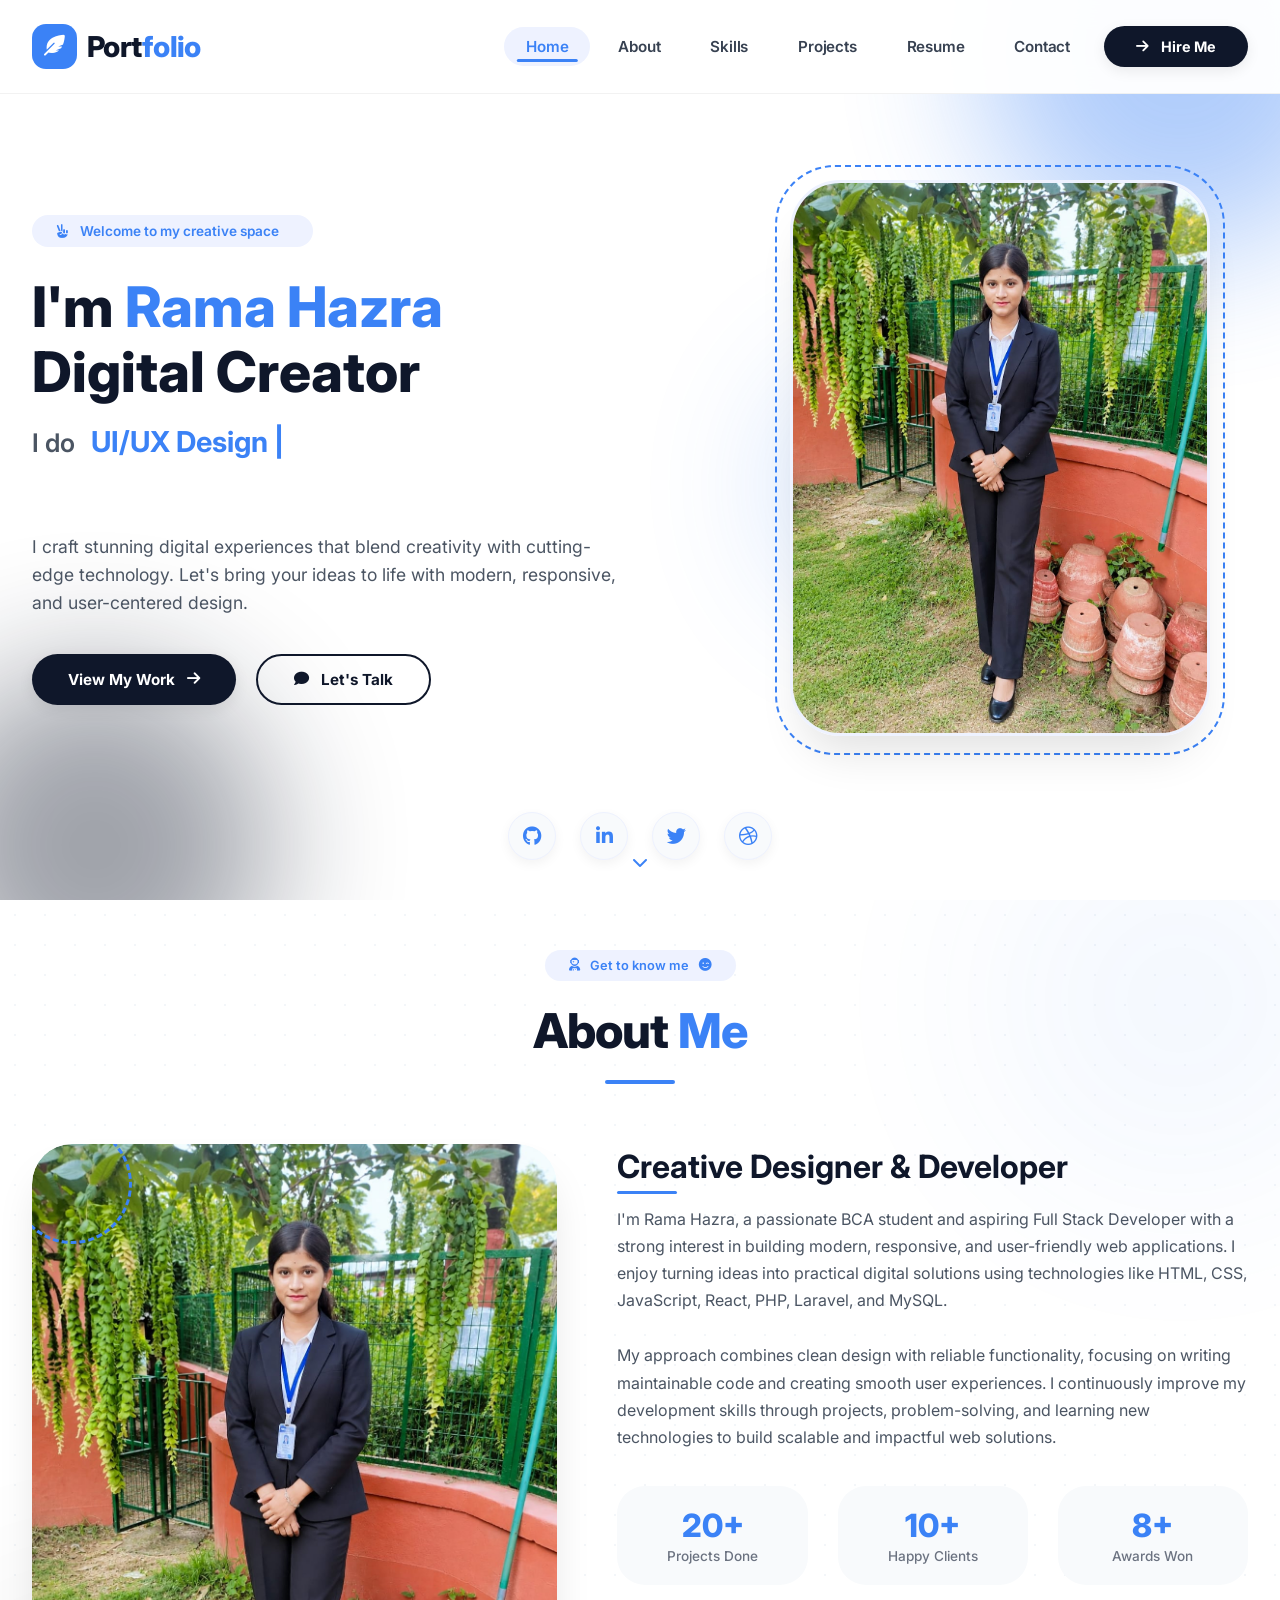
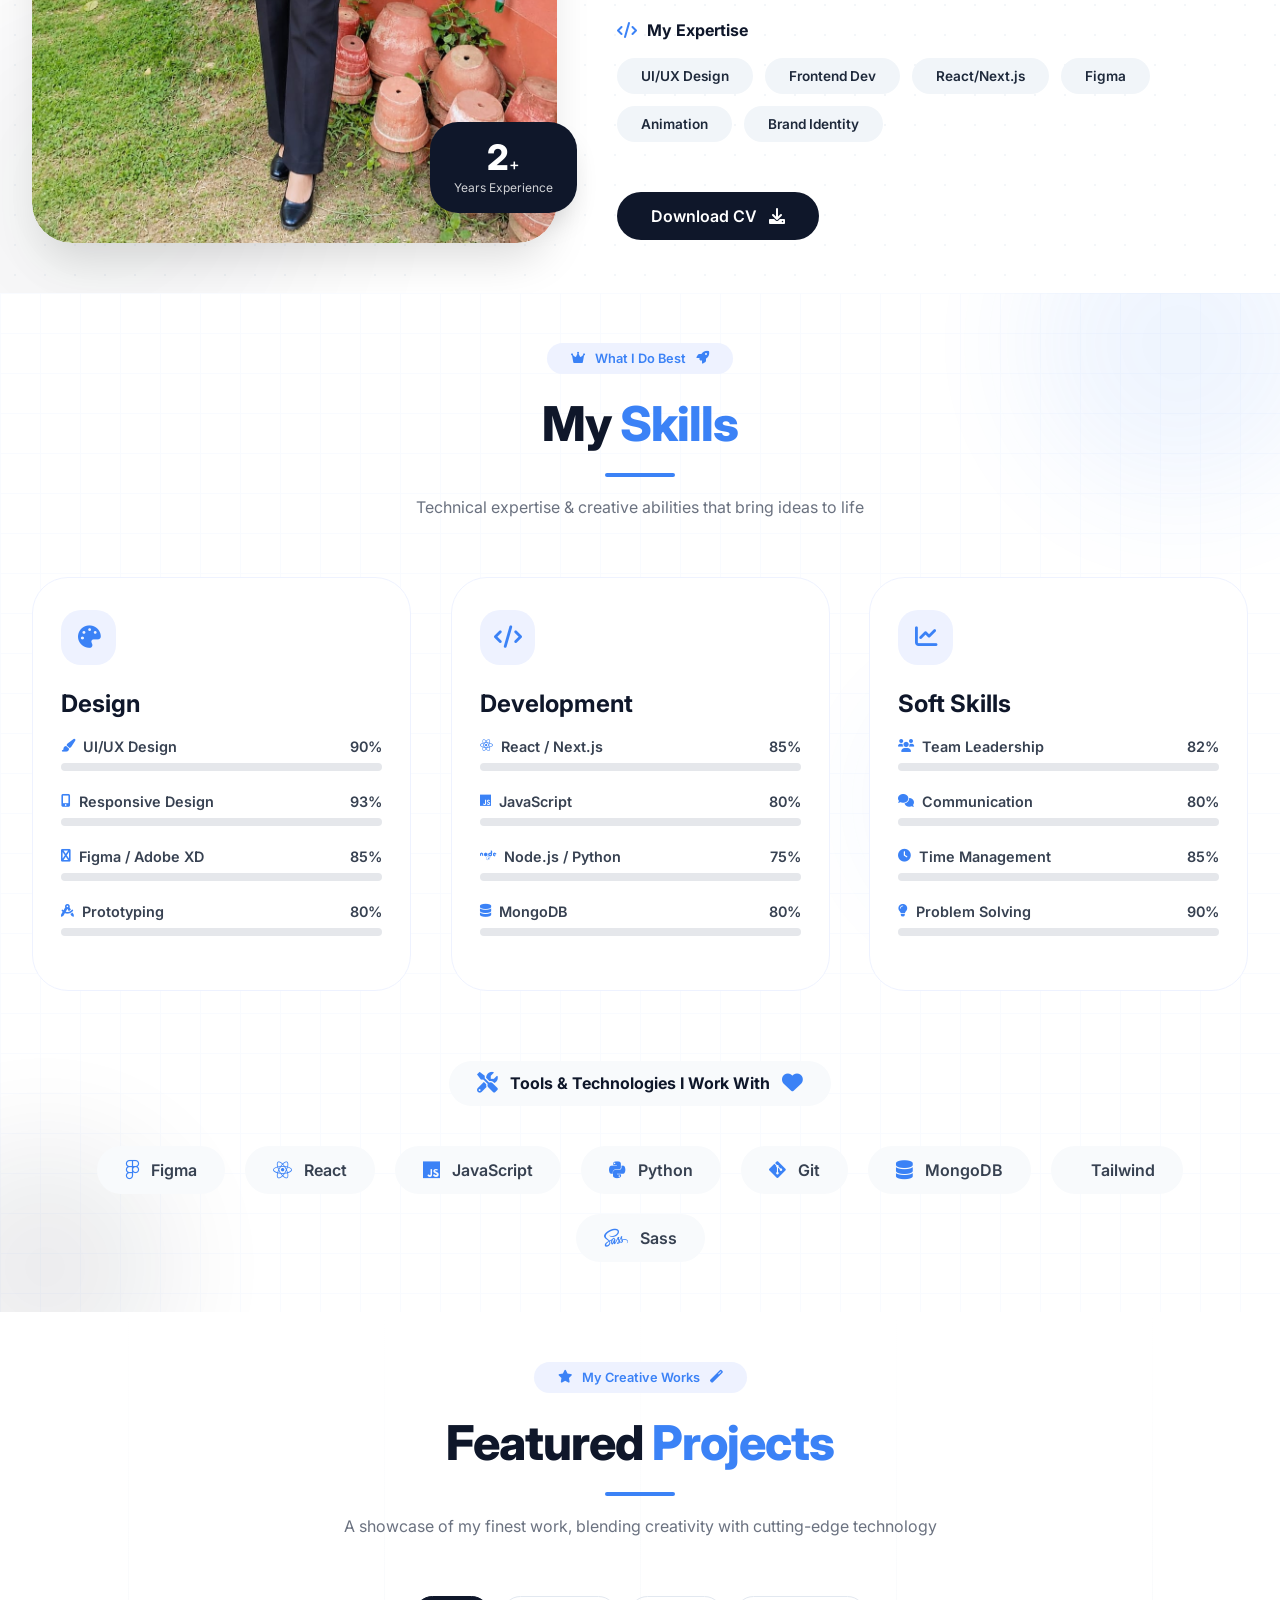
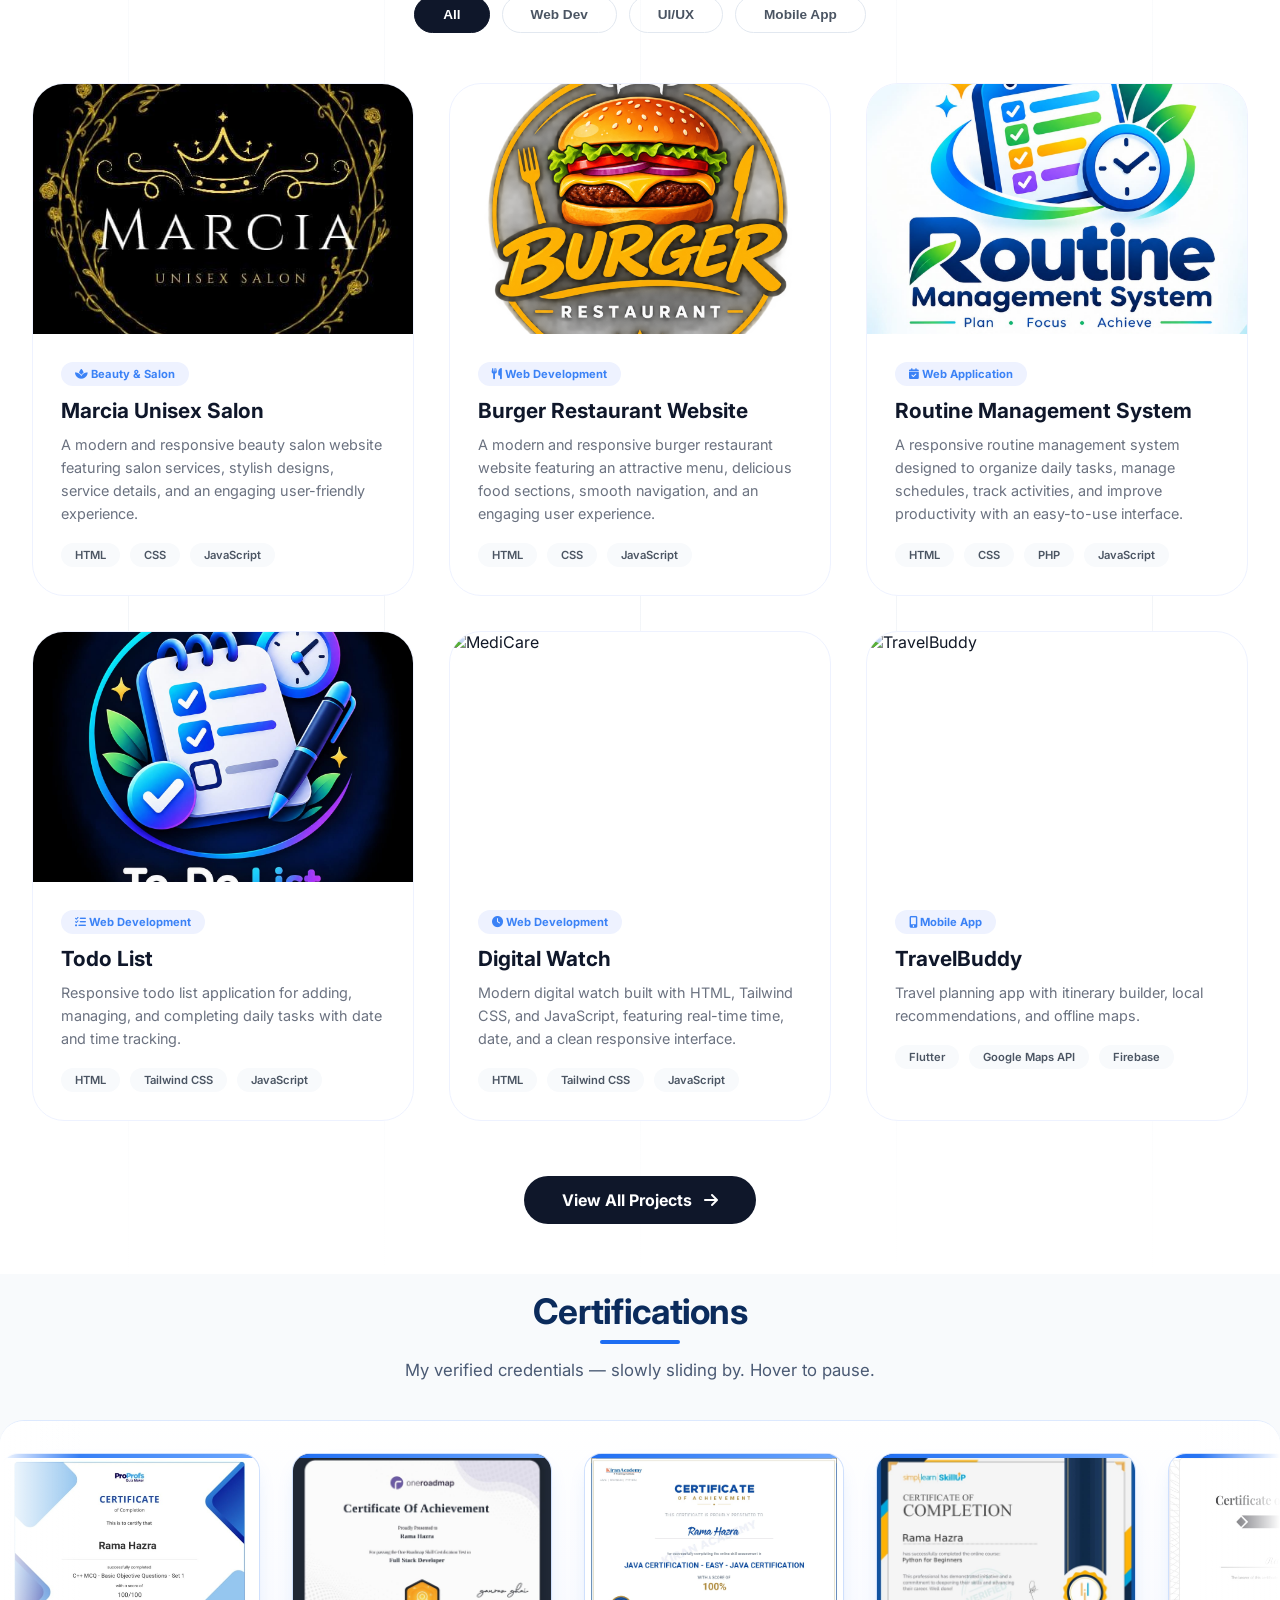
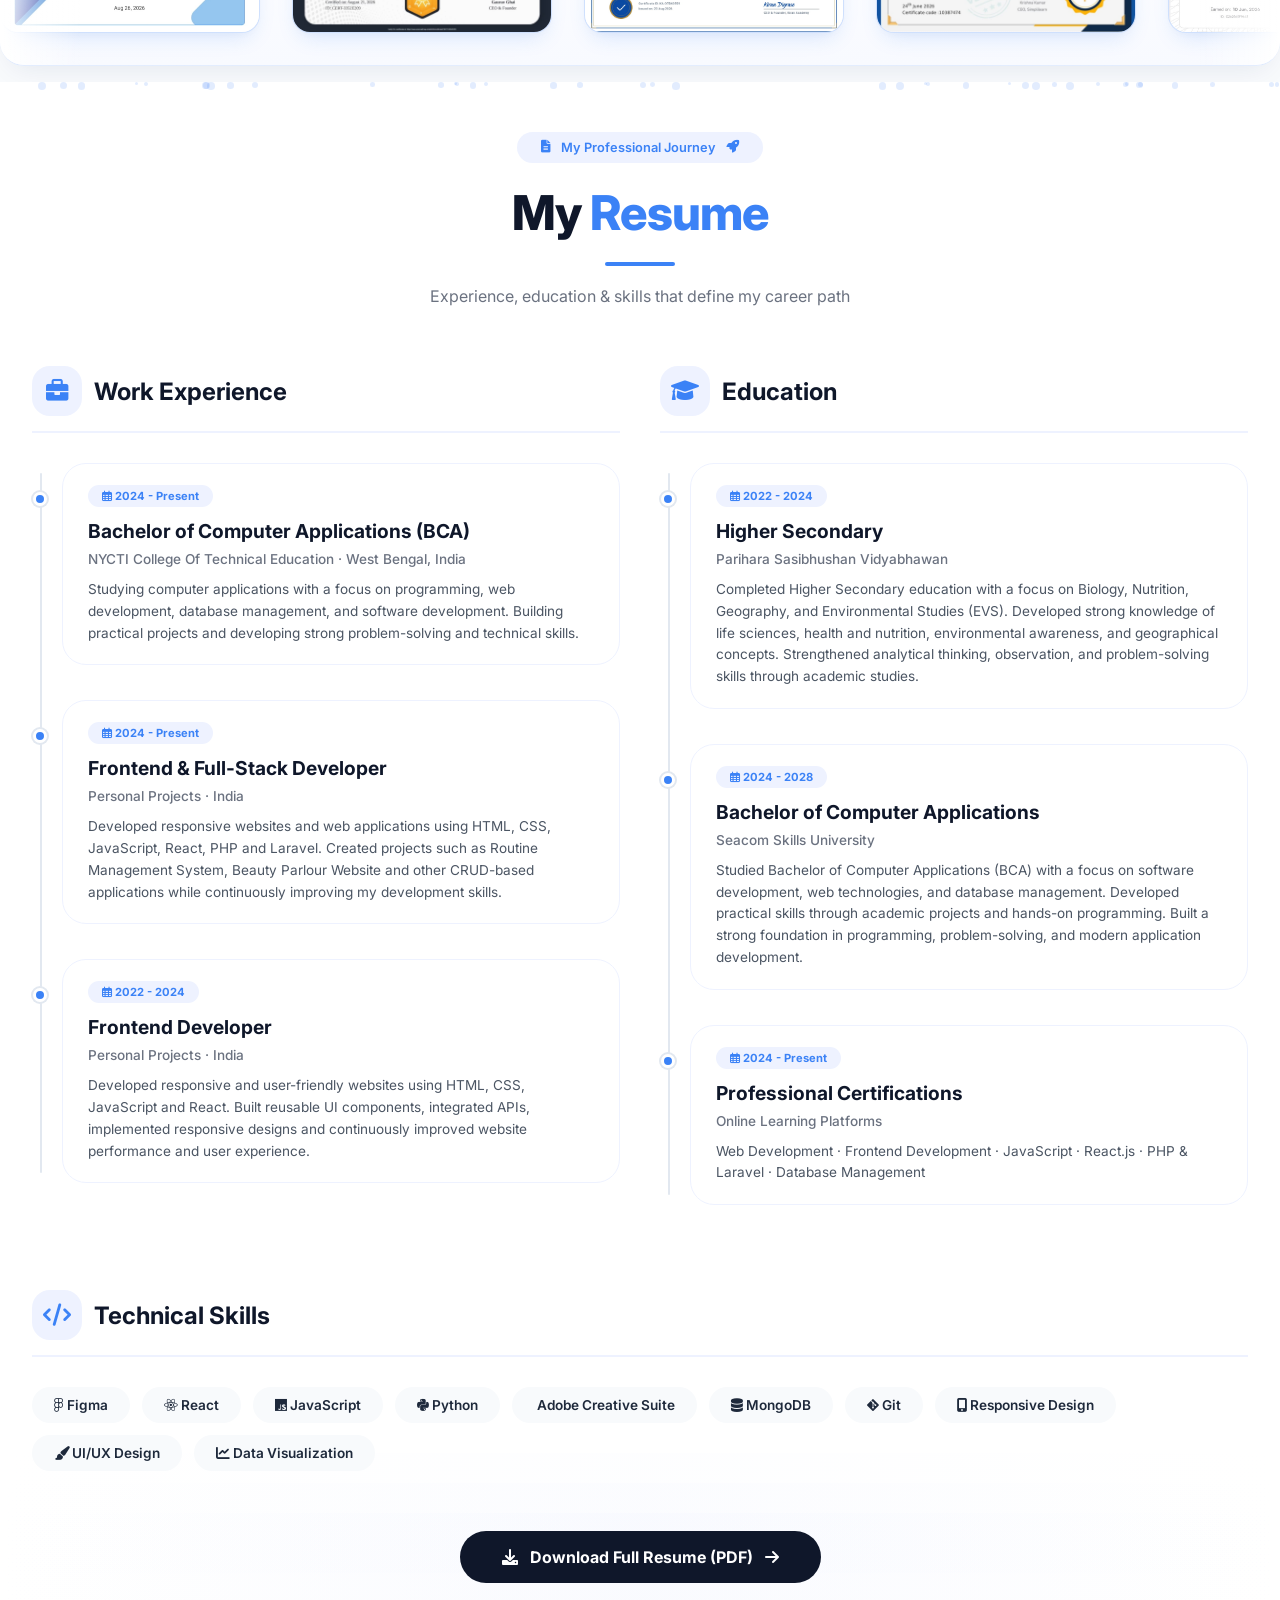
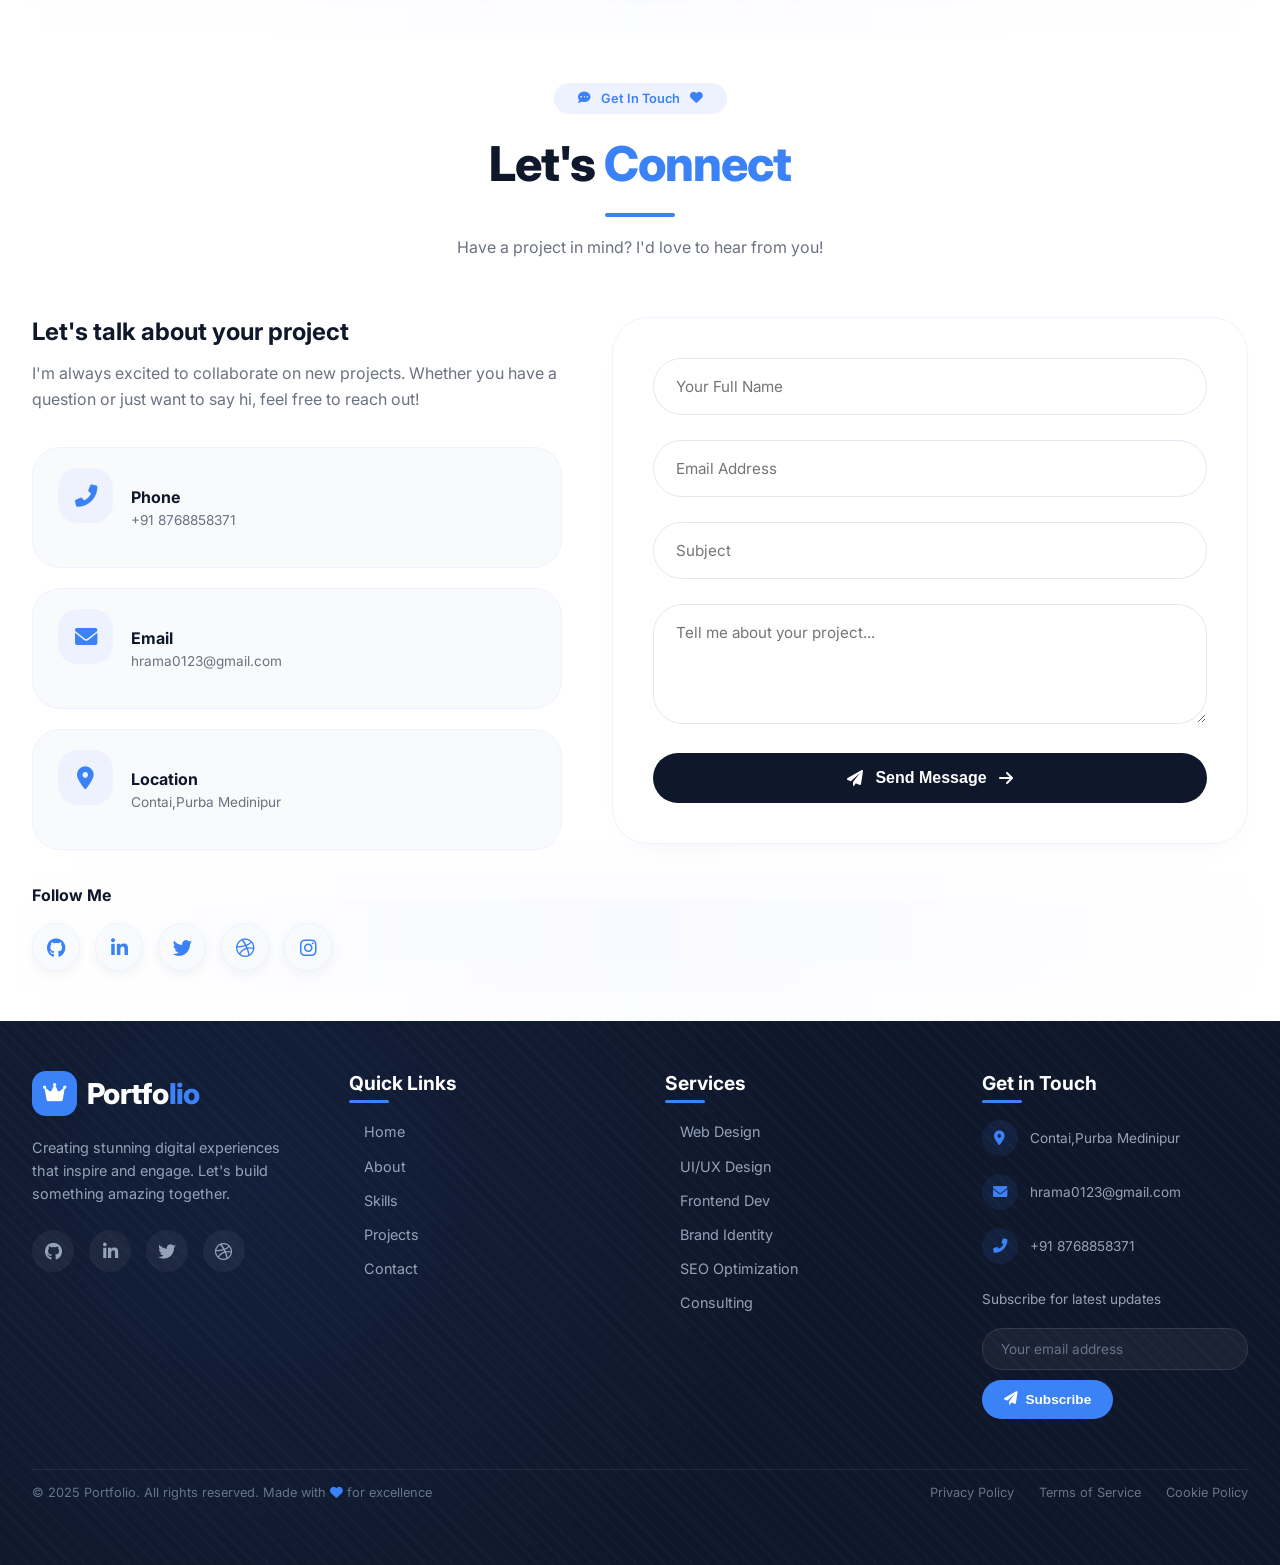
==== index.html @ 869ae228 "Initial project upload" ====
<!doctype html>
<html lang="en">
  <head>
    <meta charset="UTF-8" />
    <meta
      name="viewport"
      content="width=device-width, initial-scale=1.0, viewport-fit=cover"
    />
    <title>Rama Hazra | Full-Stack Developer Portfolio</title>

    <link
      href="https://fonts.googleapis.com/css2?family=Inter:opsz,wght@14..32,300;14..32,400;14..32,500;14..32,600;14..32,700;14..32,800&display=swap"
      rel="stylesheet"
    />
    <link
      rel="stylesheet"
      href="https://cdnjs.cloudflare.com/ajax/libs/font-awesome/6.0.0-beta3/css/all.min.css"
    />
    <link rel="stylesheet" href="style.css" />
  </head>
  <body>
    <!-- ========= PREMIUM ANIMATED HEADER ========= -->
    <header class="site-header" id="siteHeader">
      <div class="container header-inner">
        <!-- Logo with animation -->
        <a href="#" class="logo">
          <div class="logo-icon">
            <i class="fas fa-feather-alt"></i>
          </div>
          <div class="logo-text">Port<span>folio</span></div>
        </a>

        <!-- Navigation Menu -->
        <div class="nav-menu" id="navMenu">
          <ul class="nav-links">
            <li><a href="#home" class="nav-link active">Home</a></li>
            <li><a href="#about" class="nav-link">About</a></li>
            <li><a href="#skills" class="nav-link">Skills</a></li>
            <li><a href="#projects" class="nav-link">Projects</a></li>
            <li><a href="#resume" class="nav-link">Resume</a></li>

            <li><a href="#contact" class="nav-link">Contact</a></li>
          </ul>
          <!-- CTA Button with animation -->
          <a href="#contact" class="cta-button">
            <i class="fas fa-arrow-right"></i> Hire Me
          </a>
        </div>

        <!-- Mobile Toggle Button -->
        <button class="mobile-toggle" id="mobileToggle" aria-label="Menu">
          <i class="fas fa-bars"></i>
        </button>
      </div>
    </header>

    <!-- Mobile Menu Overlay -->
    <div class="menu-overlay" id="menuOverlay"></div>

    <!-- ========= ANIMATED BANNER SECTION WITH TYPING ========= -->
    <section class="banner" id="home">
      <!-- Animated Background Shapes -->
      <div class="bg-shape shape-1"></div>
      <div class="bg-shape shape-2"></div>
      <div class="bg-shape shape-3"></div>

      <div class="container">
        <div class="banner-content">
          <!-- Left Side - Text Content -->
          <div class="banner-text">
            <div class="greeting-badge">
              <i class="fas fa-hand-peace"></i>
              <span>Welcome to my creative space</span>
              <i class="fas fa-sparkle"></i>
            </div>

            <h1>
              I'm <span class="name-highlight">Rama Hazra</span><br />
              Digital Creator
            </h1>

            <!-- Typing Animation Container -->
            <div class="typing-container">
              <span class="typing-label">I do</span>
              <span class="typing-text" id="typedText"></span>
              <span class="typed-cursor">|</span>
            </div>

            <p>
              I craft stunning digital experiences that blend creativity with
              cutting-edge technology. Let's bring your ideas to life with
              modern, responsive, and user-centered design.
            </p>

            <div class="button-group">
              <a href="#" class="btn btn-primary">
                View My Work <i class="fas fa-arrow-right"></i>
              </a>
              <a href="#contact" class="btn btn-outline">
                <i class="fas fa-comment"></i> Let's Talk
              </a>
            </div>
          </div>

          <!-- Right Side - Animated Image -->
          <div class="banner-image">
            <div class="image-wrapper">
              <div class="ring-decoration"></div>
              <img
                class="profile-img"
                src="img/g.jpg"
                alt="Alex Morgan - Portfolio"
              />
            </div>
          </div>
        </div>
      </div>

      <!-- Floating Social Icons -->
      <div class="social-floating">
        <a href="https://github.com/ramahazra134" class="social-icon"
          ><i class="fab fa-github"></i
        ></a>
        <a
          href="https://www.linkedin.com/in/rama-hazra-8209723a1"
          class="social-icon"
          ><i class="fab fa-linkedin-in"></i
        ></a>
        <a href="#" class="social-icon"><i class="fab fa-twitter"></i></a>
        <a href="#" class="social-icon"><i class="fab fa-dribbble"></i></a>
      </div>

      <!-- Scroll Down Indicator -->
      <div
        class="scroll-down"
        onclick="
          document
            .getElementById('about')
            ?.scrollIntoView({ behavior: 'smooth' })
        "
      >
        <i class="fas fa-chevron-down"></i>
      </div>
    </section>

    <!-- ========= ANIMATED ABOUT SECTION ========= -->
    <section class="about-section" id="about">
      <!-- Background Animations -->
      <div class="about-bg-dots"></div>
      <div class="about-blur blur-1"></div>
      <div class="about-blur blur-2"></div>

      <div class="container">
        <!-- Section Header -->
        <div class="section-header">
          <div class="section-badge">
            <i class="fas fa-user-astronaut"></i>
            <span>Get to know me</span>
            <i class="fas fa-smile-wink"></i>
          </div>
          <h2>About <span>Me</span></h2>
          <div class="section-divider"></div>
        </div>

        <!-- About Content -->
        <div class="about-grid">
          <!-- Left Side - Image with Animations -->
          <div class="about-image-side">
            <div class="image-card">
              <div class="decor-ring"></div>
              <img src="img/g.jpg" alt="Profile Portrait" />
            </div>
            <div class="exp-badge">
              <div class="years">2<span>+</span></div>
              <p>Years Experience</p>
            </div>
          </div>

          <!-- Right Side - Content -->
          <div class="about-content-side">
            <h3 class="about-title">Creative Designer & Developer</h3>
            <p class="about-description">
              I'm Rama Hazra, a passionate BCA student and aspiring Full Stack
              Developer with a strong interest in building modern, responsive,
              and user-friendly web applications. I enjoy turning ideas into
              practical digital solutions using technologies like HTML, CSS,
              JavaScript, React, PHP, Laravel, and MySQL.
            </p>

            <p class="about-description">
              My approach combines clean design with reliable functionality,
              focusing on writing maintainable code and creating smooth user
              experiences. I continuously improve my development skills through
              projects, problem-solving, and learning new technologies to build
              scalable and impactful web solutions.
            </p>

            <!-- Animated Stats -->
            <div class="stats-row">
              <div class="stat-item">
                <span class="stat-number">20+</span>
                <span class="stat-label">Projects Done</span>
              </div>
              <div class="stat-item">
                <span class="stat-number">10+</span>
                <span class="stat-label">Happy Clients</span>
              </div>
              <div class="stat-item">
                <span class="stat-number">8+</span>
                <span class="stat-label">Awards Won</span>
              </div>
            </div>

            <!-- Skills Section -->
            <div class="skill-section" id="skills">
              <h4>
                <i class="fas fa-code" style="color: #3b82f6"></i>
                My Expertise
              </h4>
              <div class="skill-tags">
                <span class="skill-tag">UI/UX Design</span>
                <span class="skill-tag">Frontend Dev</span>
                <span class="skill-tag">React/Next.js</span>
                <span class="skill-tag">Figma</span>
                <span class="skill-tag">Animation</span>
                <span class="skill-tag">Brand Identity</span>
              </div>
            </div>

            <!-- CTA Button -->
            <a href="assets/Rama-Hazra(september-2026).pdf" class="about-btn">
              Download CV <i class="fas fa-download"></i>
            </a>
          </div>
        </div>
      </div>
    </section>
    <!-- ========= ANIMATED SKILLS SECTION ========= -->
    <section class="skills-section" id="skills">
      <!-- Background Animations -->
      <div class="skills-bg-pattern"></div>
      <div class="floating-orb orb-1"></div>
      <div class="floating-orb orb-2"></div>
      <div class="floating-orb orb-3"></div>

      <div class="container">
        <!-- Section Header -->
        <div class="section-header">
          <div class="section-badge">
            <i class="fas fa-crown"></i>
            <span>What I Do Best</span>
            <i class="fas fa-rocket"></i>
          </div>
          <h2>My <span>Skills</span></h2>
          <div class="section-divider"></div>
          <p class="section-subtitle">
            Technical expertise & creative abilities that bring ideas to life
          </p>
        </div>

        <!-- Skills Grid -->
        <div class="skills-grid">
          <!-- Design Skills Card -->
          <div class="skill-card">
            <div class="card-icon">
              <i class="fas fa-palette"></i>
            </div>
            <h3>Design</h3>
            <div class="skill-item">
              <div class="skill-info">
                <span class="skill-name"
                  ><i class="fas fa-paint-brush"></i> UI/UX Design</span
                >
                <span>90%</span>
              </div>
              <div class="progress-container">
                <div class="progress-fill" data-width="90"></div>
              </div>
            </div>
            <div class="skill-item">
              <div class="skill-info">
                <span class="skill-name"
                  ><i class="fas fa-mobile-alt"></i> Responsive Design</span
                >
                <span>93%</span>
              </div>
              <div class="progress-container">
                <div class="progress-fill" data-width="93"></div>
              </div>
            </div>
            <div class="skill-item">
              <div class="skill-info">
                <span class="skill-name"
                  ><i class="fas fa-figma"></i> Figma / Adobe XD</span
                >
                <span>85%</span>
              </div>
              <div class="progress-container">
                <div class="progress-fill" data-width="85"></div>
              </div>
            </div>
            <div class="skill-item">
              <div class="skill-info">
                <span class="skill-name"
                  ><i class="fas fa-drafting-compass"></i> Prototyping</span
                >
                <span>80%</span>
              </div>
              <div class="progress-container">
                <div class="progress-fill" data-width="80"></div>
              </div>
            </div>
          </div>

          <!-- Development Skills Card -->
          <div class="skill-card">
            <div class="card-icon">
              <i class="fas fa-code"></i>
            </div>
            <h3>Development</h3>
            <div class="skill-item">
              <div class="skill-info">
                <span class="skill-name"
                  ><i class="fab fa-react"></i> React / Next.js</span
                >
                <span>85%</span>
              </div>
              <div class="progress-container">
                <div class="progress-fill" data-width="85"></div>
              </div>
            </div>
            <div class="skill-item">
              <div class="skill-info">
                <span class="skill-name"
                  ><i class="fab fa-js"></i> JavaScript
                </span>
                <span>80%</span>
              </div>
              <div class="progress-container">
                <div class="progress-fill" data-width="80"></div>
              </div>
            </div>
            <div class="skill-item">
              <div class="skill-info">
                <span class="skill-name"
                  ><i class="fab fa-node"></i> Node.js / Python</span
                >
                <span>75%</span>
              </div>
              <div class="progress-container">
                <div class="progress-fill" data-width="75"></div>
              </div>
            </div>
            <div class="skill-item">
              <div class="skill-info">
                <span class="skill-name"
                  ><i class="fas fa-database"></i> MongoDB
                </span>
                <span>80%</span>
              </div>
              <div class="progress-container">
                <div class="progress-fill" data-width="80"></div>
              </div>
            </div>
          </div>

          <!-- Other Skills Card -->
          <div class="skill-card">
            <div class="card-icon">
              <i class="fas fa-chart-line"></i>
            </div>
            <h3>Soft Skills</h3>
            <div class="skill-item">
              <div class="skill-info">
                <span class="skill-name"
                  ><i class="fas fa-users"></i> Team Leadership</span
                >
                <span>82%</span>
              </div>
              <div class="progress-container">
                <div class="progress-fill" data-width="82"></div>
              </div>
            </div>
            <div class="skill-item">
              <div class="skill-info">
                <span class="skill-name"
                  ><i class="fas fa-comments"></i> Communication</span
                >
                <span>80%</span>
              </div>
              <div class="progress-container">
                <div class="progress-fill" data-width="80"></div>
              </div>
            </div>
            <div class="skill-item">
              <div class="skill-info">
                <span class="skill-name"
                  ><i class="fas fa-clock"></i> Time Management</span
                >
                <span>85%</span>
              </div>
              <div class="progress-container">
                <div class="progress-fill" data-width="85"></div>
              </div>
            </div>
            <div class="skill-item">
              <div class="skill-info">
                <span class="skill-name"
                  ><i class="fas fa-lightbulb"></i> Problem Solving</span
                >
                <span>90%</span>
              </div>
              <div class="progress-container">
                <div class="progress-fill" data-width="90"></div>
              </div>
            </div>
          </div>
        </div>

        <!-- Tools & Technologies -->
        <div class="tools-section">
          <div class="tools-title">
            <i class="fas fa-tools"></i>
            <span>Tools & Technologies I Work With</span>
            <i class="fas fa-heart"></i>
          </div>
          <div class="tools-grid">
            <div class="tool-item">
              <i class="fab fa-figma"></i><span>Figma</span>
            </div>
            <div class="tool-item">
              <i class="fab fa-react"></i><span>React</span>
            </div>
            <div class="tool-item">
              <i class="fab fa-js"></i><span>JavaScript</span>
            </div>
            <div class="tool-item">
              <i class="fab fa-python"></i><span>Python</span>
            </div>
            <div class="tool-item">
              <i class="fab fa-git-alt"></i><span>Git</span>
            </div>
            <div class="tool-item">
              <i class="fas fa-database"></i><span>MongoDB</span>
            </div>
            <div class="tool-item">
              <i class="fab fa-tailwind"></i><span>Tailwind</span>
            </div>
            <div class="tool-item">
              <i class="fab fa-sass"></i><span>Sass</span>
            </div>
          </div>
        </div>
      </div>
    </section>
    <section class="projects-section" id="projects">
      <!-- Animated Background Lines -->
      <div class="bg-lines">
        <div class="line"></div>
        <div class="line"></div>
        <div class="line"></div>
        <div class="line"></div>
        <div class="line"></div>
      </div>

      <!-- Floating Particles -->
      <div id="particles"></div>

      <div class="container">
        <!-- Section Header -->
        <div class="section-header">
          <div class="section-badge">
            <i class="fas fa-star"></i>
            <span>My Creative Works</span>
            <i class="fas fa-magic"></i>
          </div>
          <h2>Featured <span>Projects</span></h2>
          <div class="section-divider"></div>
          <p class="section-subtitle">
            A showcase of my finest work, blending creativity with cutting-edge
            technology
          </p>
        </div>

        <!-- Filter Buttons -->
        <div class="filter-buttons">
          <button class="filter-btn active" data-filter="all">All</button>
          <button class="filter-btn" data-filter="web">Web Dev</button>
          <button class="filter-btn" data-filter="design">UI/UX</button>
          <button class="filter-btn" data-filter="app">Mobile App</button>
        </div>

        <!-- Projects Grid -->
        <div class="projects-grid" id="projectsGrid">
          <!-- Project 1 - Web Dev -->
          <div class="project-card" data-category="web">
            <div class="project-img-container">
              <img
                class="project-img"
                src="img/logo.jpg"
                alt="Nexus Analytics"
              />

              <div class="project-overlay">
                <a
                  href="https://ramahazra134.github.io/beauty/"
                  class="overlay-link"
                  target="_blank"
                  rel="noopener noreferrer"
                >
                  <i class="fas fa-link"></i>
                </a>

                <a href="#" class="overlay-link">
                  <i class="fas fa-paint-brush"></i>
                </a>
              </div>
            </div>
            <div class="project-info">
              <span class="project-category">
                <i class="fas fa-spa"></i> Beauty & Salon
              </span>
              <h3>Marcia Unisex Salon</h3>
              <p>
                A modern and responsive beauty salon website featuring salon
                services, stylish designs, service details, and an engaging
                user-friendly experience.
              </p>
              <div class="tech-tags">
                <span class="tech-tag">HTML</span>
                <span class="tech-tag">CSS</span>
                <span class="tech-tag">JavaScript</span>
              </div>
            </div>
          </div>
          <div class="project-card" data-category="design">
            <div class="project-img-container">
              <img
                class="project-img"
                src="img/b_logo.jpg"
                alt="Flow Banking"
              />
              <div class="project-overlay">
                <a
                  href="https://ramahazra134.github.io/resturant/"
                  class="overlay-link"
                  target="_blank"
                  rel="noopener noreferrer"
                >
                  <i class="fas fa-link"></i>
                </a>
                <a href="#" class="overlay-link">
                  <i class="fas fa-paint-brush"></i>
                </a>
              </div>
            </div>
            <div class="project-info">
              <span class="project-category">
                <i class="fas fa-utensils"></i> Web Development
              </span>
              <h3>Burger Restaurant Website</h3>
              <p>
                A modern and responsive burger restaurant website featuring an
                attractive menu, delicious food sections, smooth navigation, and
                an engaging user experience.
              </p>
              <div class="tech-tags">
                <span class="tech-tag">HTML</span>
                <span class="tech-tag">CSS</span>
                <span class="tech-tag">JavaScript</span>
              </div>
            </div>
          </div>
          <!-- Project 3 - Mobile App -->
          <div class="project-card" data-category="app">
            <div class="project-img-container">
              <img class="project-img" src="img/routine.jpg" alt="FitTrack" />
              <div class="project-overlay">
                <a
                  href="https://routine.ramahazra.online"
                  class="overlay-link"
                  target="_blank"
                  rel="noopener noreferrer"
                >
                  <i class="fas fa-link"></i>
                </a>
                <a href="#" class="overlay-link"
                  ><i class="fas fa-mobile-alt"></i
                ></a>
              </div>
            </div>
            <div class="project-info">
              <span class="project-category">
                <i class="fas fa-calendar-check"></i> Web Application
              </span>
              <h3>Routine Management System</h3>
              <p>
                A responsive routine management system designed to organize
                daily tasks, manage schedules, track activities, and improve
                productivity with an easy-to-use interface.
              </p>
              <div class="tech-tags">
                <span class="tech-tag">HTML</span>
                <span class="tech-tag">CSS</span>
                <span class="tech-tag">PHP</span>
                <span class="tech-tag">JavaScript</span>
              </div>
            </div>
          </div>
          <div class="project-card" data-category="web">
            <div class="project-img-container">
              <img
                class="project-img"
                src="img/todo_logo.jpg"
                alt="Todo List"
              />
              <div class="project-overlay">
                <a
                  href="https://ramahazra134.github.io/todo_list/"
                  class="overlay-link"
                  target="_blank"
                  rel="noopener noreferrer"
                >
                  <i class="fas fa-link"></i>
                </a>
                <a href="#" class="overlay-link"
                  ><i class="fas fa-mobile-alt"></i
                ></a>
              </div>
            </div>
            <div class="project-info">
              <span class="project-category">
                <i class="fas fa-list-check"></i> Web Development
              </span>
              <h3>Todo List</h3>
              <p>
                Responsive todo list application for adding, managing, and
                completing daily tasks with date and time tracking.
              </p>
              <div class="tech-tags">
                <span class="tech-tag">HTML</span>
                <span class="tech-tag">Tailwind CSS</span>
                <span class="tech-tag">JavaScript</span>
              </div>
            </div>
          </div>
          <!-- Project 5 - UI/UX -->
          <div class="project-card" data-category="design">
            <div class="project-img-container">
              <img
                class="project-img"
                src="https://placehold.co/600x400/f1f5f9/3b82f6?text=MediCare"
                alt="MediCare"
              />
              <div class="project-overlay">
                <a
                  href="https://ramahazra134.github.io/digital_watch/"
                  class="overlay-link"
                  target="_blank"
                  rel="noopener noreferrer">
                  <i class="fas fa-link"></i>
                </a>
                <a href="#" class="overlay-link"
                  ><i class="fas fa-mobile-alt"></i
                ></a>
              </div>
            </div>
            <div class="project-info">
              <span class="project-category">
                <i class="fas fa-clock"></i> Web Development
              </span>
               <h3>Digital Watch</h3>
              <p>
                Modern digital watch built with HTML, Tailwind CSS, and
                JavaScript, featuring real-time time, date, and a clean
                responsive interface.
              </p>
              <div class="tech-tags">
                <span class="tech-tag">HTML</span>
                <span class="tech-tag">Tailwind CSS</span>
                <span class="tech-tag">JavaScript</span>
              </div>
            </div>
          </div>

          <!-- Project 6 - Mobile App -->
          <div class="project-card" data-category="app">
            <div class="project-img-container">
              <img
                class="project-img"
                src="https://placehold.co/600x400/eef2ff/3b82f6?text=TravelBuddy"
                alt="TravelBuddy"
              />
              <div class="project-overlay">
                <a href="#" class="overlay-link"><i class="fas fa-link"></i></a>
                <a href="#" class="overlay-link"
                  ><i class="fas fa-mobile-alt"></i
                ></a>
              </div>
            </div>
            <div class="project-info">
              <span class="project-category"
                ><i class="fas fa-mobile-alt"></i> Mobile App</span>
              <h3>TravelBuddy</h3>
              <p>
                Travel planning app with itinerary builder, local
                recommendations, and offline maps.
              </p>
              <div class="tech-tags">
                <span class="tech-tag">Flutter</span>
                <span class="tech-tag">Google Maps API</span>
                <span class="tech-tag">Firebase</span>
              </div>
            </div>
          </div>
        </div>
        <!-- View All Button -->
        <div class="view-all">
          <a href="#" class="view-all-btn">
            View All Projects <i class="fas fa-arrow-right"></i>
          </a>
        </div>
      </div>
    </section>
    <section class="portfolio-cert-section">
      <div class="portfolio-cert-header">
        <h2>Certifications</h2>
        <p>My verified credentials — slowly sliding by. Hover to pause.</p>
      </div>
      <div class="portfolio-cert-marquee">
        <div class="portfolio-cert-track">
          <!-- FIRST SET -->
          <div class="portfolio-cert-card">
            <img
              src="img/cert1.jpg"
              alt="AWS Certified Solutions Architect certificate"
            />
          </div>

          <div class="portfolio-cert-card">
            <img
              src="img/cert2.jpg"
              alt="Meta Front-End Developer certificate"
            />
          </div>

          <div class="portfolio-cert-card">
            <img src="img/cert3.jpg" alt="Google Data Analytics certificate" />
          </div>

          <div class="portfolio-cert-card">
            <img
              src="img/cert4.jpg"
              alt="Certified Ethical Hacker certificate"
            />
          </div>
          <div class="portfolio-cert-card">
            <img
              src="img/cert5.jpg"
              alt="Microsoft Azure Fundamentals certificate"
            />
          </div>
          <div class="portfolio-cert-card">
            <img src="img/cert6.jpg" alt="TensorFlow Developer certificate" />
          </div>
          <!-- SECOND SET -->
          <div class="portfolio-cert-card">
            <img
              src="img/cert7.jpg"
              alt="AWS Certified Solutions Architect certificate"
            />
          </div>
          <div class="portfolio-cert-card">
            <img
              src="img/cert8.jpg"
              alt="Meta Front-End Developer certificate"
            />
          </div>
        </div>
      </div>
    </section>
    <!-- ========= ANIMATED RESUME SECTION ========= -->
    <section class="resume-section" id="resume">
      <!-- Background Waves -->
      <div class="bg-waves">
        <div class="wave"></div>
        <div class="wave"></div>
        <div class="wave"></div>
      </div>
      <!-- Floating Dots -->
      <div class="floating-dots" id="floatingDots"></div>
      <div class="container">
        <!-- Section Header -->
        <div class="section-header">
          <div class="section-badge">
            <i class="fas fa-file-alt"></i>
            <span>My Professional Journey</span>
            <i class="fas fa-rocket"></i>
          </div>
          <h2>My <span>Resume</span></h2>
          <div class="section-divider"></div>
          <p class="section-subtitle">
            Experience, education & skills that define my career path
          </p>
        </div>
        <!-- Resume Grid -->
        <div class="resume-grid">
          <!-- Left Column - Experience -->
          <div class="resume-column">
            <div class="column-title">
              <div class="title-icon">
                <i class="fas fa-briefcase"></i>
              </div>
              <h3>Work Experience</h3>
            </div>
            <div class="timeline">
              <div class="timeline-item">
                <div class="timeline-dot"></div>
                <span class="item-date"
                  ><i class="far fa-calendar-alt"></i> 2024 - Present</span>
                <h4>Bachelor of Computer Applications (BCA)</h4>
                <div class="subtitle">
                  NYCTI College Of Technical Education · West Bengal, India
                </div>
                <p>
                  Studying computer applications with a focus on programming,
                  web development, database management, and software
                  development. Building practical projects and developing strong
                  problem-solving and technical skills.
                </p>
              </div>
              <div class="timeline-item">
                <div class="timeline-dot"></div>

                <span class="item-date">
                  <i class="far fa-calendar-alt"></i> 2024 - Present
                </span>
                <h4>Frontend & Full-Stack Developer</h4>

                <div class="subtitle">Personal Projects · India</div>
                <p>
                  Developed responsive websites and web applications using HTML,
                  CSS, JavaScript, React, PHP and Laravel. Created projects such
                  as Routine Management System, Beauty Parlour Website and other
                  CRUD-based applications while continuously improving my
                  development skills.
                </p>
              </div>

              <div class="timeline-item">
                <div class="timeline-dot"></div>

                <span class="item-date">
                  <i class="far fa-calendar-alt"></i> 2022 - 2024
                </span>

                <h4>Frontend Developer</h4>

                <div class="subtitle">Personal Projects · India</div>

                <p>
                  Developed responsive and user-friendly websites using HTML,
                  CSS, JavaScript and React. Built reusable UI components,
                  integrated APIs, implemented responsive designs and
                  continuously improved website performance and user experience.
                </p>
              </div>
            </div>
          </div>
       
          <div class="resume-column">
            <div class="column-title">
              <div class="title-icon">
                <i class="fas fa-graduation-cap"></i>
              </div>
              <h3>Education</h3>
            </div>
            <div class="timeline">
              <div class="timeline-item">
                <div class="timeline-dot"></div>
                <span class="item-date"><i class="far fa-calendar-alt"></i> 2022 - 2024</span>
                <h4>Higher Secondary</h4>
                <div class="subtitle">Parihara Sasibhushan Vidyabhawan</div>
                <p>
                  Completed Higher Secondary education with a focus on Biology,
                  Nutrition, Geography, and Environmental Studies (EVS).
                  Developed strong knowledge of life sciences, health and
                  nutrition, environmental awareness, and geographical concepts.
                  Strengthened analytical thinking, observation, and
                  problem-solving skills through academic studies.
                </p>
              </div>
              <div class="timeline-item">
                <div class="timeline-dot"></div>
                <span class="item-date"><i class="far fa-calendar-alt"></i> 2024 - 2028</span>
                <h4>Bachelor of Computer Applications</h4>
                <div class="subtitle">Seacom Skills University</div>
                <p>
                  Studied Bachelor of Computer Applications (BCA) with a focus
                  on software development, web technologies, and database
                  management. Developed practical skills through academic
                  projects and hands-on programming. Built a strong foundation
                  in programming, problem-solving, and modern application
                  development.
                </p>
              </div>
              <div class="timeline-item">
                <div class="timeline-dot"></div>

                <span class="item-date">
                  <i class="far fa-calendar-alt"></i> 2024 - Present
                </span>

                <h4>Professional Certifications</h4>

                <div class="subtitle">Online Learning Platforms</div>

                <p>
                  Web Development · Frontend Development · JavaScript · React.js
                  · PHP & Laravel · Database Management
                </p>
              </div>
            </div>
          </div>
        </div>
        <!-- Skills Section -->
        <div class="column-title" style="margin-top: 50px; margin-bottom: 30px">
          <div class="title-icon">
            <i class="fas fa-code"></i>
          </div>
          <h3>Technical Skills</h3>
        </div>
        <div class="skills-container">
          <span class="skill-badge"><i class="fab fa-figma"></i> Figma</span>
          <span class="skill-badge"><i class="fab fa-react"></i> React</span>
          <span class="skill-badge"><i class="fab fa-js"></i> JavaScript</span>
          <span class="skill-badge"><i class="fab fa-python"></i> Python</span>
          <span class="skill-badge"><i class="fab fa-adobe"></i> Adobe Creative Suite</span>
          <span class="skill-badge"><i class="fas fa-database"></i> MongoDB</span>
          <span class="skill-badge"><i class="fab fa-git-alt"></i> Git</span>
          <span class="skill-badge"><i class="fas fa-mobile-alt"></i> Responsive Design</span>
          <span class="skill-badge"><i class="fas fa-paint-brush"></i> UI/UX Design</span>
          <span class="skill-badge"><i class="fas fa-chart-line"></i> Data Visualization</span>
        </div>
        <!-- Download CV Button -->
        <div class="download-cv">
          <a href="assets/Rama-Hazra(september-2026).pdf" class="download-btn">
            <i class="fas fa-download"></i> Download Full Resume (PDF)
            <i class="fas fa-arrow-right"></i>
          </a>
        </div>
      </div>
    </section>
    <!-- ===== ANIMATED CONTACT SECTION ===== -->
    <section class="contact-section" id="contact">
      <!-- Background Waves -->
      <div class="bg-waves">
        <div class="wave"></div>
        <div class="wave"></div>
        <div class="wave"></div>
      </div>

      <!-- Floating Particles -->
      <div class="floating-particles" id="floatingParticles"></div>

      <div class="container">
        <!-- Section Header -->
        <div class="section-header">
          <div class="section-badge">
            <i class="fas fa-comment-dots"></i>
            <span>Get In Touch</span>
            <i class="fas fa-heart"></i>
          </div>
          <h2>Let's <span>Connect</span></h2>
          <div class="section-divider"></div>
          <p class="section-subtitle">
            Have a project in mind? I'd love to hear from you!
          </p>
        </div>

        <!-- Contact Grid -->
        <div class="contact-grid">
          <!-- Left Side - Contact Info -->
          <div class="contact-info-side">
            <h3 class="info-title">Let's talk about your project</h3>
            <p class="info-description">
              I'm always excited to collaborate on new projects. Whether you
              have a question or just want to say hi, feel free to reach out!
            </p>

            <!-- Contact Cards -->
            <div class="contact-card">
              <div class="card-icon"><i class="fas fa-phone-alt"></i></div>
              <div class="card-content">
                <h4>Phone</h4>
                <p>+91 8768858371</p>
              </div>
            </div>

            <div class="contact-card">
              <div class="card-icon"><i class="fas fa-envelope"></i></div>
              <div class="card-content">
                <h4>Email</h4>
                <p>hrama0123@gmail.com</p>
              </div>
            </div>

            <div class="contact-card">
              <div class="card-icon"><i class="fas fa-map-marker-alt"></i></div>
              <div class="card-content">
                <h4>Location</h4>
                <p>Contai,Purba Medinipur</p>
              </div>
            </div>

            <!-- Social Links -->
            <div class="social-links-section">
              <h4>Follow Me</h4>
              <div class="social-icons">
                <a href="#" class="social-icon"
                  ><i class="fab fa-github"></i
                ></a>
                <a href="#" class="social-icon"
                  ><i class="fab fa-linkedin-in"></i
                ></a>
                <a href="#" class="social-icon"
                  ><i class="fab fa-twitter"></i
                ></a>
                <a href="#" class="social-icon"
                  ><i class="fab fa-dribbble"></i
                ></a>
                <a href="#" class="social-icon"
                  ><i class="fab fa-instagram"></i
                ></a>
              </div>
            </div>
          </div>

          <!-- Right Side - Contact Form -->
          <div class="contact-form-side">
            <div class="form-card">
              <form id="contactForm" action="#" method="post">
                <div class="form-group">
                  <input
                    type="text"
                    id="name"
                    name="name"
                    placeholder="Your Full Name"
                    required/>
                </div>
                <div class="form-group">
                  <input
                    type="email"
                    id="email"
                    name="email"
                    placeholder="Email Address"
                    required/>
                </div>
                <div class="form-group">
                  <input
                    type="text"
                    id="subject"
                    name="subject"
                    placeholder="Subject"
                  />
                </div>
                <div class="form-group">
                  <textarea
                    id="message"
                    name="message"
                    placeholder="Tell me about your project..."
                    required
                  ></textarea>
                </div>
                <button type="submit" class="submit-btn">
                  <i class="fas fa-paper-plane"></i> Send Message
                  <i class="fas fa-arrow-right"></i>
                </button>
                <div
                  id="formMessage"
                  class="form-message"
                  style="display: none"
                ></div>
              </form>
            </div>
          </div>
        </div>
      </div>
    </section>

    <!-- ========= BOTTOM FOOTER SECTION ========= -->
    <footer class="bottom-footer">
      <!-- Background Pattern -->
      <div class="footer-bg"></div>

      <!-- Floating Particles -->
      <div class="footer-particles" id="footerParticles"></div>

      <div class="container">
        <div class="footer-main">
          <!-- Footer Grid -->
          <div class="footer-grid">
            <!-- Brand Column -->
            <div class="footer-brand">
              <a href="#" class="footer-logo">
                <div class="logo-icon">
                  <i class="fas fa-crown"></i>
                </div>
                <div class="footer-l-text">Portfo<span>lio</span></div>
              </a>
              <p class="brand-description">
                Creating stunning digital experiences that inspire and engage.
                Let's build something amazing together.
              </p>
              <div class="social-links">
                <a href="https://github.com/ramahazra134" class="social-link"
                  ><i class="fab fa-github"></i
                ></a>
                <a
                  href="https://www.linkedin.com/in/rama-hazra-8209723a1"
                  class="social-link"
                  ><i class="fab fa-linkedin-in"></i
                ></a>
                <a href="#" class="social-link"
                  ><i class="fab fa-twitter"></i
                ></a>
                <a href="#" class="social-link"
                  ><i class="fab fa-dribbble"></i
                ></a>
              </div>
            </div>
            <div class="footer-column">
              <h3 class="footer-title">Quick Links</h3>
              <ul class="footer-links">
                <li>
                  <a href="#home"><i class="fas fa-chevron-right"></i> Home</a>
                </li>
                <li>
                  <a href="#about"><i class="fas fa-chevron-right"></i> About</a>
                </li>
                <li>
                  <a href="#skills"
                    ><i class="fas fa-chevron-right"></i> Skills</a>
                </li>
                <li>
                  <a href="#projects"
                    ><i class="fas fa-chevron-right"></i> Projects</a>
                </li>
                <li>
                  <a href="#contact"><i class="fas fa-chevron-right"></i> Contact</a>
                </li>
              </ul>
            </div>
            <div class="footer-column">
              <h3 class="footer-title">Services</h3>
              <ul class="footer-links">
                <li>
                  <a href="#"
                    ><i class="fas fa-chevron-right"></i> Web Design</a
                  >
                </li>
                <li>
                  <a href="#"
                    ><i class="fas fa-chevron-right"></i> UI/UX Design</a
                  >
                </li>
                <li>
                  <a href="#"
                    ><i class="fas fa-chevron-right"></i> Frontend Dev</a
                  >
                </li>
                <li>
                  <a href="#"
                    ><i class="fas fa-chevron-right"></i> Brand Identity</a
                  >
                </li>
                <li>
                  <a href="#"
                    ><i class="fas fa-chevron-right"></i> SEO Optimization</a
                  >
                </li>
                <li>
                  <a href="#"
                    ><i class="fas fa-chevron-right"></i> Consulting</a
                  >
                </li>
              </ul>
            </div>
            <div class="footer-column">
              <h3 class="footer-title">Get in Touch</h3>
              <div class="contact-item">
                <div class="contact-icon">
                  <i class="fas fa-map-marker-alt"></i>
                </div>
                <span class="contact-text">Contai,Purba Medinipur</span>
              </div>
              <div class="contact-item">
                <div class="contact-icon"><i class="fas fa-envelope"></i></div>
                <span class="contact-text">hrama0123@gmail.com</span>
              </div>
              <div class="contact-item">
                <div class="contact-icon"><i class="fas fa-phone-alt"></i></div>
                <span class="contact-text">+91 8768858371</span>
              </div>
              <div style="margin-top: 25px">
                <p class="newsletter-text">Subscribe for latest updates</p>
                <form class="newsletter-form" id="newsletterForm">
                  <input
                    type="email"
                    class="newsletter-input"
                    placeholder="Your email address"
                    required/>
                  <button type="submit" class="newsletter-btn">
                    <i class="fas fa-paper-plane"></i> Subscribe
                  </button>
                </form>
              </div>
            </div>
          </div>
           <div class="footer-bottom">
            <div class="copyright">
              &copy; 2025 <a href="#">Portfolio</a>. All rights reserved. Made
              with <i class="fas fa-heart" style="color: #3b82f6"></i> for
              excellence
            </div>
            <div class="footer-bottom-links">
              <a href="#">Privacy Policy</a>
              <a href="#">Terms of Service</a>
              <a href="#">Cookie Policy</a>
            </div>
          </div>
        </div>
      </div>
    </footer>
    <script src="https://cdn.jsdelivr.net/npm/swiper@11/swiper-bundle.min.js"></script>
    <script src="script.js"></script>
  </body>
</html>
---- style.css ----
* {
            margin: 0;
            padding: 0;
            box-sizing: border-box;
        }

        body {
            font-family: 'Inter', sans-serif;
            background: #ffffff;
            color: #111827;
            overflow-x: hidden;
        }

        /* ========= PREMIUM ANIMATED HEADER ========= */
        .site-header {
            position: fixed;
            top: 0;
            left: 0;
            width: 100%;
            z-index: 1000;
            padding: 24px 0;
            transition: all 0.4s cubic-bezier(0.2, 0.9, 0.4, 1.1);
            background: rgba(255, 255, 255, 0.96);
            backdrop-filter: blur(12px);
            border-bottom: 1px solid rgba(0, 0, 0, 0.05);
        }

        /* Shrink effect on scroll */
        .site-header.scrolled {
            padding: 14px 0;
            background: rgba(255, 255, 255, 0.98);
            box-shadow: 0 8px 28px rgba(0, 0, 0, 0.06);
            border-bottom-color: rgba(0, 0, 0, 0.08);
        }

        .container {
            max-width: 1280px;
            margin: 0 auto;
            padding: 0 32px;
        }

        .header-inner {
            display: flex;
            align-items: center;
            justify-content: space-between;
            flex-wrap: wrap;
        }

        /* ===== LOGO WITH ANIMATION ===== */
        .logo {
            display: flex;
            align-items: center;
            gap: 10px;
            text-decoration: none;
            position: relative;
            overflow: hidden;
        }

        .logo-icon {
            width: 44px;
            height: 44px;
            background: #0f172a;
            border-radius: 14px;
            display: flex;
            align-items: center;
            justify-content: center;
            color: white;
            font-size: 1.3rem;
            transition: all 0.4s cubic-bezier(0.34, 1.2, 0.64, 1);
            animation: floatIcon 3s infinite ease-in-out;
        }

        @keyframes floatIcon {
            0%, 100% { transform: translateY(0px); }
            50% { transform: translateY(-4px); }
        }

        .logo:hover .logo-icon {
            background: #3b82f6;
            transform: rotate(8deg) scale(1.05);
            box-shadow: 0 10px 20px -5px rgba(59, 130, 246, 0.4);
        }

        .logo-text {
            font-size: 1.8rem;
            font-weight: 800;
            color: #0f172a;
            letter-spacing: -0.02em;
            transition: transform 0.3s;
        }

        .logo-text span {
            color: #3b82f6;
            position: relative;
            display: inline-block;
            animation: textGlow 2s infinite;
        }

        @keyframes textGlow {
            0%, 100% { text-shadow: 0 0 0px #3b82f6; }
            50% { text-shadow: 0 0 6px #3b82f6; }
        }

        .logo:hover .logo-text {
            transform: translateX(3px);
        }

        /* ===== NAVIGATION MENU ===== */
        .nav-menu {
            display: flex;
            align-items: center;
            gap: 12px;
        }

        .nav-links {
            display: flex;
            gap: 6px;
            list-style: none;
        }

        .nav-links li a {
            text-decoration: none;
            padding: 10px 22px;
            font-weight: 600;
            font-size: 0.95rem;
            color: #374151;
            transition: all 0.3s ease;
            border-radius: 50px;
            position: relative;
            display: inline-block;
            letter-spacing: -0.2px;
        }

        /* Animated underline effect */
        .nav-links li a::before {
            content: '';
            position: absolute;
            bottom: 4px;
            left: 50%;
            width: 0%;
            height: 3px;
            background: #3b82f6;
            border-radius: 4px;
            transition: all 0.3s cubic-bezier(0.2, 0.9, 0.4, 1.1);
            transform: translateX(-50%);
        }

        .nav-links li a:hover::before {
            width: 70%;
        }

        .nav-links li a:hover {
            color: #3b82f6;
            background: #eef2ff;
            transform: translateY(-2px);
        }

        /* Active link styling */
        .nav-links li a.active {
            color: #3b82f6;
            background: #eef2ff;
        }

        .nav-links li a.active::before {
            width: 70%;
            background: #3b82f6;
        }

        /* ===== CTA BUTTON WITH PULSE ANIMATION ===== */
        .cta-button {
            background: #0f172a;
            color: white;
            border: none;
            padding: 12px 32px;
            border-radius: 60px;
            font-weight: 700;
            font-size: 0.9rem;
            cursor: pointer;
            transition: all 0.35s cubic-bezier(0.2, 0.9, 0.4, 1.1);
            display: inline-flex;
            align-items: center;
            gap: 12px;
            text-decoration: none;
            position: relative;
            overflow: hidden;
            box-shadow: 0 4px 14px rgba(0, 0, 0, 0.08);
        }

        /* Ripple effect on button */
        .cta-button::after {
            content: '';
            position: absolute;
            top: 50%;
            left: 50%;
            width: 0;
            height: 0;
            border-radius: 50%;
            background: rgba(255, 255, 255, 0.25);
            transform: translate(-50%, -50%);
            transition: width 0.6s, height 0.6s;
        }

        .cta-button:hover::after {
            width: 300px;
            height: 300px;
        }

        .cta-button i {
            transition: transform 0.3s;
        }

        .cta-button:hover {
            background: #1e293b;
            transform: translateY(-4px);
            box-shadow: 0 16px 28px -10px rgba(15, 23, 42, 0.3);
        }

        .cta-button:hover i {
            transform: translateX(6px);
        }

        /* Pulse animation for button */
        @keyframes pulseRing {
            0% { box-shadow: 0 0 0 0 rgba(15, 23, 42, 0.3); }
            70% { box-shadow: 0 0 0 10px rgba(15, 23, 42, 0); }
            100% { box-shadow: 0 0 0 0 rgba(15, 23, 42, 0); }
        }

        .cta-button {
            animation: pulseRing 2s infinite;
        }

        .cta-button:hover {
            animation: none;
        }

        /* ===== MOBILE TOGGLE BUTTON ===== */
        .mobile-toggle {
            display: none;
            background: #f1f5f9;
            border: none;
            width: 48px;
            height: 48px;
            border-radius: 50%;
            cursor: pointer;
            transition: all 0.3s;
            color: #0f172a;
            font-size: 1.4rem;
            align-items: center;
            justify-content: center;
        }

        .mobile-toggle:hover {
            background: #e2e8f0;
            transform: scale(1.05);
        }

        /* ===== MOBILE MENU ANIMATION ===== */
        @media (max-width: 980px) {
            .mobile-toggle {
                display: flex;
            }

            .nav-menu {
                position: fixed;
                top: 80px;
                left: -100%;
                width: 85%;
                max-width: 360px;
                height: calc(100vh - 80px);
                background: white;
                flex-direction: column;
                align-items: flex-start;
                padding: 32px 28px;
                gap: 28px;
                transition: left 0.4s cubic-bezier(0.2, 0.9, 0.4, 1.1);
                box-shadow: 8px 0 32px rgba(0, 0, 0, 0.08);
                border-right: 1px solid #eef2ff;
                z-index: 1000;
                overflow-y: auto;
            }

            .nav-menu.active {
                left: 0;
            }

            .nav-links {
                flex-direction: column;
                width: 100%;
                gap: 12px;
            }

            .nav-links li a {
                display: block;
                padding: 14px 20px;
                width: 100%;
                font-size: 1.05rem;
            }

            .cta-button {
                width: 100%;
                justify-content: center;
                padding: 14px 24px;
                margin-top: 8px;
            }

            /* overlay animation */
            .menu-overlay {
                position: fixed;
                top: 0;
                left: 0;
                width: 100%;
                height: 100%;
                background: rgba(0, 0, 0, 0.3);
                backdrop-filter: blur(4px);
                z-index: 999;
                opacity: 0;
                visibility: hidden;
                transition: all 0.3s ease;
            }

            .menu-overlay.active {
                opacity: 1;
                visibility: visible;
            }
        }

        /* ===== HERO SECTION FOR DEMO ===== */
        .hero-banner {
            min-height: 100vh;
            display: flex;
            flex-direction: column;
            align-items: center;
            justify-content: center;
            text-align: center;
            background: linear-gradient(135deg, #ffffff 0%, #f8fafc 100%);
            padding: 120px 24px 80px;
        }

        .hero-banner h1 {
            font-size: 4rem;
            font-weight: 800;
            color: #0f172a;
            margin-bottom: 20px;
            animation: fadeUp 0.8s ease;
        }

        .hero-banner p {
            font-size: 1.2rem;
            color: #4b5563;
            max-width: 600px;
            margin: 0 auto;
            animation: fadeUp 0.9s ease;
        }

        @keyframes fadeUp {
            from {
                opacity: 0;
                transform: translateY(40px);
            }
            to {
                opacity: 1;
                transform: translateY(0);
            }
        }

        .scroll-indicator {
            position: absolute;
            bottom: 32px;
            left: 50%;
            transform: translateX(-50%);
            display: flex;
            flex-direction: column;
            align-items: center;
            gap: 8px;
            cursor: pointer;
            animation: bounce 2s infinite;
            color: #6b7280;
        }

        @keyframes bounce {
            0%, 100% { transform: translateX(-50%) translateY(0); }
            50% { transform: translateX(-50%) translateY(10px); }
        }

        
        * {
            margin: 0;
            padding: 0;
            box-sizing: border-box;
        }

        body {
            font-family: 'Inter', sans-serif;
            background: #ffffff;
            color: #111827;
            overflow-x: hidden;
        }

        /* ========= BANNER / HERO SECTION ========= */
        .banner {
            min-height: 100vh;
            display: flex;
            align-items: center;
            position: relative;
            background: #ffffff;
            overflow: hidden;
            padding: 100px 0 80px;
        }

        /* Animated Background Shapes */
        .bg-shape {
            position: absolute;
            border-radius: 50%;
            filter: blur(70px);
            z-index: 0;
            opacity: 0.4;
            animation: floatShape 15s infinite ease-in-out;
        }

        .shape-1 {
            width: 400px;
            height: 400px;
            background: #3b82f6;
            top: -150px;
            right: -100px;
            animation-delay: 0s;
        }

        .shape-2 {
            width: 350px;
            height: 350px;
            background: #0f172a;
            bottom: -120px;
            left: -80px;
            animation-delay: 3s;
        }

        .shape-3 {
            width: 250px;
            height: 250px;
            background: #3b82f6;
            top: 40%;
            right: 20%;
            animation-delay: 6s;
            opacity: 0.2;
        }

        @keyframes floatShape {
            0%, 100% {
                transform: translate(0, 0) scale(1);
            }
            33% {
                transform: translate(30px, -30px) scale(1.05);
            }
            66% {
                transform: translate(-20px, 20px) scale(0.98);
            }
        }

        .container {
            max-width: 1280px;
            margin: 0 auto;
            padding: 0 32px;
            position: relative;
            z-index: 2;
        }

        .banner-content {
            display: flex;
            align-items: center;
            justify-content: space-between;
            gap: 60px;
            flex-wrap: wrap;
        }

        /* Left Side Content */
        .banner-text {
            flex: 1.2;
            animation: fadeInLeft 0.8s ease;
        }

        /* Greeting Badge with Animation */
        .greeting-badge {
            display: inline-flex;
            align-items: center;
            gap: 10px;
            background: #eef2ff;
            padding: 8px 24px;
            border-radius: 60px;
            font-size: 0.85rem;
            font-weight: 600;
            color: #3b82f6;
            margin-bottom: 28px;
            animation: slideDown 0.6s ease;
            transition: all 0.3s;
        }

        .greeting-badge:hover {
            transform: translateX(8px);
            background: #e0e7ff;
        }

        .greeting-badge i {
            animation: wave 1.5s infinite;
        }

        @keyframes wave {
            0%, 100% { transform: rotate(0deg); }
            25% { transform: rotate(15deg); }
            75% { transform: rotate(-10deg); }
        }

        @keyframes slideDown {
            from {
                opacity: 0;
                transform: translateY(-30px);
            }
            to {
                opacity: 1;
                transform: translateY(0);
            }
        }

        /* Main Heading with Staggered Animation */
        .banner-text h1 {
            font-size: 3.5rem;
            font-weight: 800;
            line-height: 1.15;
            color: #0f172a;
            margin-bottom: 20px;
        }

        .banner-text h1 .name-highlight {
            color: #3b82f6;
            position: relative;
            display: inline-block;
            animation: glowPulse 2s infinite;
        }

        @keyframes glowPulse {
            0%, 100% { text-shadow: 0 0 0px #3b82f6; }
            50% { text-shadow: 0 0 8px rgba(59, 130, 246, 0.5); }
        }

        /* Typing Animation Container */
        .typing-container {
            margin-bottom: 24px;
            min-height: 85px;
        }

        .typing-label {
            font-size: 1.6rem;
            font-weight: 600;
            color: #4b5563;
            display: inline-block;
            margin-right: 12px;
        }

        .typing-text {
            font-size: 1.8rem;
            font-weight: 700;
            color: #3b82f6;
            display: inline-block;
            position: relative;
        }

        .typed-cursor {
            font-size: 1.8rem;
            font-weight: 700;
            color: #3b82f6;
            animation: blink 0.8s infinite;
            margin-left: 2px;
        }

        @keyframes blink {
            0%, 100% { opacity: 1; }
            50% { opacity: 0; }
        }

        /* Description with Animation */
        .banner-text p {
            font-size: 1.1rem;
            color: #4b5563;
            max-width: 90%;
            margin-bottom: 36px;
            line-height: 1.6;
            animation: fadeInUp 0.9s ease;
        }

        /* CTA Buttons */
        .button-group {
            display: flex;
            gap: 20px;
            flex-wrap: wrap;
            animation: fadeInUp 1s ease;
        }

        .btn {
            display: inline-flex;
            align-items: center;
            gap: 12px;
            padding: 14px 36px;
            border-radius: 50px;
            font-weight: 700;
            font-size: 0.95rem;
            text-decoration: none;
            transition: all 0.35s cubic-bezier(0.2, 0.9, 0.4, 1.1);
            cursor: pointer;
            border: none;
            position: relative;
            overflow: hidden;
        }

        .btn-primary {
            background: #0f172a;
            color: white;
            box-shadow: 0 4px 15px rgba(0, 0, 0, 0.08);
        }

        .btn-primary::before {
            content: '';
            position: absolute;
            top: 50%;
            left: 50%;
            width: 0;
            height: 0;
            border-radius: 50%;
            background: rgba(255, 255, 255, 0.2);
            transform: translate(-50%, -50%);
            transition: width 0.5s, height 0.5s;
        }

        .btn-primary:hover::before {
            width: 300px;
            height: 300px;
        }

        .btn-primary:hover {
            background: #1e293b;
            transform: translateY(-5px);
            box-shadow: 0 20px 30px -12px rgba(15, 23, 42, 0.3);
        }

        .btn-primary i {
            transition: transform 0.3s;
        }

        .btn-primary:hover i {
            transform: translateX(6px);
        }

        .btn-outline {
            background: transparent;
            border: 2px solid #0f172a;
            color: #0f172a;
        }

        .btn-outline:hover {
            background: #0f172a;
            color: white;
            transform: translateY(-5px);
        }

        /* Right Side - Animated Image */
        .banner-image {
            flex: 0.9;
            text-align: center;
            animation: fadeInRight 0.8s ease;
        }

        .image-wrapper {
            position: relative;
            display: inline-block;
        }

        .profile-img {
            width: 100%;
            max-width: 420px;
            border-radius: 50px;
            box-shadow: 0 30px 45px -15px rgba(0, 0, 0, 0.12);
            border: 3px solid #eef2ff;
            transition: all 0.4s;
            animation: floatImage 5s infinite ease-in-out;
        }

        @keyframes floatImage {
            0%, 100% {
                transform: translateY(0px);
            }
            50% {
                transform: translateY(-15px);
            }
        }

        .profile-img:hover {
            transform: scale(1.02) translateY(-5px);
            box-shadow: 0 35px 50px -18px rgba(0, 0, 0, 0.2);
            border-color: #3b82f6;
        }

        /* Decorative Ring Animation */
        .ring-decoration {
            position: absolute;
            top: -15px;
            left: -15px;
            right: -15px;
            bottom: -15px;
            border-radius: 60px;
            border: 2px dashed #3b82f6;
            animation: spin 20s linear infinite;
            pointer-events: none;
        }

        @keyframes spin {
            from { transform: rotate(0deg); }
            to { transform: rotate(360deg); }
        }

        /* Floating Social Icons */
        .social-floating {
            position: absolute;
            bottom: 40px;
            left: 0;
            right: 0;
            display: flex;
            justify-content: center;
            gap: 24px;
            animation: fadeInUp 1.2s ease;
        }

        .social-icon {
            width: 45px;
            height: 45px;
            background: #f8fafc;
            border-radius: 50%;
            display: flex;
            align-items: center;
            justify-content: center;
            color: #0f172a;
            font-size: 1.2rem;
            transition: all 0.3s;
            text-decoration: none;
            box-shadow: 0 4px 12px rgba(0, 0, 0, 0.05);
            border: 1px solid #eef2ff;
        }

        .social-icon:hover {
            background: #0f172a;
            color: white;
            transform: translateY(-8px);
        }

        /* Scroll Down Indicator */
        .scroll-down {
            position: absolute;
            bottom: 30px;
            left: 50%;
            transform: translateX(-50%);
            display: flex;
            flex-direction: column;
            align-items: center;
            gap: 8px;
            cursor: pointer;
            animation: bounce 2s infinite;
            z-index: 10;
        }

        .scroll-down span {
            font-size: 0.7rem;
            color: #9ca3af;
            letter-spacing: 1px;
        }

        .scroll-down i {
            font-size: 1rem;
            color: #3b82f6;
        }

        @keyframes bounce {
            0%, 100% { transform: translateX(-50%) translateY(0); }
            50% { transform: translateX(-50%) translateY(10px); }
        }

        /* Animation Keyframes */
        @keyframes fadeInLeft {
            from {
                opacity: 0;
                transform: translateX(-50px);
            }
            to {
                opacity: 1;
                transform: translateX(0);
            }
        }

        @keyframes fadeInRight {
            from {
                opacity: 0;
                transform: translateX(50px);
            }
            to {
                opacity: 1;
                transform: translateX(0);
            }
        }

        @keyframes fadeInUp {
            from {
                opacity: 0;
                transform: translateY(30px);
            }
            to {
                opacity: 1;
                transform: translateY(0);
            }
        }

        /* Responsive Design */
        @media (max-width: 980px) {
            .banner-content {
                flex-direction: column-reverse;
                text-align: center;
            }

            .banner-text h1 {
                font-size: 3rem;
            }

            .typing-label {
                font-size: 1.2rem;
            }

            .typing-text {
                font-size: 1.4rem;
            }

            .typed-cursor {
                font-size: 1.4rem;
            }

            .banner-text p {
                max-width: 100%;
            }

            .button-group {
                justify-content: center;
            }

            .greeting-badge {
                margin-left: auto;
                margin-right: auto;
            }
        }

        @media (max-width: 680px) {
            .container {
                padding: 0 24px;
            }

            .banner-text h1 {
                font-size: 2.3rem;
            }

            .typing-container {
                min-height: 70px;
            }

            .typing-label {
                font-size: 1rem;
                display: block;
                margin-bottom: 8px;
            }

            .typing-text {
                font-size: 1.2rem;
            }

            .typed-cursor {
                font-size: 1.2rem;
            }

            .profile-img {
                max-width: 280px;
            }

            .btn {
                padding: 10px 24px;
                font-size: 0.85rem;
            }

            .social-floating {
                bottom: 20px;
                gap: 16px;
            }

            .social-icon {
                width: 38px;
                height: 38px;
                font-size: 1rem;
            }
        }

        @media (max-width: 480px) {
            .banner-text h1 {
                font-size: 1.9rem;
            }
            
            .typing-text {
                font-size: 1rem;
            }
            
            .button-group {
                gap: 12px;
            }
            
            .btn {
                padding: 8px 20px;
                font-size: 0.8rem;
            }
        }
            * {
            margin: 0;
            padding: 0;
            box-sizing: border-box;
        }

        body {
            font-family: 'Inter', sans-serif;
            background: #ffffff;
            color: #111827;
            overflow-x: hidden;
        }

        /* ========= ABOUT SECTION ========= */
        .about-section {
            padding: 50px 0;
            background: #ffffff;
            position: relative;
            overflow: hidden;
        }

        /* Animated Background Elements */
        .about-bg-dots {
            position: absolute;
            top: 0;
            left: 0;
            width: 100%;
            height: 100%;
            background-image: radial-gradient(#e2e8f0 1.5px, transparent 1.5px);
            background-size: 30px 30px;
            opacity: 0.4;
            pointer-events: none;
            animation: moveDots 20s linear infinite;
        }

        @keyframes moveDots {
            0% { background-position: 0 0; }
            100% { background-position: 60px 60px; }
        }

        .about-blur {
            position: absolute;
            width: 400px;
            height: 400px;
            background: #3b82f6;
            filter: blur(100px);
            opacity: 0.05;
            border-radius: 50%;
            animation: floatBlur 12s infinite ease-in-out;
        }

        .blur-1 {
            top: -100px;
            right: -100px;
        }

        .blur-2 {
            bottom: -100px;
            left: -100px;
            background: #0f172a;
            animation-delay: 4s;
        }

        @keyframes floatBlur {
            0%, 100% { transform: translate(0, 0) scale(1); }
            50% { transform: translate(40px, -30px) scale(1.2); }
        }

        .container {
            max-width: 1280px;
            margin: 0 auto;
            padding: 0 32px;
            position: relative;
            z-index: 2;
        }

        /* Section Header Animation */
        .section-header {
            text-align: center;
            margin-bottom: 60px;
        }

        .section-badge {
            display: inline-flex;
            align-items: center;
            gap: 10px;
            background: #eef2ff;
            padding: 8px 24px;
            border-radius: 60px;
            font-size: 0.8rem;
            font-weight: 600;
            color: #3b82f6;
            margin-bottom: 20px;
            animation: slideDown 0.6s ease;
        }

        .section-badge i {
            animation: rotate 2s infinite;
        }

        @keyframes rotate {
            0%, 100% { transform: rotate(0deg); }
            50% { transform: rotate(10deg); }
        }

        .section-header h2 {
            font-size: 3rem;
            font-weight: 800;
            color: #0f172a;
            letter-spacing: -0.02em;
            animation: fadeInUp 0.7s ease;
        }

        .section-header h2 span {
            color: #3b82f6;
            position: relative;
            display: inline-block;
            animation: textGlow 2s infinite;
        }

        @keyframes textGlow {
            0%, 100% { text-shadow: 0 0 0px #3b82f6; }
            50% { text-shadow: 0 0 8px rgba(59, 130, 246, 0.3); }
        }

        .section-divider {
            width: 70px;
            height: 4px;
            background: #3b82f6;
            margin: 20px auto 0;
            border-radius: 4px;
            animation: expandWidth 0.8s ease;
        }

        @keyframes expandWidth {
            from { width: 0; opacity: 0; }
            to { width: 70px; opacity: 1; }
        }

        /* About Content Grid */
        .about-grid {
            display: flex;
            flex-wrap: wrap;
            gap: 60px;
            align-items: center;
        }

        /* Left Side - Animated Image Card */
        .about-image-side {
            flex: 1;
            position: relative;
            animation: fadeInLeft 0.9s ease;
        }

        .image-card {
            position: relative;
            border-radius: 40px;
            overflow: hidden;
            box-shadow: 0 25px 45px -12px rgba(0, 0, 0, 0.15);
            transition: all 0.4s;
        }

        .image-card img {
            width: 100%;
            /* max-width: 450px; */
            display: block;
            border-radius: 40px;
            transition: transform 0.5s;
        }

        .image-card:hover img {
            transform: scale(1.03);
        }

        /* Floating Experience Badge */
        .exp-badge {
            position: absolute;
            bottom: 30px;
            right: -20px;
            background: #0f172a;
            color: white;
            padding: 18px 24px;
            border-radius: 28px;
            text-align: center;
            box-shadow: 0 15px 30px -10px rgba(0, 0, 0, 0.2);
            animation: floatBadge 3s infinite ease-in-out;
            z-index: 10;
        }

        @keyframes floatBadge {
            0%, 100% { transform: translateY(0px); }
            50% { transform: translateY(-12px); }
        }

        .exp-badge .years {
            font-size: 2.2rem;
            font-weight: 800;
            line-height: 1;
        }

        .exp-badge .years span {
            font-size: 1rem;
            font-weight: 500;
        }

        .exp-badge p {
            font-size: 0.75rem;
            opacity: 0.8;
            margin-top: 5px;
        }

        /* Decorative Ring */
        .decor-ring {
            position: absolute;
            top: -20px;
            left: -20px;
            width: 120px;
            height: 120px;
            border: 3px dashed #3b82f6;
            border-radius: 50%;
            animation: spin 15s linear infinite;
            pointer-events: none;
        }

        @keyframes spin {
            from { transform: rotate(0deg); }
            to { transform: rotate(360deg); }
        }

        /* Right Side - Content */
        .about-content-side {
            flex: 1.2;
            animation: fadeInRight 0.9s ease;
        }

        .about-title {
            font-size: 2rem;
            font-weight: 700;
            color: #0f172a;
            margin-bottom: 20px;
            position: relative;
            display: inline-block;
        }

        .about-title::after {
            content: '';
            position: absolute;
            bottom: -8px;
            left: 0;
            width: 60px;
            height: 3px;
            background: #3b82f6;
            border-radius: 3px;
            animation: slideIn 0.6s ease;
        }

        @keyframes slideIn {
            from { width: 0; }
            to { width: 60px; }
        }

        .about-description {
            color: #4b5563;
            line-height: 1.7;
            margin-bottom: 28px;
            font-size: 1rem;
        }

        /* Animated Stats Row */
        .stats-row {
            display: flex;
            flex-wrap: wrap;
            gap: 30px;
            margin: 35px 0;
        }

        .stat-item {
            flex: 1;
            min-width: 100px;
            text-align: center;
            padding: 20px 15px;
            background: #f8fafc;
            border-radius: 28px;
            transition: all 0.3s;
            animation: fadeInUp 0.6s ease;
            animation-fill-mode: both;
        }

        .stat-item:nth-child(1) { animation-delay: 0.1s; }
        .stat-item:nth-child(2) { animation-delay: 0.2s; }
        .stat-item:nth-child(3) { animation-delay: 0.3s; }

        .stat-item:hover {
            transform: translateY(-8px);
            background: #eef2ff;
        }

        .stat-number {
            font-size: 2rem;
            font-weight: 800;
            color: #3b82f6;
            display: block;
        }

        .stat-label {
            font-size: 0.85rem;
            color: #6b7280;
            margin-top: 8px;
            font-weight: 500;
        }

        /* Skill Tags with Animation */
        .skill-section {
            margin: 30px 0;
        }

        .skill-section h4 {
            font-size: 1rem;
            font-weight: 700;
            color: #0f172a;
            margin-bottom: 18px;
            display: flex;
            align-items: center;
            gap: 10px;
        }

        .skill-tags {
            display: flex;
            flex-wrap: wrap;
            gap: 12px;
        }

        .skill-tag {
            background: #f1f5f9;
            padding: 10px 24px;
            border-radius: 50px;
            font-size: 0.85rem;
            font-weight: 600;
            color: #1e293b;
            transition: all 0.3s;
            cursor: default;
            animation: fadeInScale 0.5s ease;
            animation-fill-mode: both;
        }

        .skill-tag:nth-child(1) { animation-delay: 0.05s; }
        .skill-tag:nth-child(2) { animation-delay: 0.1s; }
        .skill-tag:nth-child(3) { animation-delay: 0.15s; }
        .skill-tag:nth-child(4) { animation-delay: 0.2s; }
        .skill-tag:nth-child(5) { animation-delay: 0.25s; }
        .skill-tag:nth-child(6) { animation-delay: 0.3s; }

        @keyframes fadeInScale {
            from {
                opacity: 0;
                transform: scale(0.8);
            }
            to {
                opacity: 1;
                transform: scale(1);
            }
        }

        .skill-tag:hover {
            background: #0f172a;
            color: white;
            transform: translateY(-3px);
        }

        /* CTA Button */
        .about-btn {
            display: inline-flex;
            align-items: center;
            gap: 12px;
            background: #0f172a;
            color: white;
            padding: 14px 34px;
            border-radius: 50px;
            text-decoration: none;
            font-weight: 600;
            margin-top: 20px;
            transition: all 0.35s;
            position: relative;
            overflow: hidden;
        }

        .about-btn::before {
            content: '';
            position: absolute;
            top: 50%;
            left: 50%;
            width: 0;
            height: 0;
            border-radius: 50%;
            background: rgba(255, 255, 255, 0.2);
            transform: translate(-50%, -50%);
            transition: width 0.5s, height 0.5s;
        }

        .about-btn:hover::before {
            width: 300px;
            height: 300px;
        }

        .about-btn:hover {
            background: #1e293b;
            transform: translateY(-5px);
            gap: 16px;
        }

        /* Animation Keyframes */
        @keyframes fadeInLeft {
            from {
                opacity: 0;
                transform: translateX(-50px);
            }
            to {
                opacity: 1;
                transform: translateX(0);
            }
        }

        @keyframes fadeInRight {
            from {
                opacity: 0;
                transform: translateX(50px);
            }
            to {
                opacity: 1;
                transform: translateX(0);
            }
        }

        @keyframes fadeInUp {
            from {
                opacity: 0;
                transform: translateY(30px);
            }
            to {
                opacity: 1;
                transform: translateY(0);
            }
        }

        @keyframes slideDown {
            from {
                opacity: 0;
                transform: translateY(-30px);
            }
            to {
                opacity: 1;
                transform: translateY(0);
            }
        }

        /* Responsive Design */
        @media (max-width: 980px) {
            .about-section {
                padding: 80px 0;
            }
            
            .about-grid {
                flex-direction: column;
                text-align: center;
            }

            .about-image-side {
                max-width: 400px;
                margin: 0 auto;
            }

            .exp-badge {
                right: 0;
                left: auto;
                bottom: 20px;
            }

            .about-title::after {
                left: 50%;
                transform: translateX(-50%);
            }

            .stats-row {
                justify-content: center;
            }

            .skill-tags {
                justify-content: center;
            }

            .section-header h2 {
                font-size: 2.4rem;
            }
        }

        @media (max-width: 680px) {
            .container {
                padding: 0 24px;
            }

            .section-header h2 {
                font-size: 1.9rem;
            }

            .about-title {
                font-size: 1.6rem;
            }

            .exp-badge {
                padding: 12px 18px;
            }

            .exp-badge .years {
                font-size: 1.6rem;
            }

            .stat-item {
                min-width: 80px;
                padding: 15px 10px;
            }

            .stat-number {
                font-size: 1.5rem;
            }

            .skill-tag {
                padding: 6px 18px;
                font-size: 0.75rem;
            }

            .decor-ring {
                width: 80px;
                height: 80px;
                top: -10px;
                left: -10px;
            }
        }
          * {
            margin: 0;
            padding: 0;
            box-sizing: border-box;
        }

        body {
            font-family: 'Inter', sans-serif;
            background: #ffffff;
            color: #111827;
            overflow-x: hidden;
        }

        /* ========= SKILLS SECTION ========= */
        .skills-section {
            padding: 50px 0;
            background: #ffffff;
            position: relative;
            overflow: hidden;
        }

        /* Animated Background Pattern */
        .skills-bg-pattern {
            position: absolute;
            top: 0;
            left: 0;
            width: 100%;
            height: 100%;
            background-image: 
                linear-gradient(#eef2ff 1px, transparent 1px),
                linear-gradient(90deg, #eef2ff 1px, transparent 1px);
            background-size: 40px 40px;
            opacity: 0.3;
            pointer-events: none;
            animation: slidePattern 20s linear infinite;
        }

        @keyframes slidePattern {
            0% { transform: translate(0, 0); }
            100% { transform: translate(40px, 40px); }
        }

        /* Floating Orbs */
        .floating-orb {
            position: absolute;
            border-radius: 50%;
            filter: blur(60px);
            opacity: 0.08;
            animation: floatOrb 12s infinite ease-in-out;
            pointer-events: none;
        }

        .orb-1 {
            width: 300px;
            height: 300px;
            background: #3b82f6;
            top: -100px;
            right: -50px;
            animation-delay: 0s;
        }

        .orb-2 {
            width: 250px;
            height: 250px;
            background: #0f172a;
            bottom: -80px;
            left: -80px;
            animation-delay: 4s;
        }

        .orb-3 {
            width: 200px;
            height: 200px;
            background: #3b82f6;
            top: 40%;
            right: 15%;
            animation-delay: 7s;
        }

        @keyframes floatOrb {
            0%, 100% { transform: translate(0, 0) scale(1); }
            50% { transform: translate(30px, -30px) scale(1.1); }
        }

        .container {
            max-width: 1280px;
            margin: 0 auto;
            padding: 0 32px;
            position: relative;
            z-index: 2;
        }

        /* Section Header Animation */
        .section-header {
            text-align: center;
            margin-bottom: 60px;
        }

        .section-badge {
            display: inline-flex;
            align-items: center;
            gap: 10px;
            background: #eef2ff;
            padding: 8px 24px;
            border-radius: 60px;
            font-size: 0.8rem;
            font-weight: 600;
            color: #3b82f6;
            margin-bottom: 20px;
            animation: slideDown 0.6s ease;
        }

        .section-badge i {
            animation: pulseIcon 2s infinite;
        }

        @keyframes pulseIcon {
            0%, 100% { transform: scale(1); }
            50% { transform: scale(1.1); }
        }

        @keyframes slideDown {
            from {
                opacity: 0;
                transform: translateY(-30px);
            }
            to {
                opacity: 1;
                transform: translateY(0);
            }
        }

        .section-header h2 {
            font-size: 3rem;
            font-weight: 800;
            color: #0f172a;
            letter-spacing: -0.02em;
            animation: fadeInUp 0.7s ease;
        }

        .section-header h2 span {
            color: #3b82f6;
            position: relative;
            display: inline-block;
            animation: textGlow 2s infinite;
        }

        @keyframes textGlow {
            0%, 100% { text-shadow: 0 0 0px #3b82f6; }
            50% { text-shadow: 0 0 8px rgba(59, 130, 246, 0.3); }
        }

        @keyframes fadeInUp {
            from {
                opacity: 0;
                transform: translateY(30px);
            }
            to {
                opacity: 1;
                transform: translateY(0);
            }
        }

        .section-divider {
            width: 70px;
            height: 4px;
            background: #3b82f6;
            margin: 20px auto 0;
            border-radius: 4px;
            animation: expandWidth 0.8s ease;
        }

        @keyframes expandWidth {
            from { width: 0; opacity: 0; }
            to { width: 70px; opacity: 1; }
        }

        .section-subtitle {
            text-align: center;
            color: #6b7280;
            margin-top: 20px;
            font-size: 1rem;
            animation: fadeInUp 0.8s ease;
        }

        /* Skills Grid */
        .skills-grid {
            display: grid;
            grid-template-columns: repeat(auto-fit, minmax(340px, 1fr));
            gap: 40px;
            margin-top: 20px;
        }

        /* Skill Card Animation */
        .skill-card {
            background: white;
            border: 1px solid #eef2ff;
            border-radius: 36px;
            padding: 32px 28px;
            transition: all 0.4s cubic-bezier(0.2, 0.9, 0.4, 1.1);
            position: relative;
            overflow: hidden;
            animation: fadeInScale 0.6s ease;
            animation-fill-mode: both;
        }

        .skill-card:nth-child(1) { animation-delay: 0.1s; }
        .skill-card:nth-child(2) { animation-delay: 0.2s; }
        .skill-card:nth-child(3) { animation-delay: 0.3s; }

        @keyframes fadeInScale {
            from {
                opacity: 0;
                transform: scale(0.95);
            }
            to {
                opacity: 1;
                transform: scale(1);
            }
        }

        .skill-card:hover {
            transform: translateY(-12px);
            border-color: #cbd5e1;
            box-shadow: 0 30px 40px -20px rgba(0, 0, 0, 0.15);
        }

        /* Card Icon with Animation */
        .card-icon {
            width: 70px;
            height: 70px;
            background: #eef2ff;
            border-radius: 24px;
            display: flex;
            align-items: center;
            justify-content: center;
            margin-bottom: 24px;
            transition: all 0.3s;
        }

        .skill-card:hover .card-icon {
            background: #0f172a;
            transform: rotate(8deg) scale(1.05);
        }

        .card-icon i {
            font-size: 2rem;
            color: #3b82f6;
            transition: all 0.3s;
        }

        .skill-card:hover .card-icon i {
            color: white;
        }

        .skill-card h3 {
            font-size: 1.5rem;
            font-weight: 700;
            color: #0f172a;
            margin-bottom: 20px;
        }

        /* Skill Items with Progress Bars */
        .skill-item {
            margin-bottom: 22px;
        }

        .skill-info {
            display: flex;
            justify-content: space-between;
            margin-bottom: 8px;
            font-weight: 600;
            font-size: 0.9rem;
            color: #374151;
        }

        .skill-name {
            display: flex;
            align-items: center;
            gap: 8px;
        }

        .skill-name i {
            color: #3b82f6;
            font-size: 0.8rem;
        }

        .progress-container {
            background: #e5e7eb;
            height: 8px;
            border-radius: 10px;
            overflow: hidden;
            position: relative;
        }

        .progress-fill {
            background: #0f172a;
            width: 0%;
            height: 100%;
            border-radius: 10px;
            transition: width 1.2s cubic-bezier(0.2, 0.9, 0.4, 1.1);
            position: relative;
        }

        .progress-fill::after {
            content: '';
            position: absolute;
            top: 0;
            right: 0;
            width: 4px;
            height: 100%;
            background: #3b82f6;
            border-radius: 2px;
            animation: pulseDot 1.5s infinite;
        }

        @keyframes pulseDot {
            0%, 100% { opacity: 0.5; }
            50% { opacity: 1; }
        }

        /* Tools Section */
        .tools-section {
            margin-top: 70px;
            text-align: center;
        }

        .tools-title {
            display: inline-flex;
            align-items: center;
            gap: 12px;
            background: #f8fafc;
            padding: 12px 28px;
            border-radius: 60px;
            margin-bottom: 40px;
            animation: fadeInUp 0.6s ease;
        }

        .tools-title i {
            font-size: 1.3rem;
            color: #3b82f6;
            animation: rotate 3s infinite;
        }

        @keyframes rotate {
            0%, 100% { transform: rotate(0deg); }
            50% { transform: rotate(15deg); }
        }

        .tools-title span {
            font-weight: 700;
            color: #0f172a;
        }

        /* Tools Grid */
        .tools-grid {
            display: flex;
            flex-wrap: wrap;
            justify-content: center;
            gap: 20px;
        }

        .tool-item {
            background: #f8fafc;
            padding: 14px 28px;
            border-radius: 60px;
            display: flex;
            align-items: center;
            gap: 12px;
            transition: all 0.3s;
            cursor: default;
            animation: fadeInScale 0.5s ease;
            animation-fill-mode: both;
        }

        .tool-item:nth-child(1) { animation-delay: 0.05s; }
        .tool-item:nth-child(2) { animation-delay: 0.1s; }
        .tool-item:nth-child(3) { animation-delay: 0.15s; }
        .tool-item:nth-child(4) { animation-delay: 0.2s; }
        .tool-item:nth-child(5) { animation-delay: 0.25s; }
        .tool-item:nth-child(6) { animation-delay: 0.3s; }
        .tool-item:nth-child(7) { animation-delay: 0.35s; }
        .tool-item:nth-child(8) { animation-delay: 0.4s; }

        .tool-item:hover {
            background: #0f172a;
            transform: translateY(-5px);
        }

        .tool-item:hover i,
        .tool-item:hover span {
            color: white;
        }

        .tool-item i {
            font-size: 1.2rem;
            color: #3b82f6;
            transition: all 0.3s;
        }

        .tool-item span {
            font-weight: 600;
            color: #374151;
            transition: all 0.3s;
        }

        /* Responsive Design */
        @media (max-width: 980px) {
            .skills-section {
                padding: 80px 0;
            }

            .section-header h2 {
                font-size: 2.4rem;
            }

            .skills-grid {
                grid-template-columns: 1fr;
                max-width: 500px;
                margin: 0 auto;
            }
        }

        @media (max-width: 680px) {
            .container {
                padding: 0 24px;
            }

            .section-header h2 {
                font-size: 1.9rem;
            }

            .skill-card {
                padding: 24px 20px;
            }

            .skill-card h3 {
                font-size: 1.3rem;
            }

            .tools-grid {
                gap: 12px;
            }

            .tool-item {
                padding: 10px 20px;
            }

            .tool-item i {
                font-size: 1rem;
            }

            .tool-item span {
                font-size: 0.85rem;
            }
        }

        @media (max-width: 480px) {
            .tools-grid {
                gap: 10px;
            }
            
            .tool-item {
                padding: 8px 16px;
            }
            
            .tool-item span {
                font-size: 0.75rem;
            }
        }
        *{
            margin: 0;
            padding: 0;
            box-sizing: border-box;
        }

        body {
            font-family: 'Inter', sans-serif;
            background: #ffffff;
            color: #111827;
            overflow-x: hidden;
        }

        /* ========= PROJECTS SECTION ========= */
        .projects-section {
            padding: 50px 0;
            background: #ffffff;
            position: relative;
            overflow: hidden;
        }

        /* Animated Background Lines */
        .bg-lines {
            position: absolute;
            top: 0;
            left: 0;
            width: 100%;
            height: 100%;
            pointer-events: none;
            overflow: hidden;
        }

        .bg-lines .line {
            position: absolute;
            width: 1px;
            height: 100%;
            background: linear-gradient(to bottom, transparent, #e2e8f0, transparent);
            opacity: 0.5;
            animation: moveLine 8s infinite linear;
        }

        .line:nth-child(1) { left: 10%; animation-delay: 0s; }
        .line:nth-child(2) { left: 30%; animation-delay: 2s; }
        .line:nth-child(3) { left: 50%; animation-delay: 4s; }
        .line:nth-child(4) { left: 70%; animation-delay: 6s; }
        .line:nth-child(5) { left: 90%; animation-delay: 3s; }

        @keyframes moveLine {
            0% { transform: translateY(-100%); }
            100% { transform: translateY(100%); }
        }

        /* Floating Particles */
        .particle {
            position: absolute;
            width: 4px;
            height: 4px;
            background: #3b82f6;
            border-radius: 50%;
            opacity: 0.2;
            animation: floatParticle 15s infinite linear;
        }

        @keyframes floatParticle {
            0% { transform: translateY(100vh) rotate(0deg); opacity: 0; }
            10% { opacity: 0.3; }
            90% { opacity: 0.3; }
            100% { transform: translateY(-100vh) rotate(360deg); opacity: 0; }
        }

        .container {
            max-width: 1280px;
            margin: 0 auto;
            padding: 0 32px;
            position: relative;
            z-index: 2;
        }

        /* Section Header Animation */
        .section-header {
            text-align: center;
            margin-bottom: 60px;
        }

        .section-badge {
            display: inline-flex;
            align-items: center;
            gap: 10px;
            background: #eef2ff;
            padding: 8px 24px;
            border-radius: 60px;
            font-size: 0.8rem;
            font-weight: 600;
            color: #3b82f6;
            margin-bottom: 20px;
            animation: slideDown 0.6s ease;
        }

        .section-badge i {
            animation: rotateIcon 2s infinite;
        }

        @keyframes rotateIcon {
            0%, 100% { transform: rotate(0deg); }
            50% { transform: rotate(10deg); }
        }

        @keyframes slideDown {
            from {
                opacity: 0;
                transform: translateY(-30px);
            }
            to {
                opacity: 1;
                transform: translateY(0);
            }
        }

        .section-header h2 {
            font-size: 3rem;
            font-weight: 800;
            color: #0f172a;
            letter-spacing: -0.02em;
            animation: fadeInUp 0.7s ease;
        }

        .section-header h2 span {
            color: #3b82f6;
            position: relative;
            display: inline-block;
            animation: textGlow 2s infinite;
        }

        @keyframes textGlow {
            0%, 100% { text-shadow: 0 0 0px #3b82f6; }
            50% { text-shadow: 0 0 8px rgba(59, 130, 246, 0.3); }
        }

        @keyframes fadeInUp {
            from {
                opacity: 0;
                transform: translateY(30px);
            }
            to {
                opacity: 1;
                transform: translateY(0);
            }
        }

        .section-divider {
            width: 70px;
            height: 4px;
            background: #3b82f6;
            margin: 20px auto 0;
            border-radius: 4px;
            animation: expandWidth 0.8s ease;
        }

        @keyframes expandWidth {
            from { width: 0; opacity: 0; }
            to { width: 70px; opacity: 1; }
        }

        .section-subtitle {
            text-align: center;
            color: #6b7280;
            margin-top: 20px;
            font-size: 1rem;
            animation: fadeInUp 0.8s ease;
        }

        /* Filter Buttons */
        .filter-buttons {
            display: flex;
            justify-content: center;
            flex-wrap: wrap;
            gap: 12px;
            margin-bottom: 50px;
            animation: fadeInUp 0.9s ease;
        }

        .filter-btn {
            background: transparent;
            border: 1px solid #e2e8f0;
            padding: 10px 28px;
            border-radius: 50px;
            font-weight: 600;
            font-size: 0.85rem;
            color: #4b5563;
            cursor: pointer;
            transition: all 0.3s;
        }

        .filter-btn:hover {
            border-color: #3b82f6;
            color: #3b82f6;
            transform: translateY(-2px);
        }

        .filter-btn.active {
            background: #0f172a;
            border-color: #0f172a;
            color: white;
        }

        /* Projects Grid */
        .projects-grid {
            display: grid;
            grid-template-columns: repeat(auto-fill, minmax(360px, 1fr));
            gap: 35px;
        }

        /* Project Card Animation */
        .project-card {
            background: white;
            border: 1px solid #eef2ff;
            border-radius: 32px;
            overflow: hidden;
            transition: all 0.4s cubic-bezier(0.2, 0.9, 0.4, 1.1);
            position: relative;
            animation: fadeInScale 0.6s ease;
            animation-fill-mode: both;
        }

        .project-card:nth-child(1) { animation-delay: 0.05s; }
        .project-card:nth-child(2) { animation-delay: 0.1s; }
        .project-card:nth-child(3) { animation-delay: 0.15s; }
        .project-card:nth-child(4) { animation-delay: 0.2s; }
        .project-card:nth-child(5) { animation-delay: 0.25s; }
        .project-card:nth-child(6) { animation-delay: 0.3s; }

        @keyframes fadeInScale {
            from {
                opacity: 0;
                transform: scale(0.95);
            }
            to {
                opacity: 1;
                transform: scale(1);
            }
        }

        .project-card:hover {
            transform: translateY(-12px);
            border-color: #cbd5e1;
            box-shadow: 0 30px 45px -20px rgba(0, 0, 0, 0.2);
        }

        /* Image Container with Overlay */
        .project-img-container {
            position: relative;
            overflow: hidden;
            height: 250px;
        }

        .project-img {
            width: 100%;
            height: 100%;
            object-fit: cover;
            transition: transform 0.6s cubic-bezier(0.2, 0.9, 0.4, 1.1);
        }

        .project-card:hover .project-img {
            transform: scale(1.08);
        }

        .project-overlay {
            position: absolute;
            top: 0;
            left: 0;
            width: 100%;
            height: 100%;
            background: rgba(15, 23, 42, 0.85);
            display: flex;
            align-items: center;
            justify-content: center;
            gap: 20px;
            opacity: 0;
            transition: opacity 0.3s ease;
        }

        .project-card:hover .project-overlay {
            opacity: 1;
        }

        .overlay-link {
            width: 50px;
            height: 50px;
            background: white;
            border-radius: 50%;
            display: flex;
            align-items: center;
            justify-content: center;
            color: #0f172a;
            font-size: 1.2rem;
            text-decoration: none;
            transition: all 0.3s;
            transform: translateY(20px);
            opacity: 0;
        }

        .project-card:hover .overlay-link {
            transform: translateY(0);
            opacity: 1;
        }

        .overlay-link:hover {
            background: #3b82f6;
            color: white;
            transform: scale(1.1);
        }

        .overlay-link:nth-child(1) { transition-delay: 0.05s; }
        .overlay-link:nth-child(2) { transition-delay: 0.1s; }

        /* Project Info */
        .project-info {
            padding: 28px;
        }

        .project-category {
            display: inline-block;
            background: #eef2ff;
            padding: 5px 14px;
            border-radius: 50px;
            font-size: 0.7rem;
            font-weight: 700;
            color: #3b82f6;
            margin-bottom: 12px;
            transition: all 0.3s;
        }

        .project-card:hover .project-category {
            background: #0f172a;
            color: white;
        }

        .project-info h3 {
            font-size: 1.3rem;
            font-weight: 700;
            color: #0f172a;
            margin-bottom: 10px;
        }

        .project-info p {
            color: #6b7280;
            font-size: 0.9rem;
            line-height: 1.6;
            margin-bottom: 18px;
        }

        /* Tech Tags */
        .tech-tags {
            display: flex;
            flex-wrap: wrap;
            gap: 10px;
        }

        .tech-tag {
            background: #f8fafc;
            padding: 5px 14px;
            border-radius: 50px;
            font-size: 0.7rem;
            font-weight: 600;
            color: #4b5563;
            transition: all 0.3s;
        }

        .project-card:hover .tech-tag {
            background: #eef2ff;
            transform: translateY(-2px);
        }

        /* View All Button */
        .view-all {
            text-align: center;
            margin-top: 55px;
            animation: fadeInUp 1s ease;
        }

        .view-all-btn {
            display: inline-flex;
            align-items: center;
            gap: 12px;
            background: #0f172a;
            color: white;
            padding: 14px 38px;
            border-radius: 60px;
            text-decoration: none;
            font-weight: 700;
            transition: all 0.35s;
            position: relative;
            overflow: hidden;
        }

        .view-all-btn::before {
            content: '';
            position: absolute;
            top: 50%;
            left: 50%;
            width: 0;
            height: 0;
            border-radius: 50%;
            background: rgba(255, 255, 255, 0.2);
            transform: translate(-50%, -50%);
            transition: width 0.5s, height 0.5s;
        }

        .view-all-btn:hover::before {
            width: 300px;
            height: 300px;
        }

        .view-all-btn:hover {
            background: #1e293b;
            transform: translateY(-5px);
            gap: 16px;
        }

        /* Responsive Design */
        @media (max-width: 980px) {
            .projects-section {
                padding: 80px 0;
            }

            .section-header h2 {
                font-size: 2.4rem;
            }

            .projects-grid {
                grid-template-columns: repeat(auto-fill, minmax(320px, 1fr));
            }
        }

        @media (max-width: 680px) {
            .container {
                padding: 0 24px;
            }

            .section-header h2 {
                font-size: 1.9rem;
            }

            .filter-btn {
                padding: 7px 18px;
                font-size: 0.75rem;
            }

            .projects-grid {
                gap: 25px;
            }

            .project-info {
                padding: 20px;
            }

            .project-info h3 {
                font-size: 1.1rem;
            }
        }
         * {
            margin: 0;
            padding: 0;
            box-sizing: border-box;
        }

        body {
            font-family: 'Inter', sans-serif;
            background: #ffffff;
            color: #111827;
            overflow-x: hidden;
        }

        /* ========= RESUME SECTION ========= */
        .resume-section {
            padding: 50px 0;
            background: #ffffff;
            position: relative;
            overflow: hidden;
        }

        /* Animated Background Gradient Waves */
        .bg-waves {
            position: absolute;
            bottom: 0;
            left: 0;
            width: 100%;
            height: 100%;
            pointer-events: none;
            overflow: hidden;
        }

        .wave {
            position: absolute;
            bottom: 0;
            left: 0;
            width: 100%;
            height: 100px;
            background: linear-gradient(90deg, transparent, #eef2ff, transparent);
            opacity: 0.3;
            animation: waveMove 8s infinite linear;
        }

        .wave:nth-child(1) { bottom: 0; animation-duration: 10s; opacity: 0.2; }
        .wave:nth-child(2) { bottom: 20px; animation-duration: 14s; opacity: 0.15; }
        .wave:nth-child(3) { bottom: 40px; animation-duration: 18s; opacity: 0.1; }

        @keyframes waveMove {
            0% { transform: translateX(-100%); }
            100% { transform: translateX(100%); }
        }

        /* Floating Dots */
        .floating-dots {
            position: absolute;
            top: 0;
            left: 0;
            width: 100%;
            height: 100%;
            pointer-events: none;
        }

        .dot {
            position: absolute;
            width: 6px;
            height: 6px;
            background: #3b82f6;
            border-radius: 50%;
            opacity: 0.15;
            animation: floatDot 12s infinite linear;
        }

        @keyframes floatDot {
            0% { transform: translateY(100vh) rotate(0deg); opacity: 0; }
            10% { opacity: 0.2; }
            90% { opacity: 0.2; }
            100% { transform: translateY(-100vh) rotate(360deg); opacity: 0; }
        }

        .container {
            max-width: 1280px;
            margin: 0 auto;
            padding: 0 32px;
            position: relative;
            z-index: 2;
        }

        /* Section Header Animation */
        .section-header {
            text-align: center;
            margin-bottom: 60px;
        }

        .section-badge {
            display: inline-flex;
            align-items: center;
            gap: 10px;
            background: #eef2ff;
            padding: 8px 24px;
            border-radius: 60px;
            font-size: 0.8rem;
            font-weight: 600;
            color: #3b82f6;
            margin-bottom: 20px;
            animation: slideDown 0.6s ease;
        }

        .section-badge i {
            animation: pulseIcon 2s infinite;
        }

        @keyframes pulseIcon {
            0%, 100% { transform: scale(1); }
            50% { transform: scale(1.1); }
        }

        @keyframes slideDown {
            from {
                opacity: 0;
                transform: translateY(-30px);
            }
            to {
                opacity: 1;
                transform: translateY(0);
            }
        }

        .section-header h2 {
            font-size: 3rem;
            font-weight: 800;
            color: #0f172a;
            letter-spacing: -0.02em;
            animation: fadeInUp 0.7s ease;
        }

        .section-header h2 span {
            color: #3b82f6;
            position: relative;
            display: inline-block;
            animation: textGlow 2s infinite;
        }

        @keyframes textGlow {
            0%, 100% { text-shadow: 0 0 0px #3b82f6; }
            50% { text-shadow: 0 0 8px rgba(59, 130, 246, 0.3); }
        }

        @keyframes fadeInUp {
            from {
                opacity: 0;
                transform: translateY(30px);
            }
            to {
                opacity: 1;
                transform: translateY(0);
            }
        }

        .section-divider {
            width: 70px;
            height: 4px;
            background: #3b82f6;
            margin: 20px auto 0;
            border-radius: 4px;
            animation: expandWidth 0.8s ease;
        }

        @keyframes expandWidth {
            from { width: 0; opacity: 0; }
            to { width: 70px; opacity: 1; }
        }

        .section-subtitle {
            text-align: center;
            color: #6b7280;
            margin-top: 20px;
            font-size: 1rem;
            animation: fadeInUp 0.8s ease;
        }

        /* Resume Grid */
        .resume-grid {
            display: grid;
            grid-template-columns: repeat(2, 1fr);
            gap: 40px;
        }

        /* Resume Column */
        .resume-column {
            animation: fadeInScale 0.6s ease;
            animation-fill-mode: both;
        }

        .resume-column:nth-child(1) { animation-delay: 0.1s; }
        .resume-column:nth-child(2) { animation-delay: 0.2s; }

        @keyframes fadeInScale {
            from {
                opacity: 0;
                transform: scale(0.95);
            }
            to {
                opacity: 1;
                transform: scale(1);
            }
        }

        .column-title {
            display: flex;
            align-items: center;
            gap: 12px;
            margin-bottom: 30px;
            padding-bottom: 15px;
            border-bottom: 2px solid #eef2ff;
        }

        .title-icon {
            width: 50px;
            height: 50px;
            background: #eef2ff;
            border-radius: 18px;
            display: flex;
            align-items: center;
            justify-content: center;
            transition: all 0.3s;
        }

        .column-title:hover .title-icon {
            background: #0f172a;
            transform: rotate(8deg);
        }

        .title-icon i {
            font-size: 1.4rem;
            color: #3b82f6;
            transition: all 0.3s;
        }

        .column-title:hover .title-icon i {
            color: white;
        }

        .column-title h3 {
            font-size: 1.5rem;
            font-weight: 700;
            color: #0f172a;
        }

        /* Timeline Items */
        .timeline {
            position: relative;
            padding-left: 30px;
        }

        .timeline::before {
            content: '';
            position: absolute;
            left: 8px;
            top: 10px;
            bottom: 10px;
            width: 2px;
            background: #e2e8f0;
            border-radius: 2px;
        }

        .timeline-item {
            position: relative;
            margin-bottom: 35px;
            padding: 20px 25px;
            background: #ffffff;
            border: 1px solid #eef2ff;
            border-radius: 24px;
            transition: all 0.35s cubic-bezier(0.2, 0.9, 0.4, 1.1);
            cursor: default;
        }

        .timeline-item:hover {
            transform: translateX(8px);
            border-color: #cbd5e1;
            box-shadow: 0 15px 30px -12px rgba(0, 0, 0, 0.1);
        }

        /* Timeline Dot Animation */
        .timeline-dot {
            position: absolute;
            left: -30px;
            top: 28px;
            width: 14px;
            height: 14px;
            background: #3b82f6;
            border-radius: 50%;
            border: 3px solid white;
            box-shadow: 0 0 0 2px #e2e8f0;
            transition: all 0.3s;
            animation: pulseDot 2s infinite;
        }

        @keyframes pulseDot {
            0%, 100% { transform: scale(1); box-shadow: 0 0 0 0 rgba(59, 130, 246, 0.4); }
            50% { transform: scale(1.2); box-shadow: 0 0 0 6px rgba(59, 130, 246, 0); }
        }

        .timeline-item:hover .timeline-dot {
            transform: scale(1.3);
            background: #0f172a;
        }

        .item-date {
            display: inline-block;
            background: #eef2ff;
            padding: 4px 14px;
            border-radius: 50px;
            font-size: 0.7rem;
            font-weight: 700;
            color: #3b82f6;
            margin-bottom: 12px;
            transition: all 0.3s;
        }

        .timeline-item:hover .item-date {
            background: #0f172a;
            color: white;
        }

        .timeline-item h4 {
            font-size: 1.2rem;
            font-weight: 700;
            color: #0f172a;
            margin-bottom: 8px;
        }

        .timeline-item .subtitle {
            font-size: 0.85rem;
            color: #6b7280;
            margin-bottom: 12px;
            font-weight: 500;
        }

        .timeline-item p {
            font-size: 0.85rem;
            color: #4b5563;
            line-height: 1.6;
        }

        /* Skills Section inside Resume */
        .skills-container {
            display: flex;
            flex-wrap: wrap;
            gap: 12px;
            margin-top: 20px;
        }

        .skill-badge {
            background: #f8fafc;
            padding: 10px 22px;
            border-radius: 50px;
            font-size: 0.85rem;
            font-weight: 600;
            color: #1e293b;
            transition: all 0.3s;
            cursor: default;
            animation: fadeInScale 0.5s ease;
            animation-fill-mode: both;
        }

        .skill-badge:nth-child(1) { animation-delay: 0.05s; }
        .skill-badge:nth-child(2) { animation-delay: 0.1s; }
        .skill-badge:nth-child(3) { animation-delay: 0.15s; }
        .skill-badge:nth-child(4) { animation-delay: 0.2s; }
        .skill-badge:nth-child(5) { animation-delay: 0.25s; }
        .skill-badge:nth-child(6) { animation-delay: 0.3s; }
        .skill-badge:nth-child(7) { animation-delay: 0.35s; }
        .skill-badge:nth-child(8) { animation-delay: 0.4s; }

        .skill-badge:hover {
            background: #0f172a;
            color: white;
            transform: translateY(-5px);
        }

        /* Download CV Button */
        .download-cv {
            text-align: center;
            margin-top: 60px;
            animation: fadeInUp 1s ease;
        }

        .download-btn {
            display: inline-flex;
            align-items: center;
            gap: 12px;
            background: #0f172a;
            color: white;
            padding: 16px 42px;
            border-radius: 60px;
            text-decoration: none;
            font-weight: 700;
            font-size: 1rem;
            transition: all 0.35s;
            position: relative;
            overflow: hidden;
        }

        .download-btn::before {
            content: '';
            position: absolute;
            top: 50%;
            left: 50%;
            width: 0;
            height: 0;
            border-radius: 50%;
            background: rgba(255, 255, 255, 0.2);
            transform: translate(-50%, -50%);
            transition: width 0.5s, height 0.5s;
        }

        .download-btn:hover::before {
            width: 400px;
            height: 400px;
        }

        .download-btn:hover {
            background: #1e293b;
            transform: translateY(-5px);
            gap: 16px;
        }

        /* Responsive Design */
        @media (max-width: 980px) {
            .resume-section {
                padding: 80px 0;
            }

            .section-header h2 {
                font-size: 2.4rem;
            }

            .resume-grid {
                grid-template-columns: 1fr;
                gap: 50px;
            }
        }

        @media (max-width: 680px) {
            .container {
                padding: 0 24px;
            }

            .section-header h2 {
                font-size: 1.9rem;
            }

            .timeline-item {
                padding: 15px 18px;
            }

            .timeline-item h4 {
                font-size: 1rem;
            }

            .skills-container {
                gap: 8px;
            }

            .skill-badge {
                padding: 6px 16px;
                font-size: 0.75rem;
            }

            .download-btn {
                padding: 12px 30px;
                font-size: 0.9rem;
            }
        }
            
       

        /* Simple demo spacing */
        .demo-spacer {
            height: 50px;
            background: transparent;
        }
              * {
            margin: 0;
            padding: 0;
            box-sizing: border-box;
        }

        body {
            font-family: 'Inter', sans-serif;
            background: #ffffff;
            color: #111827;
            overflow-x: hidden;
        }

        /* ========= CONTACT SECTION ========= */
        .contact-section {
            padding: 50px 0;
            background: #ffffff;
            position: relative;
            overflow: hidden;
        }

        /* Animated Background Waves */
        .bg-waves {
            position: absolute;
            bottom: 0;
            left: 0;
            width: 100%;
            height: 100%;
            pointer-events: none;
            overflow: hidden;
        }

        .wave {
            position: absolute;
            bottom: 0;
            left: 0;
            width: 100%;
            height: 120px;
            background: linear-gradient(90deg, transparent, #eef2ff, transparent);
            opacity: 0.3;
            animation: waveMove 10s infinite linear;
        }

        .wave:nth-child(1) { bottom: 0; animation-duration: 12s; opacity: 0.2; }
        .wave:nth-child(2) { bottom: 30px; animation-duration: 16s; opacity: 0.15; }
        .wave:nth-child(3) { bottom: 60px; animation-duration: 20s; opacity: 0.1; }

        @keyframes waveMove {
            0% { transform: translateX(-100%); }
            100% { transform: translateX(100%); }
        }

        /* Floating Particles */
        .floating-particles {
            position: absolute;
            top: 0;
            left: 0;
            width: 100%;
            height: 100%;
            pointer-events: none;
        }

        .particle {
            position: absolute;
            width: 5px;
            height: 5px;
            background: #3b82f6;
            border-radius: 50%;
            opacity: 0.15;
            animation: floatParticle 12s infinite linear;
        }

        @keyframes floatParticle {
            0% { transform: translateY(100vh) rotate(0deg); opacity: 0; }
            10% { opacity: 0.2; }
            90% { opacity: 0.15; }
            100% { transform: translateY(-100vh) rotate(360deg); opacity: 0; }
        }

        .container {
            max-width: 1280px;
            margin: 0 auto;
            padding: 0 32px;
            position: relative;
            z-index: 2;
        }

        /* Section Header */
        .section-header {
            text-align: center;
            margin-bottom: 60px;
        }

        .section-badge {
            display: inline-flex;
            align-items: center;
            gap: 10px;
            background: #eef2ff;
            padding: 8px 24px;
            border-radius: 60px;
            font-size: 0.8rem;
            font-weight: 600;
            color: #3b82f6;
            margin-bottom: 20px;
            animation: slideDown 0.6s ease;
        }

        .section-badge i {
            animation: pulseIcon 2s infinite;
        }

        @keyframes pulseIcon {
            0%, 100% { transform: scale(1); }
            50% { transform: scale(1.1); }
        }

        @keyframes slideDown {
            from { opacity: 0; transform: translateY(-30px); }
            to { opacity: 1; transform: translateY(0); }
        }

        .section-header h2 {
            font-size: 3rem;
            font-weight: 800;
            color: #0f172a;
            letter-spacing: -0.02em;
            animation: fadeInUp 0.7s ease;
        }

        .section-header h2 span {
            color: #3b82f6;
            position: relative;
            display: inline-block;
            animation: textGlow 2s infinite;
        }

        @keyframes textGlow {
            0%, 100% { text-shadow: 0 0 0px #3b82f6; }
            50% { text-shadow: 0 0 8px rgba(59, 130, 246, 0.3); }
        }

        @keyframes fadeInUp {
            from { opacity: 0; transform: translateY(30px); }
            to { opacity: 1; transform: translateY(0); }
        }

        .section-divider {
            width: 70px;
            height: 4px;
            background: #3b82f6;
            margin: 20px auto 0;
            border-radius: 4px;
            animation: expandWidth 0.8s ease;
        }

        @keyframes expandWidth {
            from { width: 0; opacity: 0; }
            to { width: 70px; opacity: 1; }
        }

        .section-subtitle {
            text-align: center;
            color: #6b7280;
            margin-top: 20px;
            font-size: 1rem;
            animation: fadeInUp 0.8s ease;
        }

        /* Contact Grid */
        .contact-grid {
            display: flex;
            flex-wrap: wrap;
            gap: 50px;
        }

        /* Contact Info Side */
        .contact-info-side {
            flex: 1;
            animation: fadeInLeft 0.9s ease;
        }

        @keyframes fadeInLeft {
            from { opacity: 0; transform: translateX(-40px); }
            to { opacity: 1; transform: translateX(0); }
        }

        .info-title {
            font-size: 1.5rem;
            font-weight: 700;
            color: #0f172a;
            margin-bottom: 15px;
        }

        .info-description {
            color: #6b7280;
            margin-bottom: 35px;
            line-height: 1.6;
        }

        /* Contact Cards */
        .contact-card {
            display: flex;
            align-items: center;
            gap: 18px;
            background: #f8fafc;
            border: 1px solid #eef2ff;
            border-radius: 28px;
            padding: 20px 25px;
            margin-bottom: 20px;
            transition: all 0.35s cubic-bezier(0.2, 0.9, 0.4, 1.1);
            cursor: pointer;
        }

        .contact-card:hover {
            transform: translateX(10px);
            border-color: #cbd5e1;
            background: #ffffff;
            box-shadow: 0 10px 25px -10px rgba(0, 0, 0, 0.08);
        }

        .card-icon {
            width: 55px;
            height: 55px;
            background: #eef2ff;
            border-radius: 20px;
            display: flex;
            align-items: center;
            justify-content: center;
            transition: all 0.3s;
        }

        .contact-card:hover .card-icon {
            background: #0f172a;
            transform: rotate(8deg);
        }

        .card-icon i {
            font-size: 1.4rem;
            color: #3b82f6;
            transition: all 0.3s;
        }

        .contact-card:hover .card-icon i {
            color: white;
        }

        .card-content h4 {
            font-size: 1rem;
            font-weight: 700;
            color: #0f172a;
            margin-bottom: 5px;
        }

        .card-content p {
            font-size: 0.85rem;
            color: #6b7280;
        }

        /* Social Links */
        .social-links-section {
            margin-top: 35px;
        }

        .social-links-section h4 {
            font-size: 1rem;
            font-weight: 700;
            color: #0f172a;
            margin-bottom: 18px;
        }

        .social-icons {
            display: flex;
            gap: 15px;
        }

        .social-icon {
            width: 48px;
            height: 48px;
            background: #f8fafc;
            border: 1px solid #eef2ff;
            border-radius: 50%;
            display: flex;
            align-items: center;
            justify-content: center;
            color: #3b82f6;
            font-size: 1.2rem;
            transition: all 0.3s;
            text-decoration: none;
        }

        .social-icon:hover {
            background: #0f172a;
            color: white;
            transform: translateY(-5px);
            border-color: #0f172a;
        }

        /* Contact Form Side */
        .contact-form-side {
            flex: 1.2;
            animation: fadeInRight 0.9s ease;
        }

        @keyframes fadeInRight {
            from { opacity: 0; transform: translateX(40px); }
            to { opacity: 1; transform: translateX(0); }
        }

        .form-card {
            background: #ffffff;
            border: 1px solid #eef2ff;
            border-radius: 36px;
            padding: 40px;
            box-shadow: 0 10px 30px -15px rgba(0, 0, 0, 0.05);
            transition: all 0.3s;
        }

        .form-card:hover {
            box-shadow: 0 20px 40px -20px rgba(0, 0, 0, 0.1);
        }

        /* Form Group with Animation */
        .form-group {
            margin-bottom: 25px;
            position: relative;
        }

        .form-group input,
        .form-group textarea {
            width: 100%;
            padding: 18px 22px;
            border: 1px solid #e2e8f0;
            border-radius: 60px;
            font-family: inherit;
            font-size: 0.95rem;
            transition: all 0.3s;
            background: #ffffff;
            outline: none;
        }

        .form-group textarea {
            border-radius: 30px;
            resize: vertical;
            min-height: 120px;
        }

        .form-group input:focus,
        .form-group textarea:focus {
            border-color: #3b82f6;
            box-shadow: 0 0 0 4px rgba(59, 130, 246, 0.08);
        }

        /* Floating Label Animation */
        .form-group {
            position: relative;
        }

        /* Submit Button */
        .submit-btn {
            width: 100%;
            background: #0f172a;
            color: white;
            border: none;
            padding: 16px 32px;
            border-radius: 60px;
            font-weight: 700;
            font-size: 1rem;
            cursor: pointer;
            transition: all 0.35s;
            display: flex;
            align-items: center;
            justify-content: center;
            gap: 12px;
            position: relative;
            overflow: hidden;
        }

        .submit-btn::before {
            content: '';
            position: absolute;
            top: 50%;
            left: 50%;
            width: 0;
            height: 0;
            border-radius: 50%;
            background: rgba(255, 255, 255, 0.2);
            transform: translate(-50%, -50%);
            transition: width 0.5s, height 0.5s;
        }

        .submit-btn:hover::before {
            width: 600px;
            height: 600px;
        }

        .submit-btn:hover {
            background: #1e293b;
            transform: translateY(-3px);
            gap: 16px;
        }

        /* Form Success Message */
        .form-message {
            margin-top: 20px;
            padding: 12px 20px;
            border-radius: 60px;
            font-size: 0.85rem;
            text-align: center;
            animation: fadeInUp 0.5s ease;
        }

        .form-message.success {
            background: #e8f5e9;
            color: #2e7d32;
        }

        .form-message.error {
            background: #ffebee;
            color: #c62828;
        }

        /* Responsive */
        @media (max-width: 980px) {
            .contact-section {
                padding: 80px 0;
            }
            .section-header h2 {
                font-size: 2.4rem;
            }
            .form-card {
                padding: 30px;
            }
        }

        @media (max-width: 768px) {
            .contact-grid {
                flex-direction: column;
            }
            .contact-info-side {
                order: 2;
            }
            .contact-form-side {
                order: 1;
            }
        }

        @media (max-width: 680px) {
            .container {
                padding: 0 24px;
            }
            .section-header h2 {
                font-size: 1.9rem;
            }
            .form-card {
                padding: 24px;
            }
            .form-group input,
            .form-group textarea {
                padding: 14px 18px;
            }
            .contact-card {
                padding: 15px 20px;
            }
            .card-icon {
                width: 48px;
                height: 48px;
            }
            .social-icon {
                width: 42px;
                height: 42px;
            }
        }
         * {
            margin: 0;
            padding: 0;
            box-sizing: border-box;
        }

        body {
            font-family: 'Inter', sans-serif;
            background: #f8fafc;
            color: #111827;
            overflow-x: hidden;
        }

        /* Dummy content above footer */
        .dummy-content {
            /* min-height: 100vh; */
            background: linear-gradient(135deg, #ffffff 0%, #f1f5f9 100%);
            display: flex;
            align-items: center;
            justify-content: center;
            flex-direction: column;
            text-align: center;
            padding: 20px 24px;
        }

        .dummy-content h1 {
            font-size: 3rem;
            color: #0f172a;
            margin-bottom: 20px;
        }

        .dummy-content p {
            color: #6b7280;
            max-width: 500px;
        }

        .scroll-hint {
            margin-top: 40px;
            animation: bounce 2s infinite;
        }

        @keyframes bounce {
            0%, 100% { transform: translateY(0); }
            50% { transform: translateY(10px); }
        }

        /* ========= BOTTOM FOOTER SECTION ========= */
        .bottom-footer {
            background: #0f172a;
            position: relative;
            overflow: hidden;
        }

        /* Animated Background Pattern */
        .footer-bg {
            position: absolute;
            top: 0;
            left: 0;
            width: 100%;
            height: 100%;
            background-image: 
                radial-gradient(circle at 20% 30%, rgba(59, 130, 246, 0.08) 0%, transparent 50%),
                repeating-linear-gradient(45deg, rgba(255, 255, 255, 0.02) 0px, rgba(255, 255, 255, 0.02) 2px, transparent 2px, transparent 10px);
            pointer-events: none;
        }

        /* Floating Particles Animation */
        .footer-particles {
            position: absolute;
            top: 0;
            left: 0;
            width: 100%;
            height: 100%;
            pointer-events: none;
        }

        .particle {
            position: absolute;
            width: 3px;
            height: 3px;
            background: #3b82f6;
            border-radius: 50%;
            opacity: 0.3;
            animation: floatParticle 12s infinite linear;
        }

        @keyframes floatParticle {
            0% { transform: translateY(100vh) rotate(0deg); opacity: 0; }
            10% { opacity: 0.4; }
            90% { opacity: 0.3; }
            100% { transform: translateY(-100vh) rotate(360deg); opacity: 0; }
        }

        .container {
            max-width: 1280px;
            margin: 0 auto;
            padding: 0 32px;
            position: relative;
            z-index: 2;
        }

        /* Footer Main Content */
        .footer-main {
            padding: 50px 0 50px;
        }

        /* Footer Grid */
        .footer-grid {
            display: grid;
            grid-template-columns: repeat(auto-fit, minmax(250px, 1fr));
            gap: 50px;
            margin-bottom: 50px;
        }

        /* Brand Column */
        .footer-brand {
            animation: fadeInUp 0.6s ease;
        }

        .footer-logo {
            display: flex;
            align-items: center;
            gap: 10px;
            margin-bottom: 20px;
            text-decoration: none;
        }

        .logo-icon {
            width: 45px;
            height: 45px;
            background: #3b82f6;
            border-radius: 14px;
            display: flex;
            align-items: center;
            justify-content: center;
            transition: all 0.3s;
        }

        .footer-logo:hover .logo-icon {
            transform: rotate(8deg) scale(1.05);
            background: #2563eb;
        }

        .logo-icon i {
            font-size: 1.3rem;
            color: white;
        }

        .footer-l-text {
            font-size: 1.8rem;
            font-weight: 800;
            color: white;
            letter-spacing: -0.02em;
        }

        .footer-l-text span {
            color: #3b82f6;
        }

        .brand-description {
            color: #94a3b8;
            line-height: 1.6;
            margin-bottom: 25px;
            font-size: 0.9rem;
        }

        /* Social Links */
        .social-links {
            display: flex;
            gap: 15px;
            flex-wrap: wrap;
        }

        .social-link {
            width: 42px;
            height: 42px;
            background: rgba(255, 255, 255, 0.05);
            border-radius: 50%;
            display: flex;
            align-items: center;
            justify-content: center;
            color: #94a3b8;
            font-size: 1.1rem;
            transition: all 0.3s;
            text-decoration: none;
        }

        .social-link:hover {
            background: #3b82f6;
            color: white;
            transform: translateY(-5px);
        }

        /* Footer Columns */
        .footer-column {
            animation: fadeInUp 0.6s ease;
            animation-fill-mode: both;
        }

        .footer-column:nth-child(2) { animation-delay: 0.1s; }
        .footer-column:nth-child(3) { animation-delay: 0.2s; }
        .footer-column:nth-child(4) { animation-delay: 0.3s; }

        .footer-title {
            font-size: 1.2rem;
            font-weight: 700;
            color: white;
            margin-bottom: 25px;
            position: relative;
            display: inline-block;
        }

        .footer-title::after {
            content: '';
            position: absolute;
            bottom: -8px;
            left: 0;
            width: 40px;
            height: 3px;
            background: #3b82f6;
            border-radius: 3px;
            transition: width 0.3s;
        }

        .footer-column:hover .footer-title::after {
            width: 60px;
        }

        .footer-links {
            list-style: none;
        }

        .footer-links li {
            margin-bottom: 14px;
        }

        .footer-links a {
            color: #94a3b8;
            text-decoration: none;
            font-size: 0.9rem;
            transition: all 0.3s;
            display: inline-flex;
            align-items: center;
            gap: 8px;
        }

        .footer-links a i {
            font-size: 0.7rem;
            opacity: 0;
            transform: translateX(-5px);
            transition: all 0.3s;
        }

        .footer-links a:hover {
            color: #3b82f6;
            transform: translateX(5px);
        }

        .footer-links a:hover i {
            opacity: 1;
            transform: translateX(0);
        }

        /* Contact Info Items */
        .contact-item {
            display: flex;
            align-items: center;
            gap: 12px;
            margin-bottom: 18px;
        }

        .contact-icon {
            width: 36px;
            height: 36px;
            background: rgba(59, 130, 246, 0.1);
            border-radius: 50%;
            display: flex;
            align-items: center;
            justify-content: center;
            transition: all 0.3s;
        }

        .contact-item:hover .contact-icon {
            background: #3b82f6;
            transform: scale(1.05);
        }

        .contact-icon i {
            font-size: 0.9rem;
            color: #3b82f6;
            transition: all 0.3s;
        }

        .contact-item:hover .contact-icon i {
            color: white;
        }

        .contact-text {
            color: #94a3b8;
            font-size: 0.85rem;
            transition: all 0.3s;
        }

        .contact-item:hover .contact-text {
            color: white;
        }

        /* Newsletter */
        .newsletter-text {
            color: #94a3b8;
            font-size: 0.85rem;
            margin-bottom: 18px;
            line-height: 1.5;
        }

        .newsletter-form {
            display: flex;
            gap: 10px;
            flex-wrap: wrap;
        }

        .newsletter-input {
            flex: 1;
            padding: 12px 18px;
            border: 1px solid rgba(255, 255, 255, 0.1);
            border-radius: 50px;
            background: rgba(255, 255, 255, 0.05);
            color: white;
            font-family: inherit;
            font-size: 0.85rem;
            transition: all 0.3s;
        }

        .newsletter-input:focus {
            outline: none;
            border-color: #3b82f6;
            background: rgba(59, 130, 246, 0.05);
        }

        .newsletter-input::placeholder {
            color: #64748b;
        }

        .newsletter-btn {
            background: #3b82f6;
            border: none;
            padding: 12px 22px;
            border-radius: 50px;
            color: white;
            font-weight: 600;
            font-size: 0.85rem;
            cursor: pointer;
            transition: all 0.3s;
            display: flex;
            align-items: center;
            gap: 8px;
        }

        .newsletter-btn:hover {
            background: #2563eb;
            transform: translateY(-2px);
        }

        /* Footer Bottom Bar */
        .footer-bottom {
            border-top: 1px solid rgba(255, 255, 255, 0.08);
            padding: 15px 0;
            display: flex;
            justify-content: space-between;
            align-items: center;
            flex-wrap: wrap;
            gap: 20px;
        }

        .copyright {
            color: #64748b;
            font-size: 0.8rem;
        }

        .copyright a {
            color: #64748b;
            text-decoration: none;
            transition: color 0.3s;
        }

        .copyright a:hover {
            color: #3b82f6;
        }

        .footer-bottom-links {
            display: flex;
            gap: 25px;
            flex-wrap: wrap;
        }

        .footer-bottom-links a {
            color: #64748b;
            text-decoration: none;
            font-size: 0.8rem;
            transition: all 0.3s;
        }

        .footer-bottom-links a:hover {
            color: #3b82f6;
            transform: translateY(-2px);
        }

        /* Back to Top Button */
        .back-to-top {
            position: fixed;
            bottom: 30px;
            right: 30px;
            width: 50px;
            height: 50px;
            background: #0f172a;
            border-radius: 50%;
            display: flex;
            align-items: center;
            justify-content: center;
            color: white;
            font-size: 1.2rem;
            cursor: pointer;
            transition: all 0.3s;
            opacity: 0;
            visibility: hidden;
            z-index: 100;
            border: 1px solid rgba(255, 255, 255, 0.1);
            text-decoration: none;
            box-shadow: 0 4px 15px rgba(0, 0, 0, 0.2);
        }

        .back-to-top.show {
            opacity: 1;
            visibility: visible;
        }

        .back-to-top:hover {
            background: #3b82f6;
            transform: translateY(-5px);
        }

        /* Animations */
        @keyframes fadeInUp {
            from {
                opacity: 0;
                transform: translateY(30px);
            }
            to {
                opacity: 1;
                transform: translateY(0);
            }
        }

        /* Responsive Design */
        @media (max-width: 980px) {
            .footer-grid {
                gap: 40px;
            }
        }

        @media (max-width: 768px) {
            .footer-main {
                padding: 50px 0 40px;
            }
            
            .footer-bottom {
                flex-direction: column;
                text-align: center;
            }
            
            .footer-bottom-links {
                justify-content: center;
            }
            
            .newsletter-form {
                flex-direction: column;
            }
            
            .newsletter-btn {
                justify-content: center;
            }
        }

        @media (max-width: 680px) {
            .container {
                padding: 0 24px;
            }
            
            .footer-grid {
                grid-template-columns: 1fr;
                gap: 35px;
            }
            
            .footer-logo {
                justify-content: center;
            }
            
            .brand-description {
                text-align: center;
            }
            
            .social-links {
                justify-content: center;
            }
            
            .footer-title {
                display: block;
                text-align: center;
            }
            
            .footer-title::after {
                left: 50%;
                transform: translateX(-50%);
            }
            
            .footer-links {
                text-align: center;
            }
            
            .footer-links a {
                justify-content: center;
            }
            
            .contact-item {
                justify-content: center;
            }
            
            .newsletter-text {
                text-align: center;
            }
            
            .back-to-top {
                bottom: 20px;
                right: 20px;
                width: 45px;
                height: 45px;
                font-size: 1rem;
            }
        }


   /* ================================
   CERTIFICATION SECTION
================================ */

.portfolio-cert-section {
  max-width: 1300px;
  width: 100%;
  margin: 0 auto;
  padding: 1rem 0;
  position: relative;
}

/* Header */
.portfolio-cert-header {
  text-align: center;
  margin-bottom: 2.5rem;
  padding: 0 1rem;
}

.portfolio-cert-header h2 {
  font-size: 2.2rem;
  font-weight: 700;
  letter-spacing: -0.02em;
  color: #0b2b5c;
  position: relative;
  display: inline-block;
  padding-bottom: 0.75rem;
}

.portfolio-cert-header h2::after {
  content: '';
  position: absolute;
  left: 50%;
  transform: translateX(-50%);
  bottom: 0;
  width: 80px;
  height: 4px;
  background: #1e6df2;
  border-radius: 4px;
  transition: width 0.3s ease;
}

.portfolio-cert-header p {
  margin-top: 1rem;
  font-size: 1.05rem;
  color: #2c3e5c;
  max-width: 600px;
  margin-left: auto;
  margin-right: auto;
  opacity: 0.85;
}

/* Marquee */
.portfolio-cert-marquee {
  width: 100%;
  overflow: hidden;
  position: relative;
  padding: 1.5rem 0;
  background: linear-gradient(
    180deg,
    #ffffff 0%,
    #f8faff 100%
  );
  border-top: 1px solid rgba(30, 109, 242, 0.12);
  border-bottom: 1px solid rgba(30, 109, 242, 0.12);
  box-shadow: 0 12px 28px -12px rgba(0, 40, 100, 0.1);
  border-radius: 24px;
}

/* Fade effect */
.portfolio-cert-marquee::before,
.portfolio-cert-marquee::after {
  content: '';
  position: absolute;
  top: 0;
  bottom: 0;
  width: 80px;
  z-index: 2;
  pointer-events: none;
}

.portfolio-cert-marquee::before {
  left: 0;
  background: linear-gradient(
    90deg,
    #ffffff 0%,
    rgba(255, 255, 255, 0) 100%
  );
}

.portfolio-cert-marquee::after {
  right: 0;
  background: linear-gradient(
    270deg,
    #ffffff 0%,
    rgba(255, 255, 255, 0) 100%
  );
}

/* Track */
.portfolio-cert-track {
  display: flex;
  align-items: center;
  gap: 2rem;
  width: max-content;
  padding: 0.5rem 0;
  animation: portfolioCertSlide 40s linear infinite;
  will-change: transform;
}

/* Pause on hover */
.portfolio-cert-marquee:hover .portfolio-cert-track {
  animation-play-state: paused;
}

/* Animation */
@keyframes portfolioCertSlide {
  0% {
    transform: translateX(0);
  }

  100% {
    transform: translateX(-50%);
  }
}

/* Certificate Card */
.portfolio-cert-card {
  flex-shrink: 0;
  width: 260px;
  height: 180px;
  border-radius: 18px;
  overflow: hidden;
  background: #eef4ff;
  border: 1px solid rgba(30, 109, 242, 0.15);
  box-shadow:
    0 10px 22px -8px rgba(30, 109, 242, 0.18),
    0 4px 10px rgba(0, 0, 0, 0.02);
  transition:
    transform 0.35s ease,
    box-shadow 0.35s ease,
    border-color 0.3s;
  position: relative;
}

/* Top blue line */
.portfolio-cert-card::after {
  content: '';
  position: absolute;
  top: 0;
  left: 0;
  right: 0;
  height: 4px;
  background: linear-gradient(
    90deg,
    #1e6df2,
    #6ea8fe
  );
  z-index: 1;
}

/* Image */
.portfolio-cert-card img {
  width: 100%;
  height: 100%;
  object-fit: cover;
  display: block;
  transition: transform 0.4s ease;
}

/* Card hover */
.portfolio-cert-card:hover {
  transform: translateY(-6px) scale(1.03);
  box-shadow:
    0 22px 34px -12px rgba(30, 109, 242, 0.35),
    0 8px 16px rgba(0, 0, 0, 0.05);
  border-color: rgba(30, 109, 242, 0.35);
}

.portfolio-cert-card:hover img {
  transform: scale(1.06);
}

/* Background decoration */
.portfolio-cert-section::before {
  content: '';
  position: fixed;
  top: -100px;
  left: -100px;
  width: 400px;
  height: 400px;
  background: radial-gradient(
    circle,
    rgba(30, 109, 242, 0.06) 0%,
    transparent 70%
  );
  border-radius: 50%;
  pointer-events: none;
  z-index: -1;
}

.portfolio-cert-section::after {
  content: '';
  position: fixed;
  bottom: -100px;
  right: -100px;
  width: 400px;
  height: 400px;
  background: radial-gradient(
    circle,
    rgba(30, 109, 242, 0.06) 0%,
    transparent 70%
  );
  border-radius: 50%;
  pointer-events: none;
  z-index: -1;
}


/* ================================
   RESPONSIVE
================================ */

@media screen and (max-width: 1024px) {

  .portfolio-cert-track {
    animation-duration: 32s;
    gap: 1.6rem;
  }

  .portfolio-cert-card {
    width: 230px;
    height: 160px;
    border-radius: 16px;
  }
}


@media screen and (max-width: 768px) {

  .portfolio-cert-header h2 {
    font-size: 1.9rem;
  }

  .portfolio-cert-header p {
    font-size: 0.98rem;
  }

  .portfolio-cert-marquee {
    border-radius: 20px;
    padding: 1rem 0;
  }

  .portfolio-cert-track {
    animation-duration: 26s;
    gap: 1.2rem;
  }

  .portfolio-cert-card {
    width: 200px;
    height: 140px;
    border-radius: 14px;
  }

  .portfolio-cert-marquee::before,
  .portfolio-cert-marquee::after {
    width: 50px;
  }
}


@media screen and (max-width: 480px) {

  .portfolio-cert-header {
    margin-bottom: 1.8rem;
  }

  .portfolio-cert-header h2 {
    font-size: 1.65rem;
  }

  .portfolio-cert-header h2::after {
    width: 60px;
    height: 3px;
  }

  .portfolio-cert-header p {
    font-size: 0.9rem;
  }

  .portfolio-cert-marquee {
    border-radius: 16px;
    padding: 0.75rem 0;
  }

  .portfolio-cert-track {
    animation-duration: 22s;
    gap: 1rem;
  }

  .portfolio-cert-card {
    width: 170px;
    height: 120px;
    border-radius: 12px;
  }

  .portfolio-cert-marquee::before,
  .portfolio-cert-marquee::after {
    width: 32px;
  }
}


/* Reduced Motion */
@media (prefers-reduced-motion: reduce) {

  .portfolio-cert-track {
    animation: none;
    overflow-x: auto;
  }

  .portfolio-cert-card:hover {
    transform: none;
  }
}
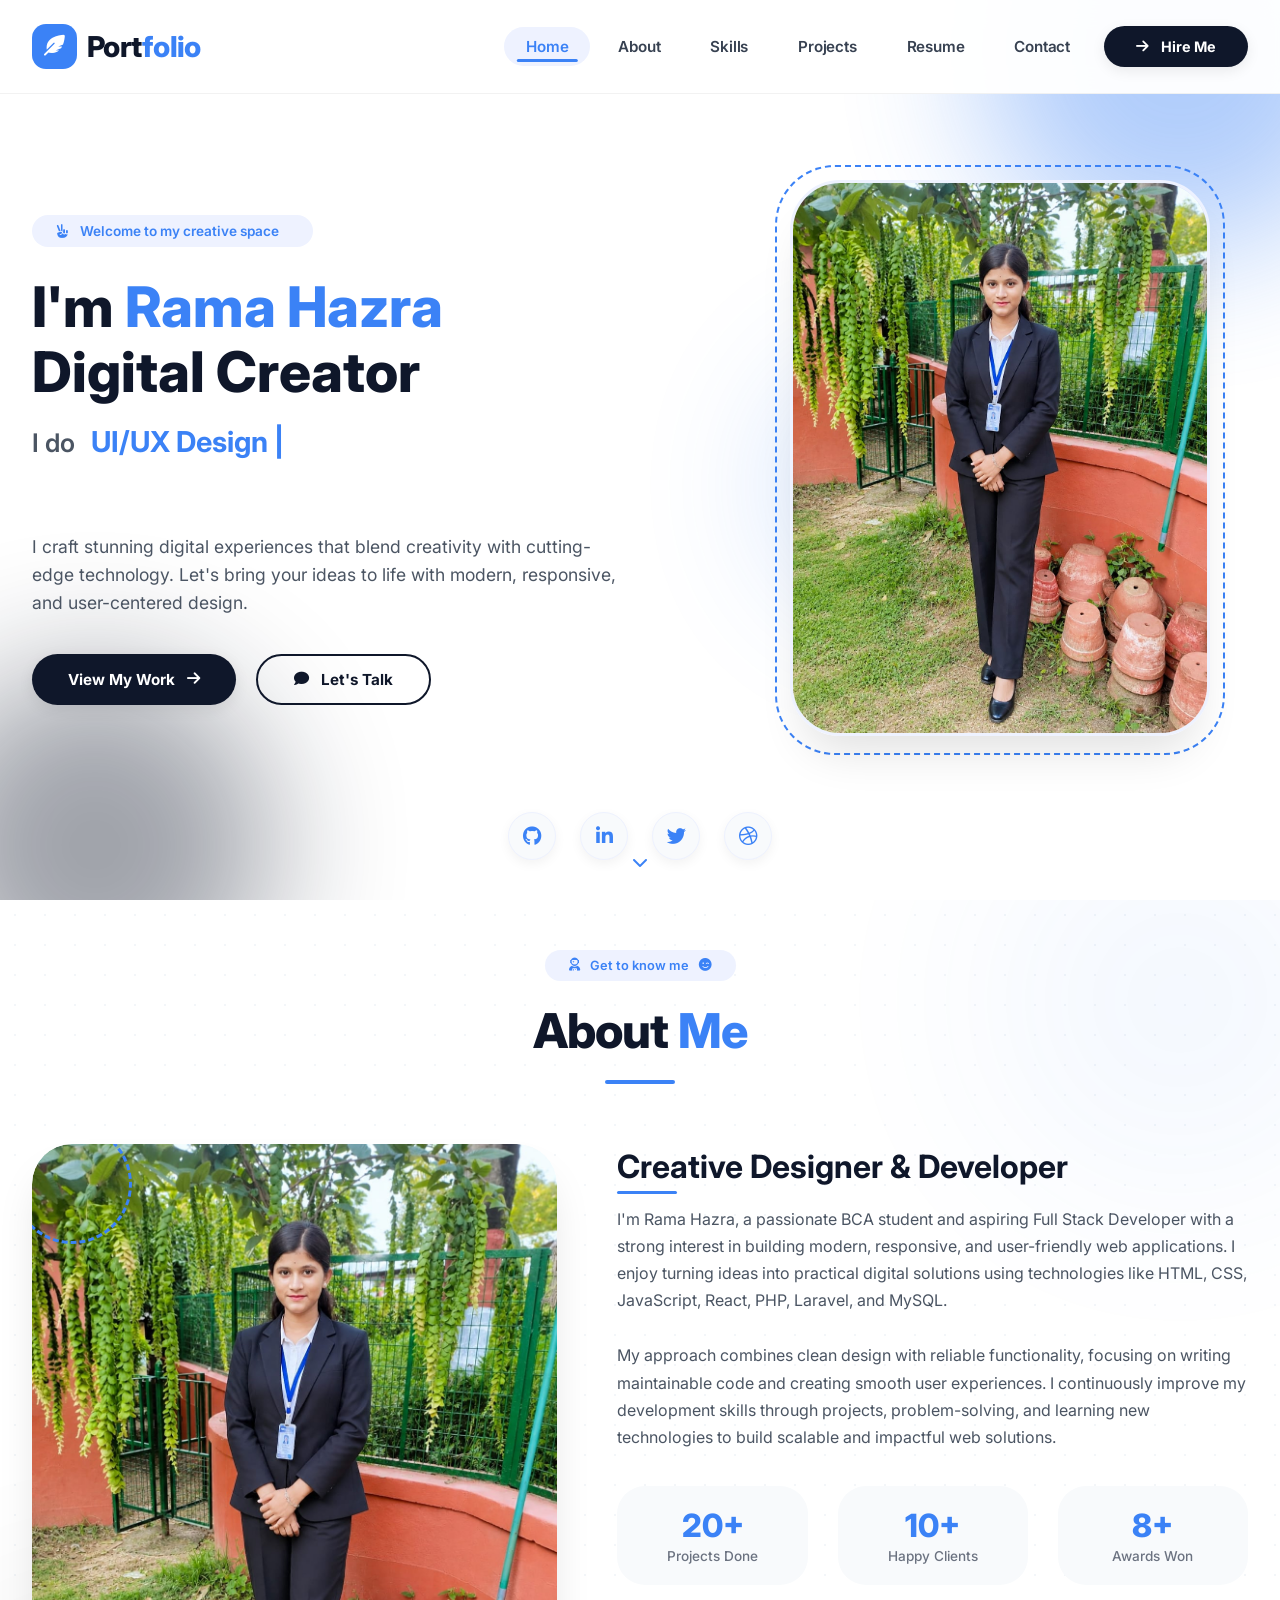
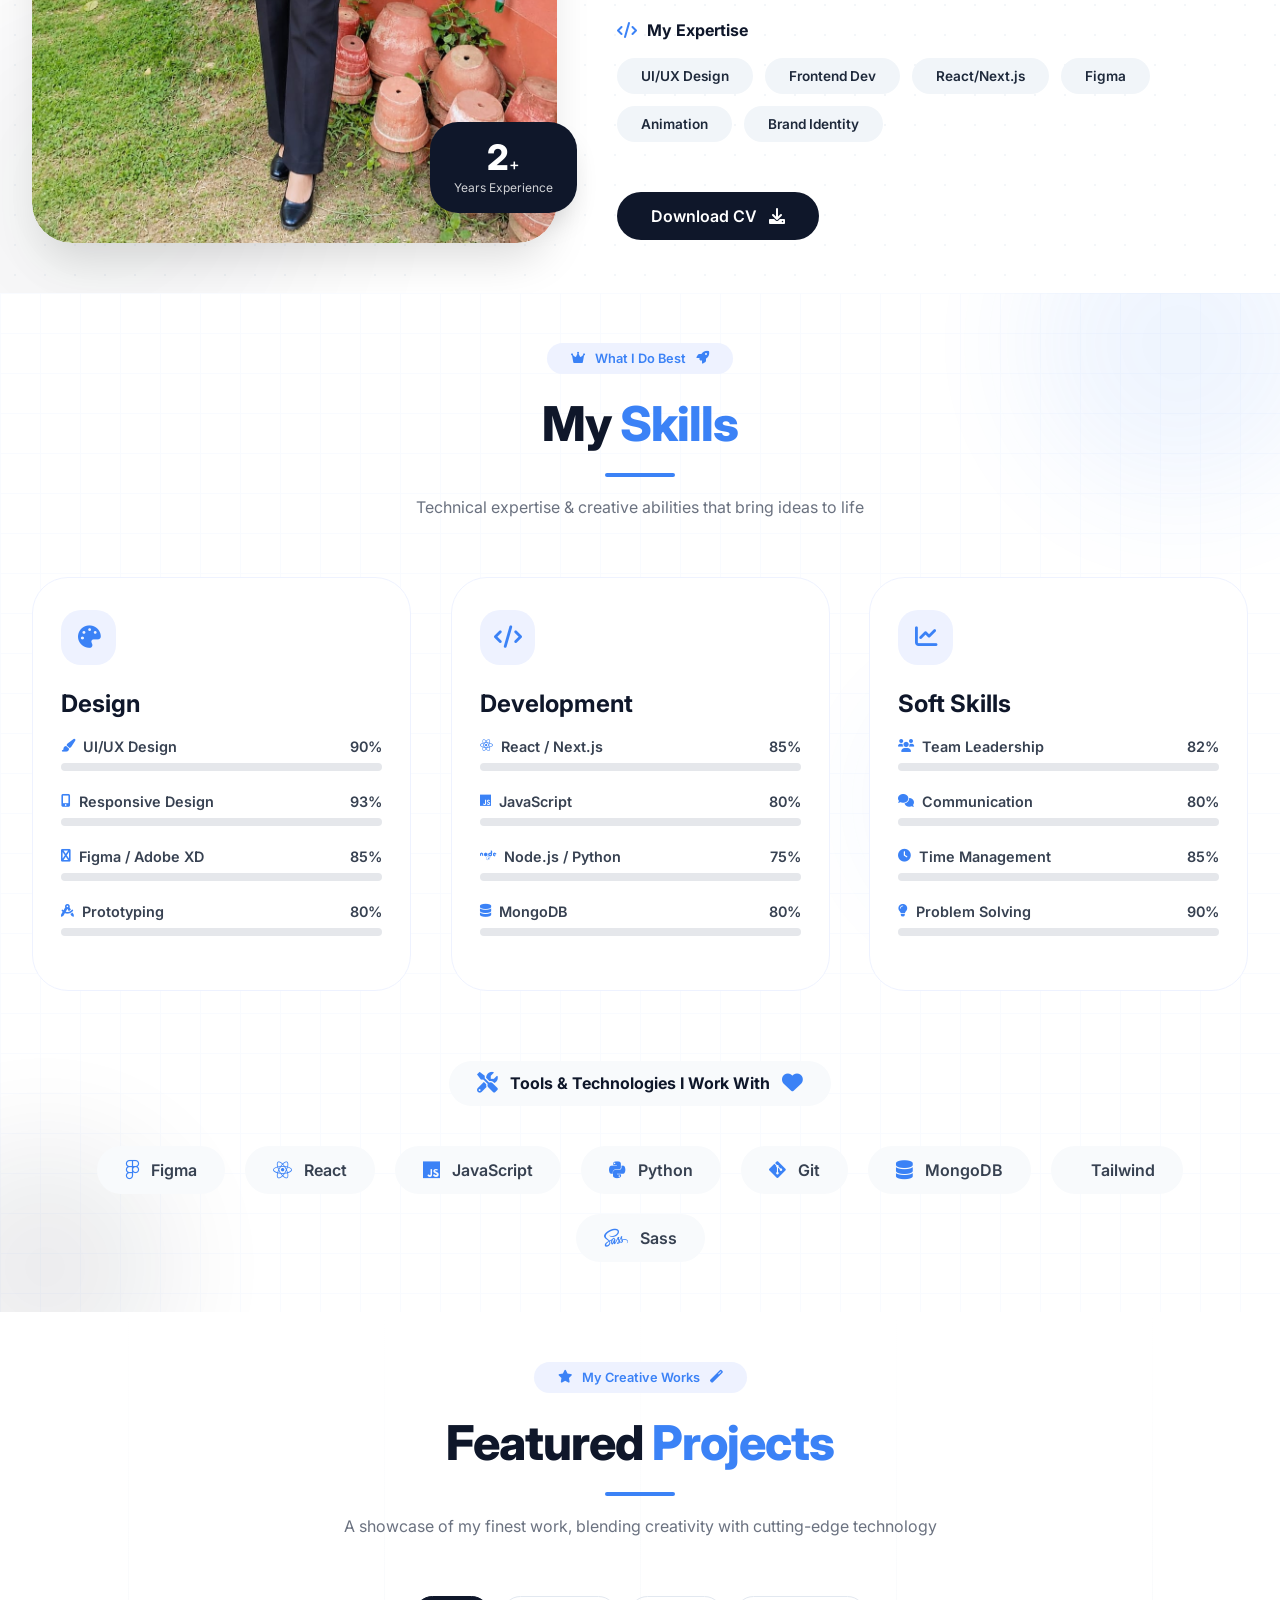
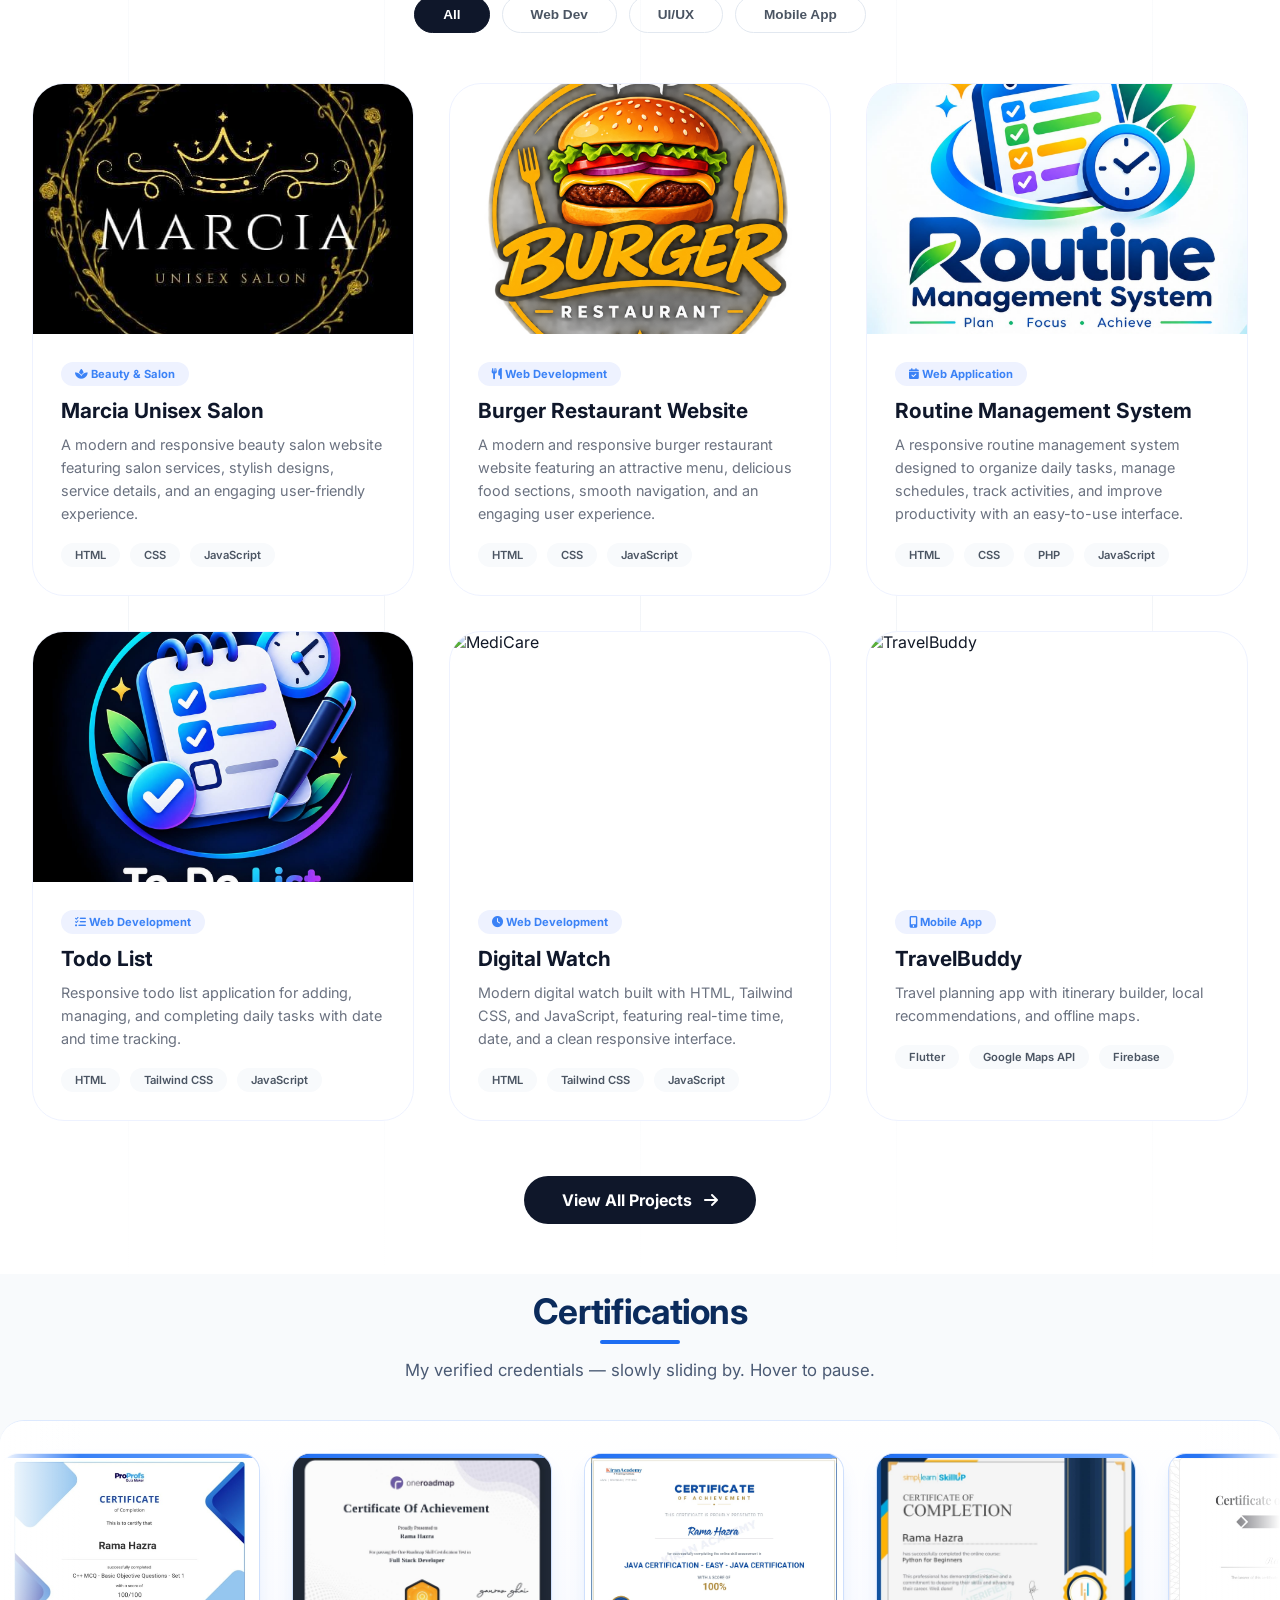
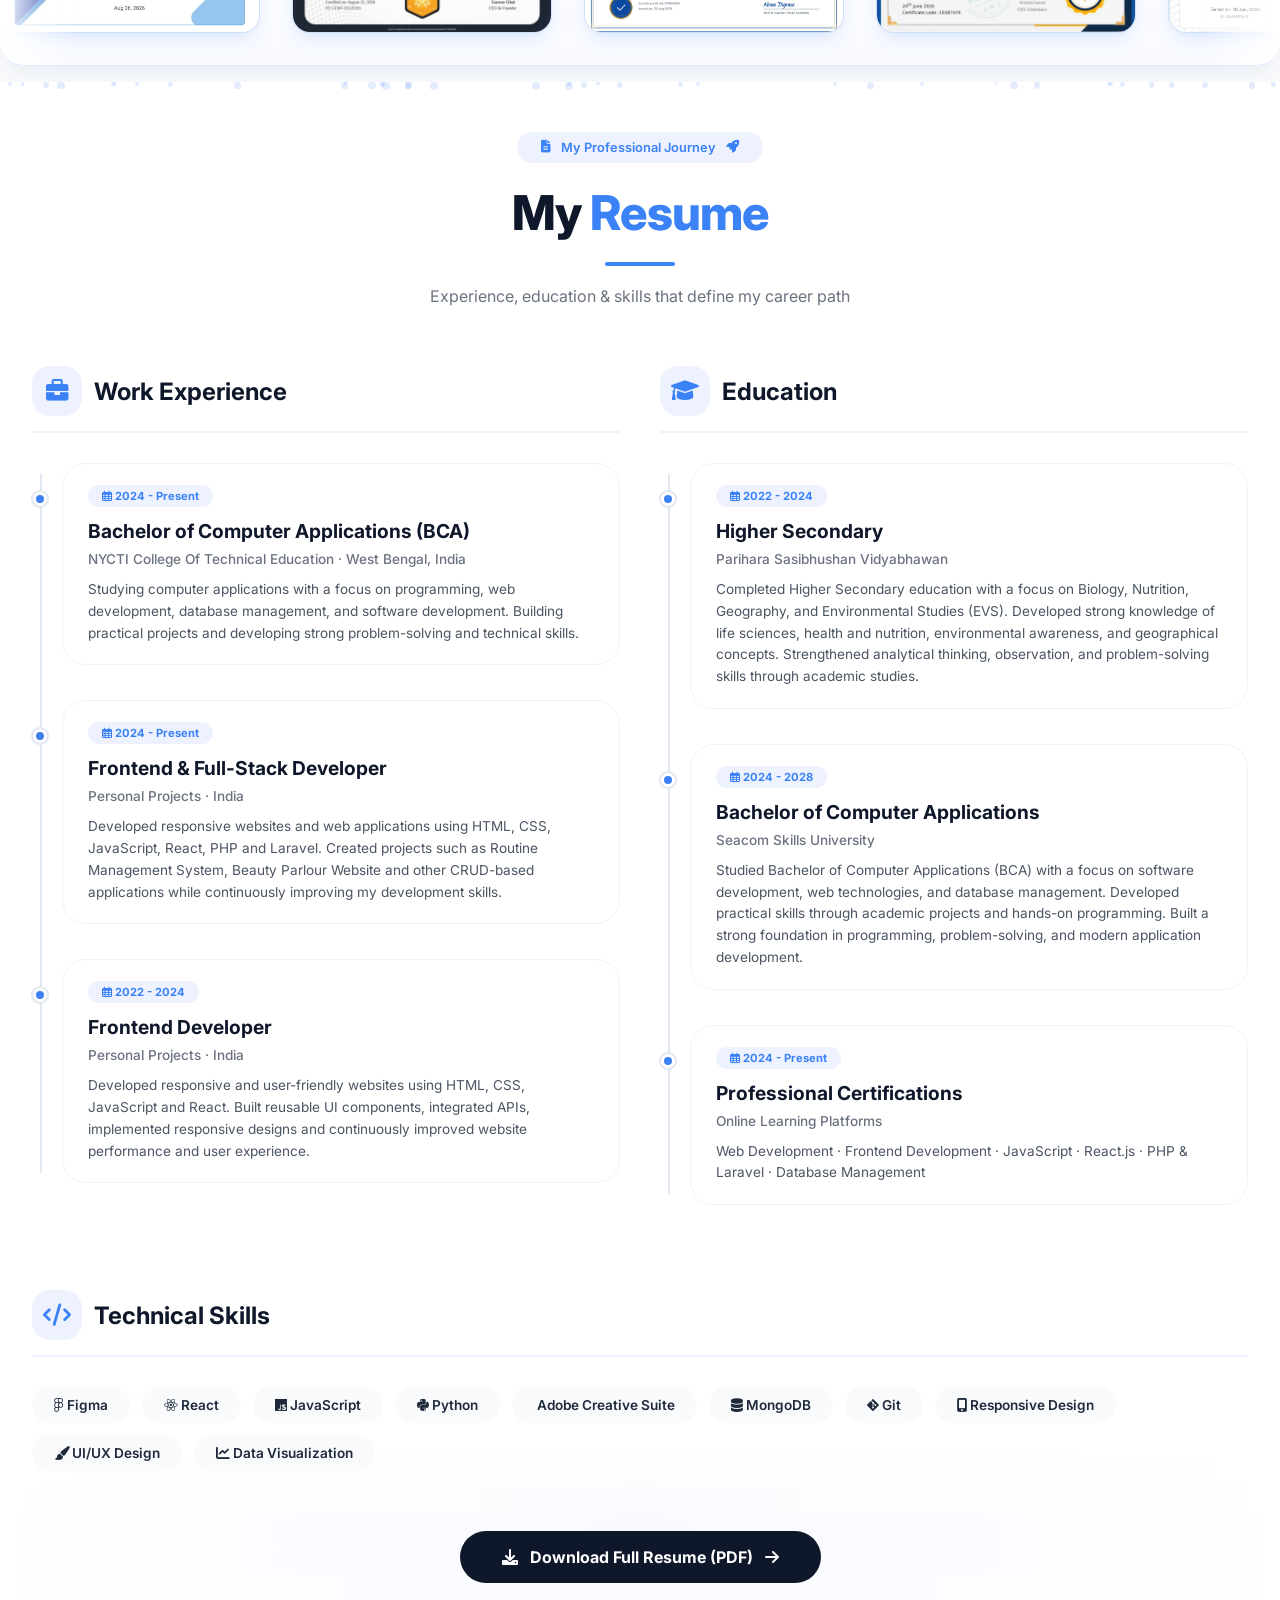
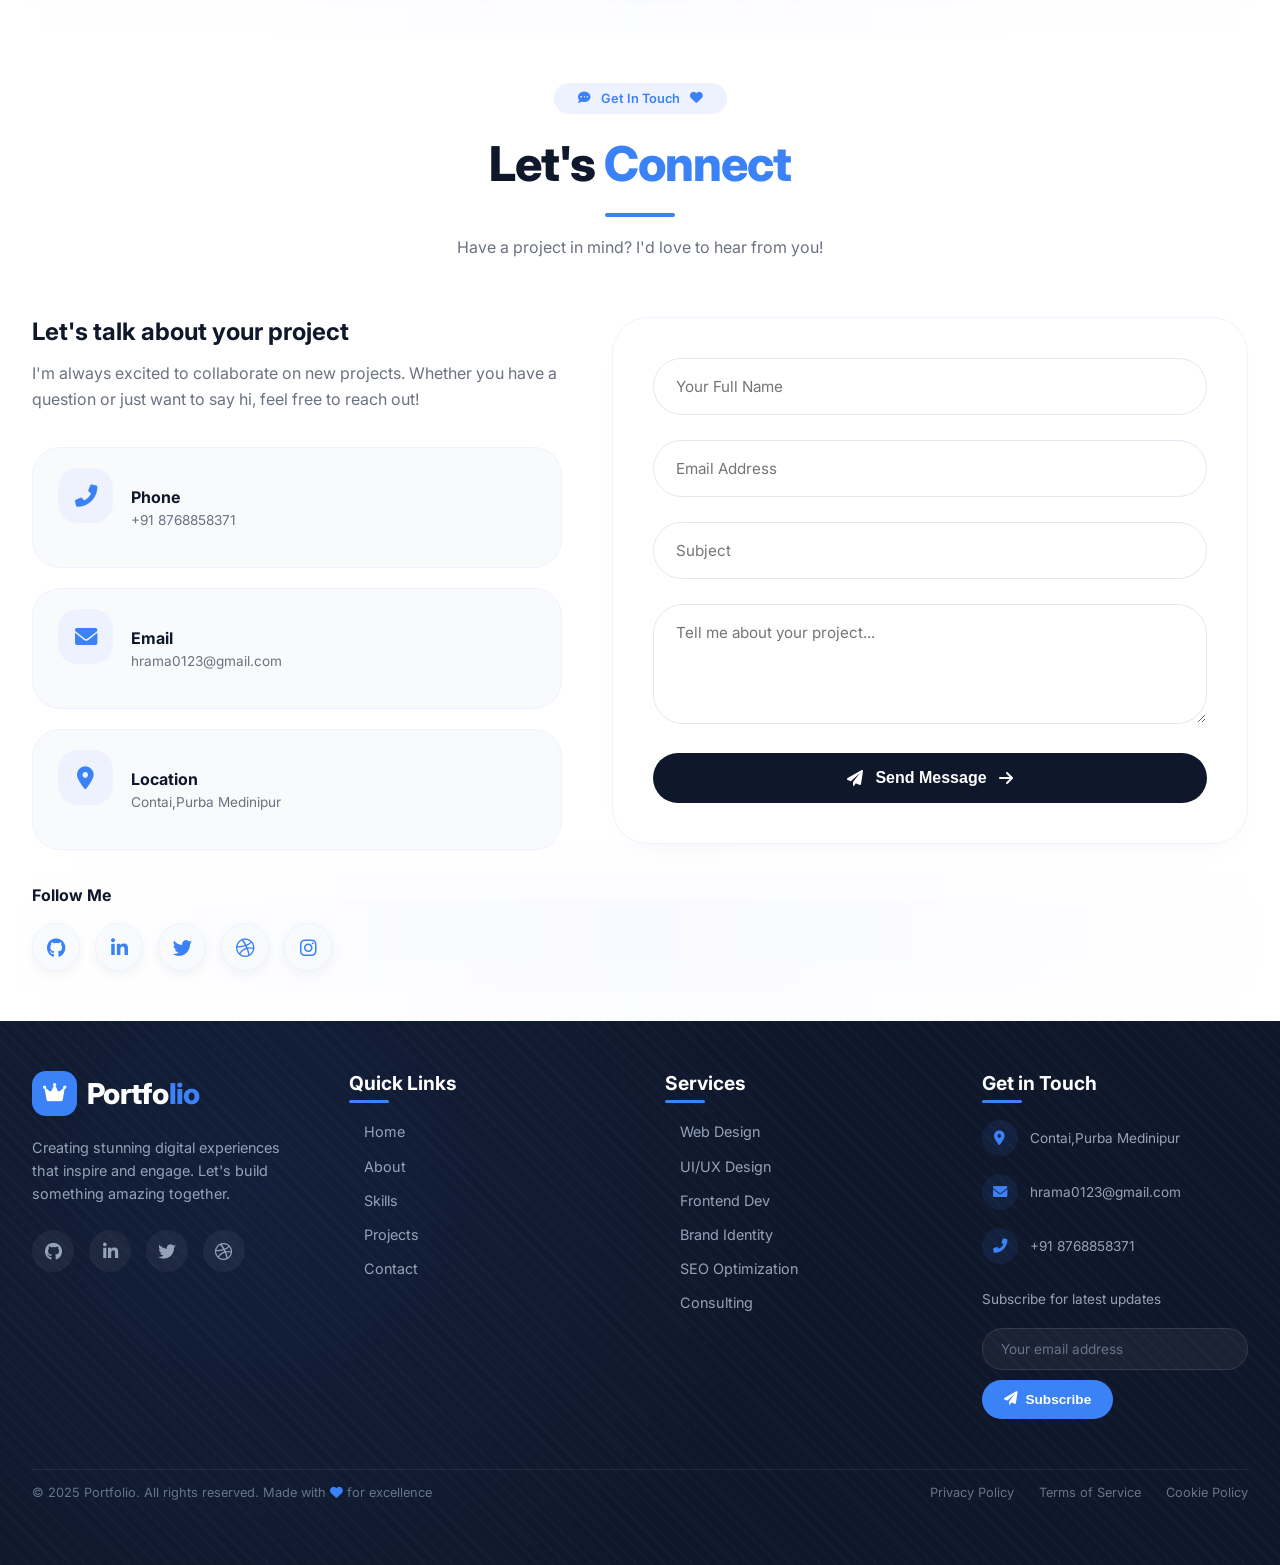
==== commit a468f530: "Initial project upload" ====
--- a/index.html
+++ b/index.html
@@ -506,11 +506,9 @@
                   href="https://ramahazra134.github.io/beauty/"
                   class="overlay-link"
                   target="_blank"
-                  rel="noopener noreferrer"
-                >
+                  rel="noopener noreferrer">
                   <i class="fas fa-link"></i>
                 </a>
-
                 <a href="#" class="overlay-link">
                   <i class="fas fa-paint-brush"></i>
                 </a>
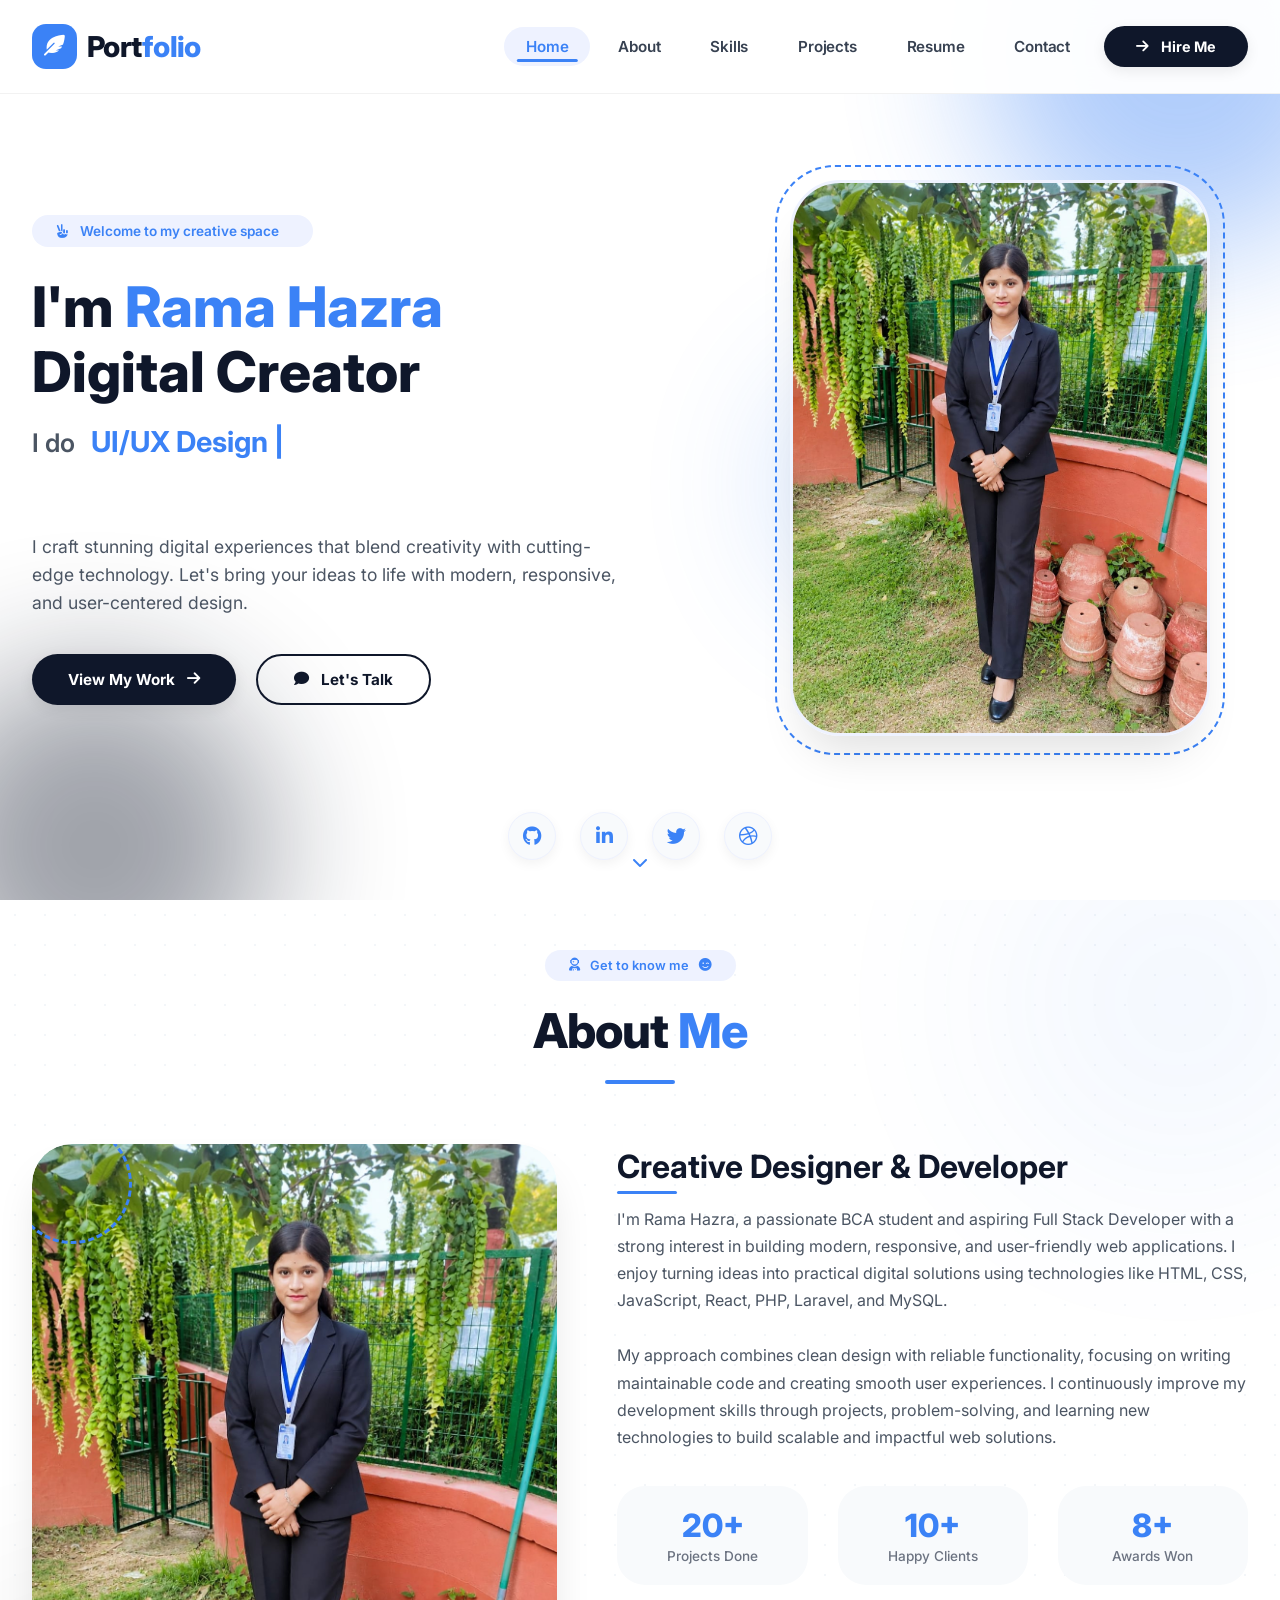
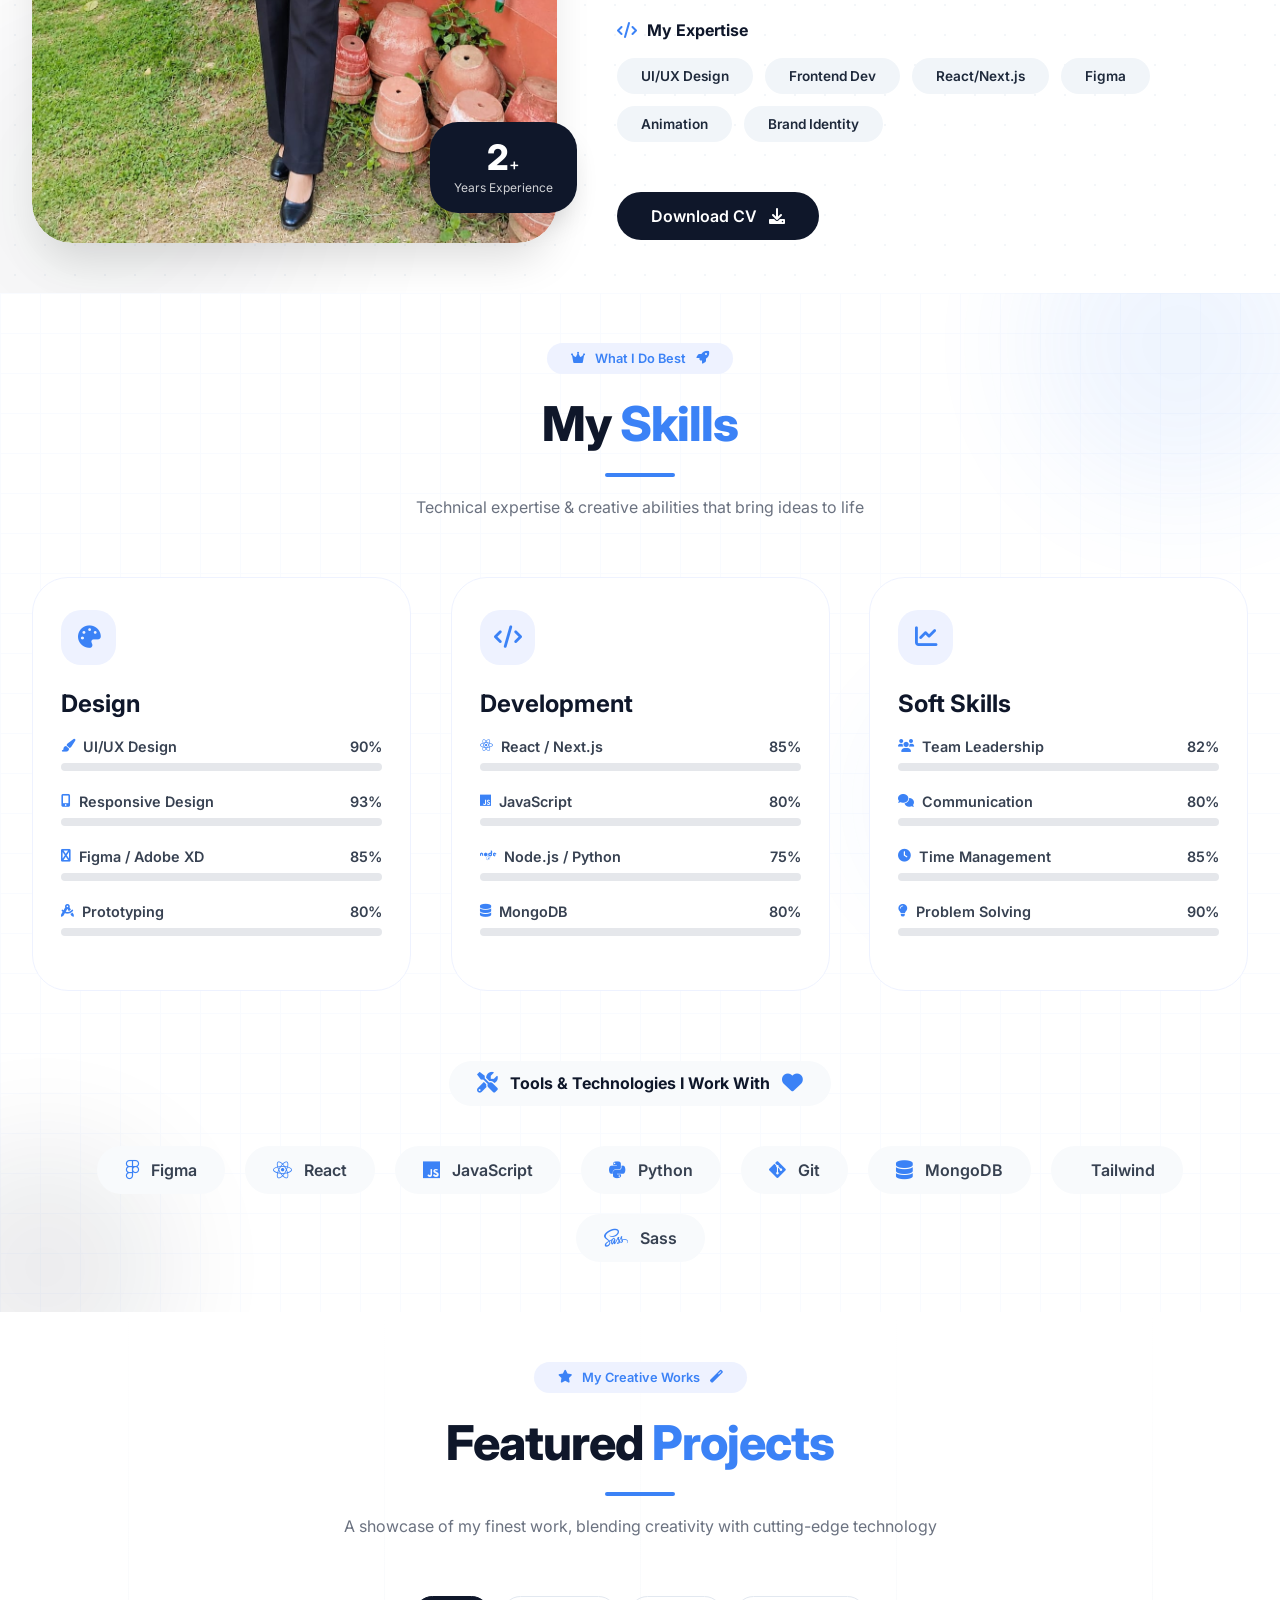
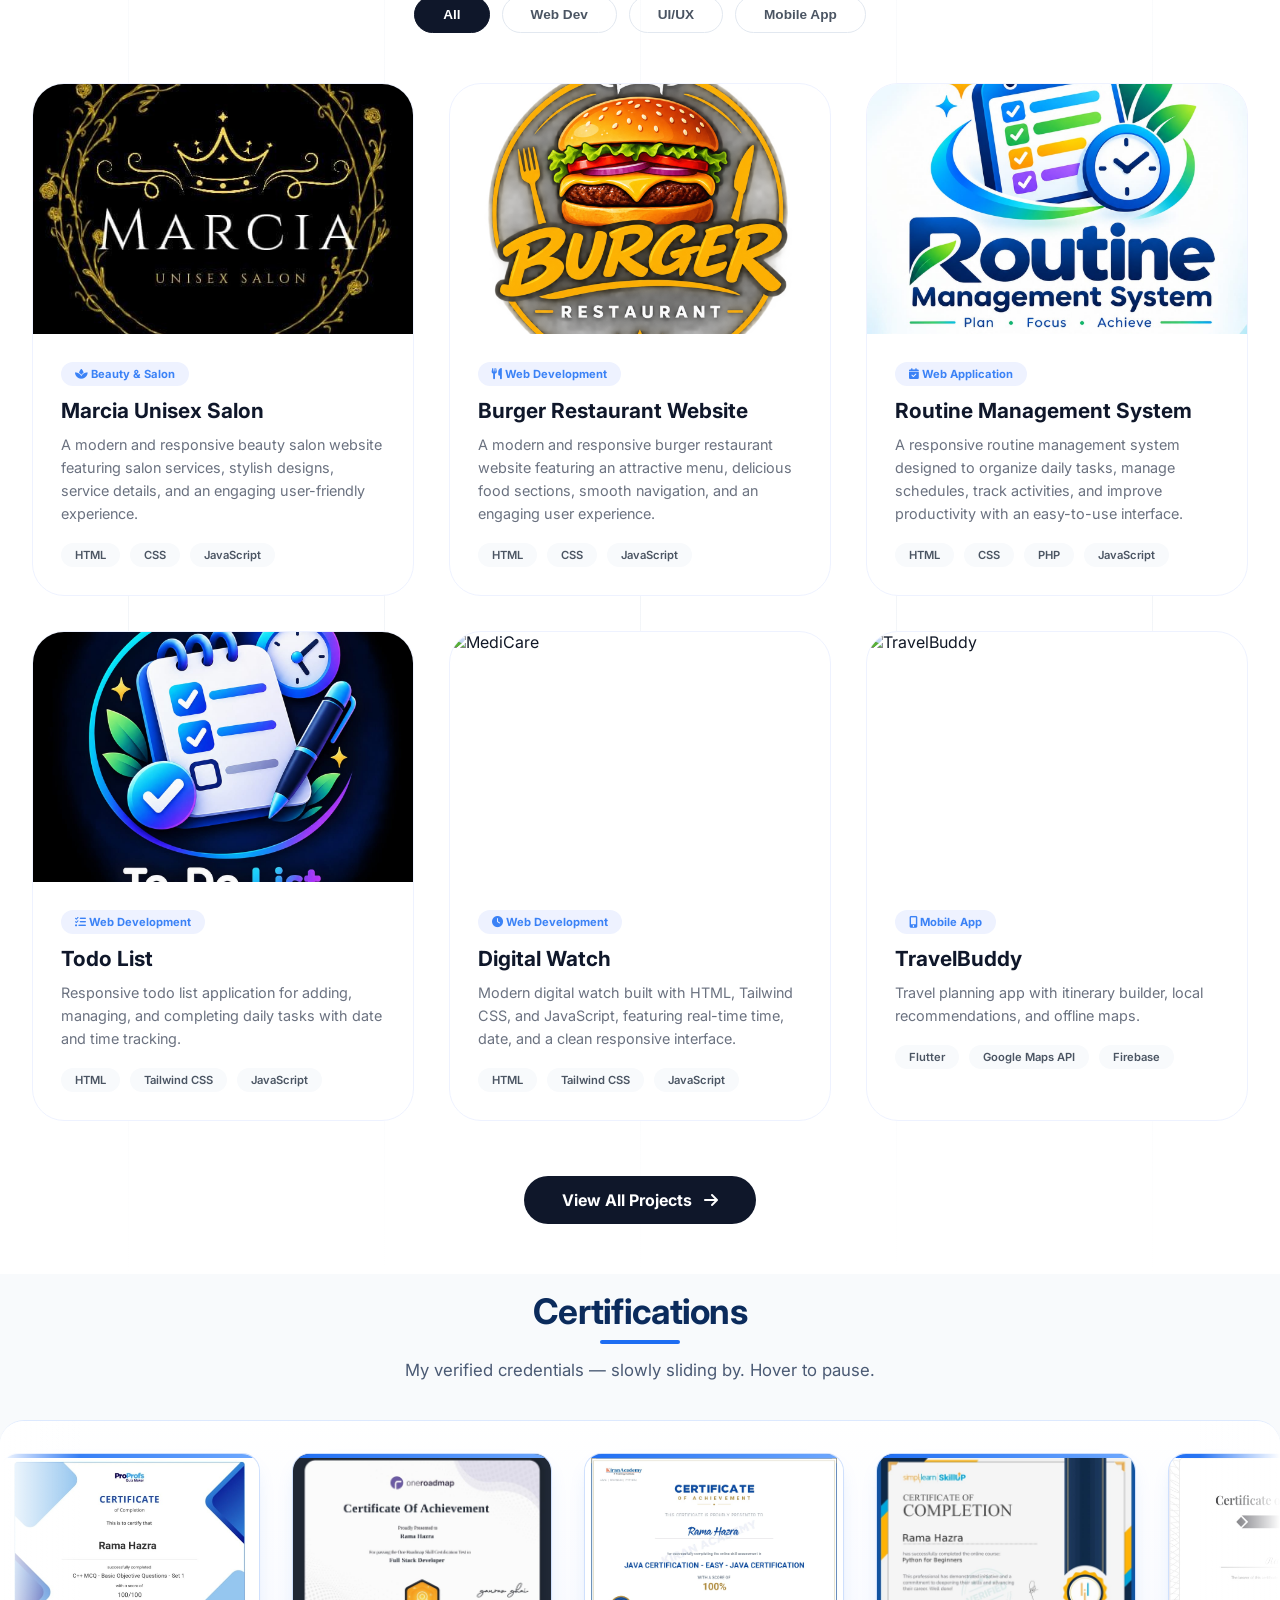
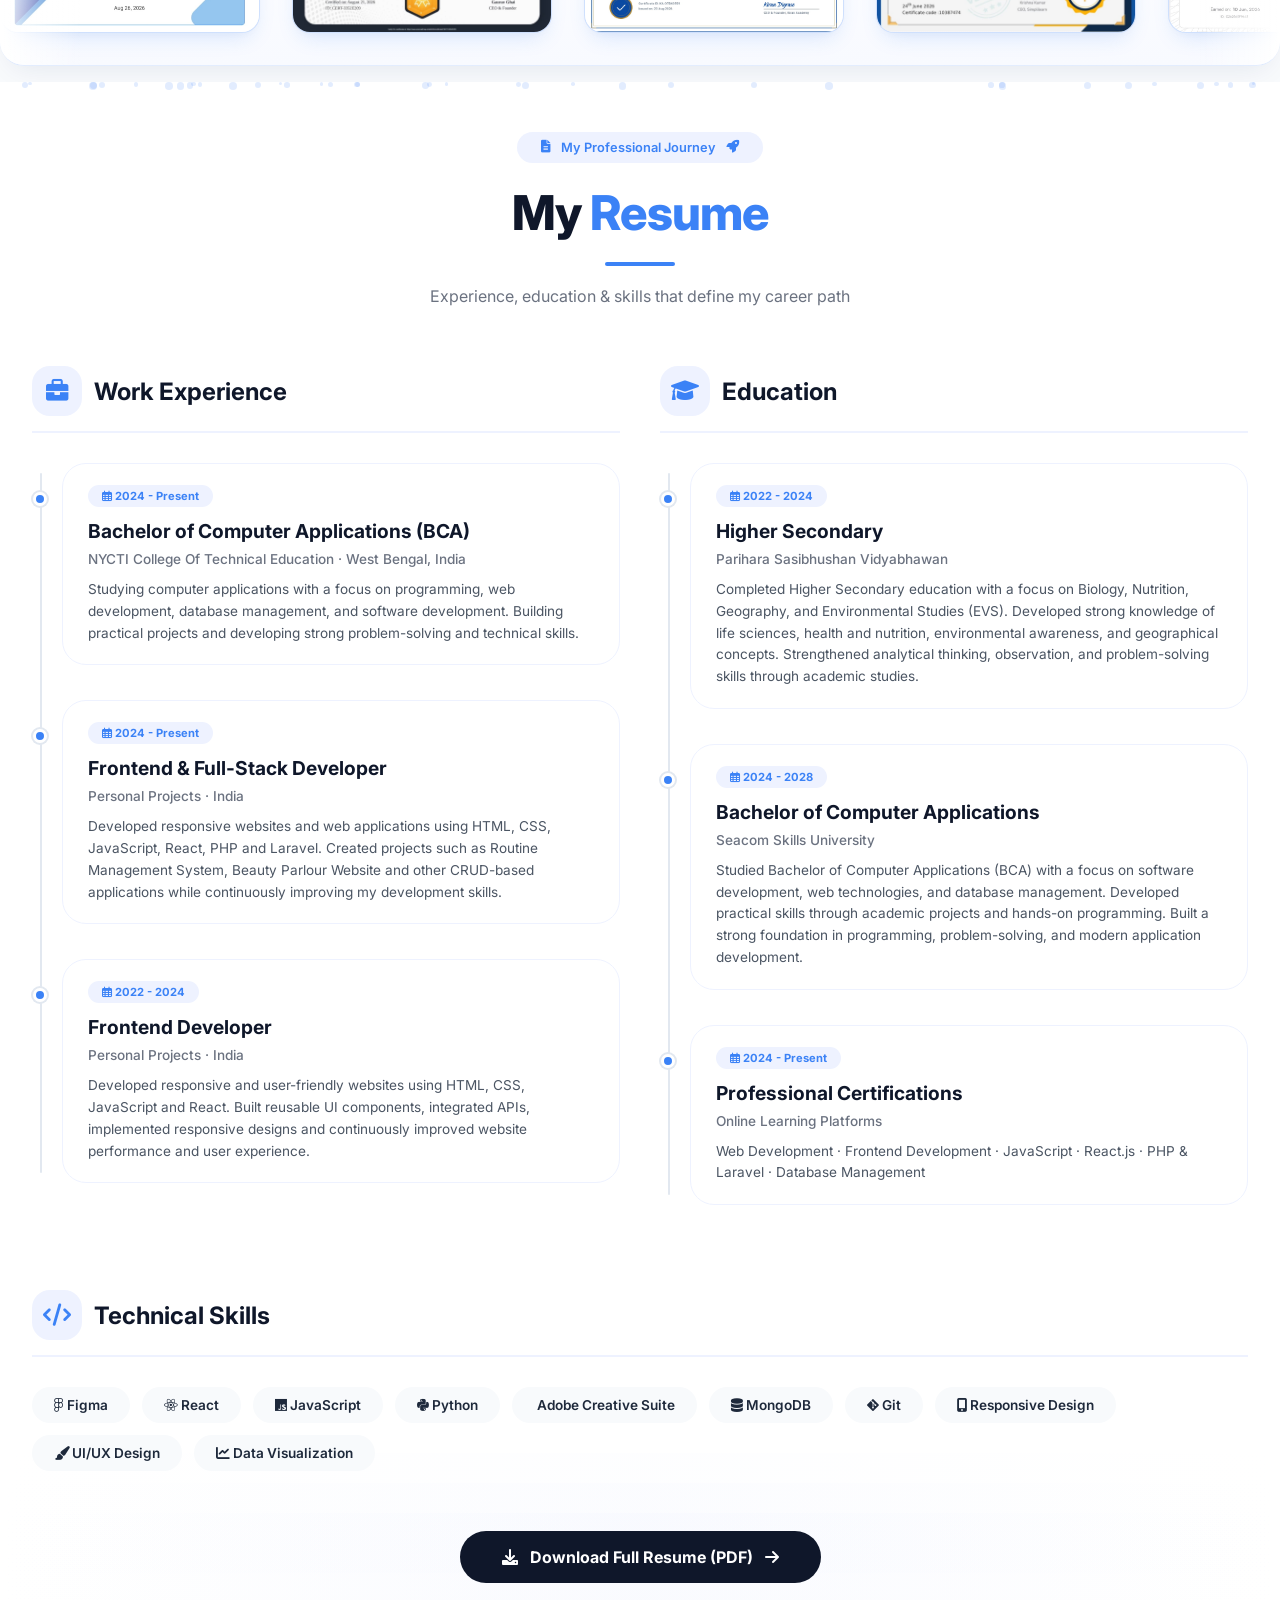
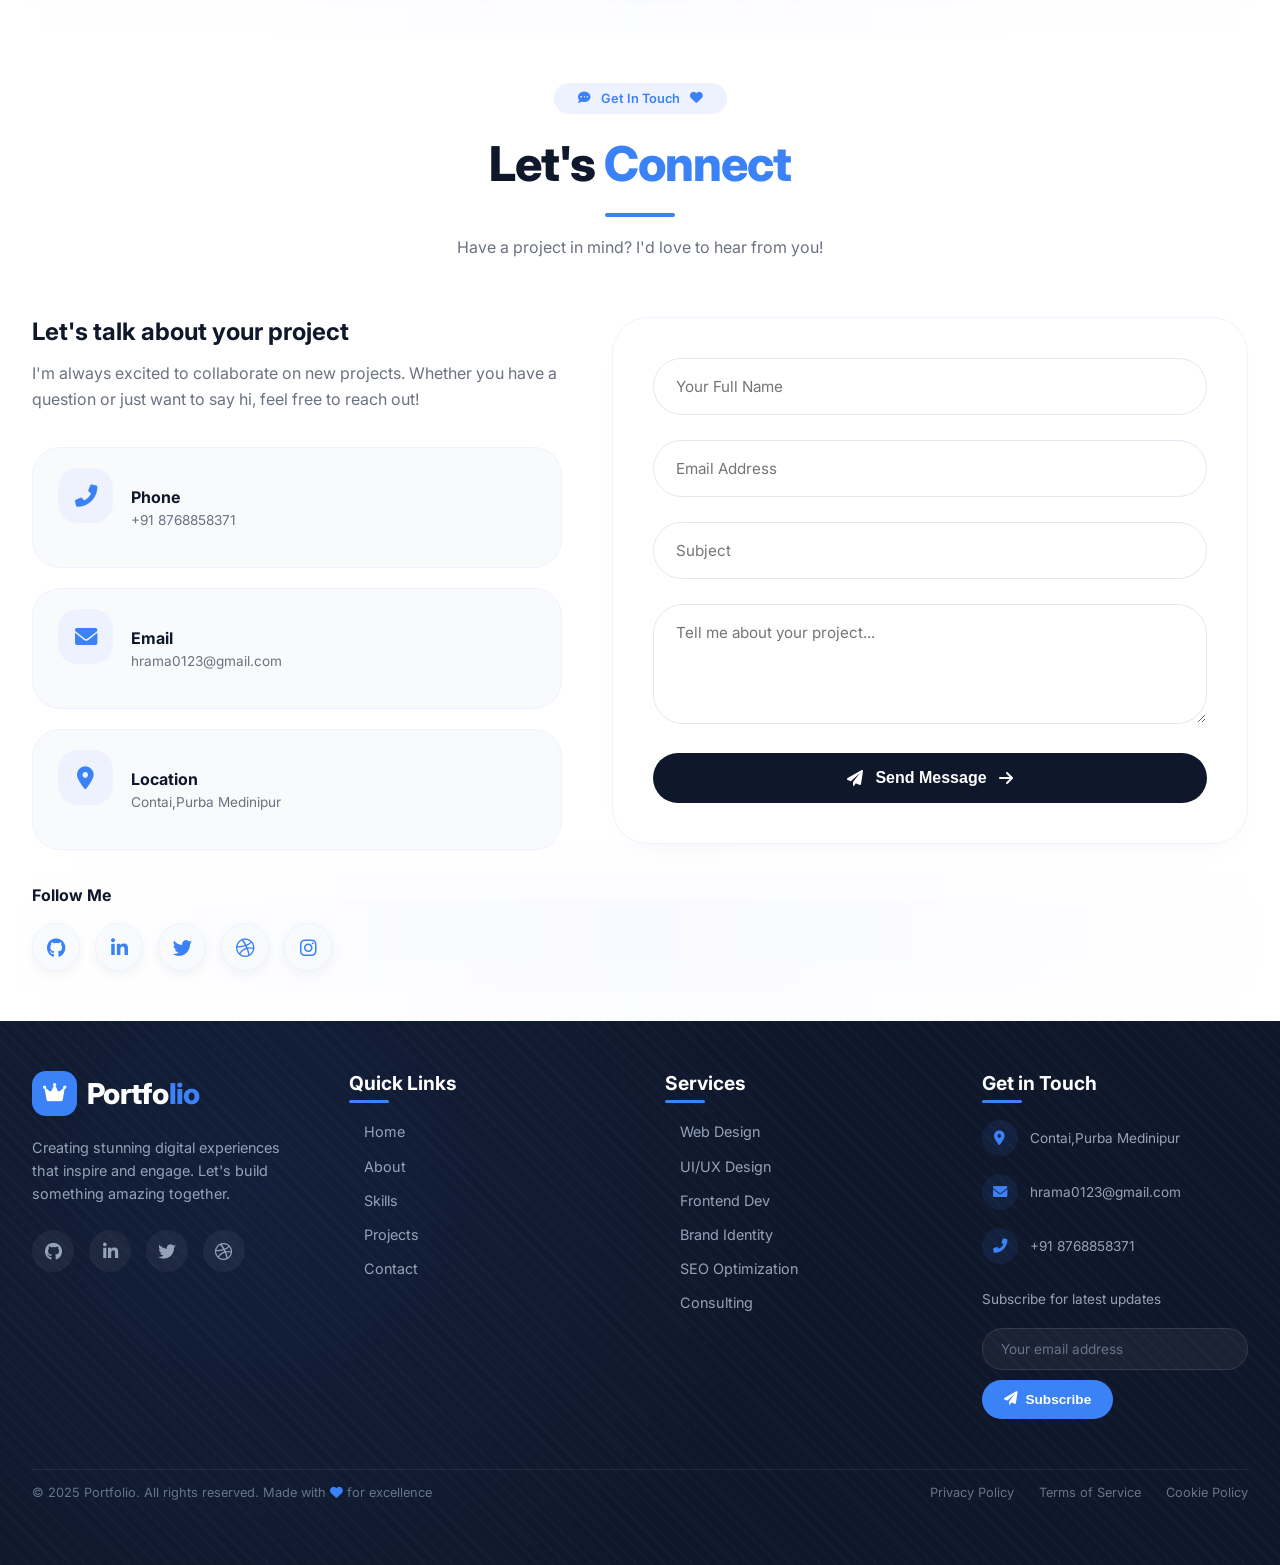
==== commit 4c856032: "update project" ====
--- a/index.html
+++ b/index.html
@@ -506,9 +506,11 @@
                   href="https://ramahazra134.github.io/beauty/"
                   class="overlay-link"
                   target="_blank"
-                  rel="noopener noreferrer">
+                  rel="noopener noreferrer"
+                >
                   <i class="fas fa-link"></i>
                 </a>
+
                 <a href="#" class="overlay-link">
                   <i class="fas fa-paint-brush"></i>
                 </a>
@@ -518,7 +520,9 @@
               <span class="project-category">
                 <i class="fas fa-spa"></i> Beauty & Salon
               </span>
+
               <h3>Marcia Unisex Salon</h3>
+
               <p>
                 A modern and responsive beauty salon website featuring salon
                 services, stylish designs, service details, and an engaging
@@ -547,6 +551,7 @@
                 >
                   <i class="fas fa-link"></i>
                 </a>
+
                 <a href="#" class="overlay-link">
                   <i class="fas fa-paint-brush"></i>
                 </a>
@@ -562,6 +567,7 @@
                 attractive menu, delicious food sections, smooth navigation, and
                 an engaging user experience.
               </p>
+
               <div class="tech-tags">
                 <span class="tech-tag">HTML</span>
                 <span class="tech-tag">CSS</span>
@@ -587,6 +593,7 @@
                 ></a>
               </div>
             </div>
+        
             <div class="project-info">
               <span class="project-category">
                 <i class="fas fa-calendar-check"></i> Web Application
@@ -597,6 +604,7 @@
                 daily tasks, manage schedules, track activities, and improve
                 productivity with an easy-to-use interface.
               </p>
+
               <div class="tech-tags">
                 <span class="tech-tag">HTML</span>
                 <span class="tech-tag">CSS</span>
@@ -605,6 +613,7 @@
               </div>
             </div>
           </div>
+
           <div class="project-card" data-category="web">
             <div class="project-img-container">
               <img
@@ -635,6 +644,7 @@
                 Responsive todo list application for adding, managing, and
                 completing daily tasks with date and time tracking.
               </p>
+
               <div class="tech-tags">
                 <span class="tech-tag">HTML</span>
                 <span class="tech-tag">Tailwind CSS</span>
@@ -655,7 +665,8 @@
                   href="https://ramahazra134.github.io/digital_watch/"
                   class="overlay-link"
                   target="_blank"
-                  rel="noopener noreferrer">
+                  rel="noopener noreferrer"
+                >
                   <i class="fas fa-link"></i>
                 </a>
                 <a href="#" class="overlay-link"
@@ -698,7 +709,8 @@
             </div>
             <div class="project-info">
               <span class="project-category"
-                ><i class="fas fa-mobile-alt"></i> Mobile App</span>
+                ><i class="fas fa-mobile-alt"></i> Mobile App</span
+              >
               <h3>TravelBuddy</h3>
               <p>
                 Travel planning app with itinerary builder, local
@@ -712,6 +724,7 @@
             </div>
           </div>
         </div>
+
         <!-- View All Button -->
         <div class="view-all">
           <a href="#" class="view-all-btn">
@@ -720,11 +733,13 @@
         </div>
       </div>
     </section>
+
     <section class="portfolio-cert-section">
       <div class="portfolio-cert-header">
         <h2>Certifications</h2>
         <p>My verified credentials — slowly sliding by. Hover to pause.</p>
       </div>
+
       <div class="portfolio-cert-marquee">
         <div class="portfolio-cert-track">
           <!-- FIRST SET -->
@@ -752,15 +767,18 @@
               alt="Certified Ethical Hacker certificate"
             />
           </div>
+
           <div class="portfolio-cert-card">
             <img
               src="img/cert5.jpg"
               alt="Microsoft Azure Fundamentals certificate"
             />
           </div>
+
           <div class="portfolio-cert-card">
             <img src="img/cert6.jpg" alt="TensorFlow Developer certificate" />
           </div>
+
           <!-- SECOND SET -->
           <div class="portfolio-cert-card">
             <img
@@ -768,6 +786,7 @@
               alt="AWS Certified Solutions Architect certificate"
             />
           </div>
+
           <div class="portfolio-cert-card">
             <img
               src="img/cert8.jpg"
@@ -777,6 +796,7 @@
         </div>
       </div>
     </section>
+
     <!-- ========= ANIMATED RESUME SECTION ========= -->
     <section class="resume-section" id="resume">
       <!-- Background Waves -->
@@ -785,8 +805,10 @@
         <div class="wave"></div>
         <div class="wave"></div>
       </div>
+
       <!-- Floating Dots -->
       <div class="floating-dots" id="floatingDots"></div>
+
       <div class="container">
         <!-- Section Header -->
         <div class="section-header">
@@ -801,6 +823,7 @@
             Experience, education & skills that define my career path
           </p>
         </div>
+
         <!-- Resume Grid -->
         <div class="resume-grid">
           <!-- Left Column - Experience -->
@@ -815,7 +838,9 @@
               <div class="timeline-item">
                 <div class="timeline-dot"></div>
                 <span class="item-date"
-                  ><i class="far fa-calendar-alt"></i> 2024 - Present</span>
+                  ><i class="far fa-calendar-alt"></i> 2024 - Present</span
+                >
+
                 <h4>Bachelor of Computer Applications (BCA)</h4>
                 <div class="subtitle">
                   NYCTI College Of Technical Education · West Bengal, India
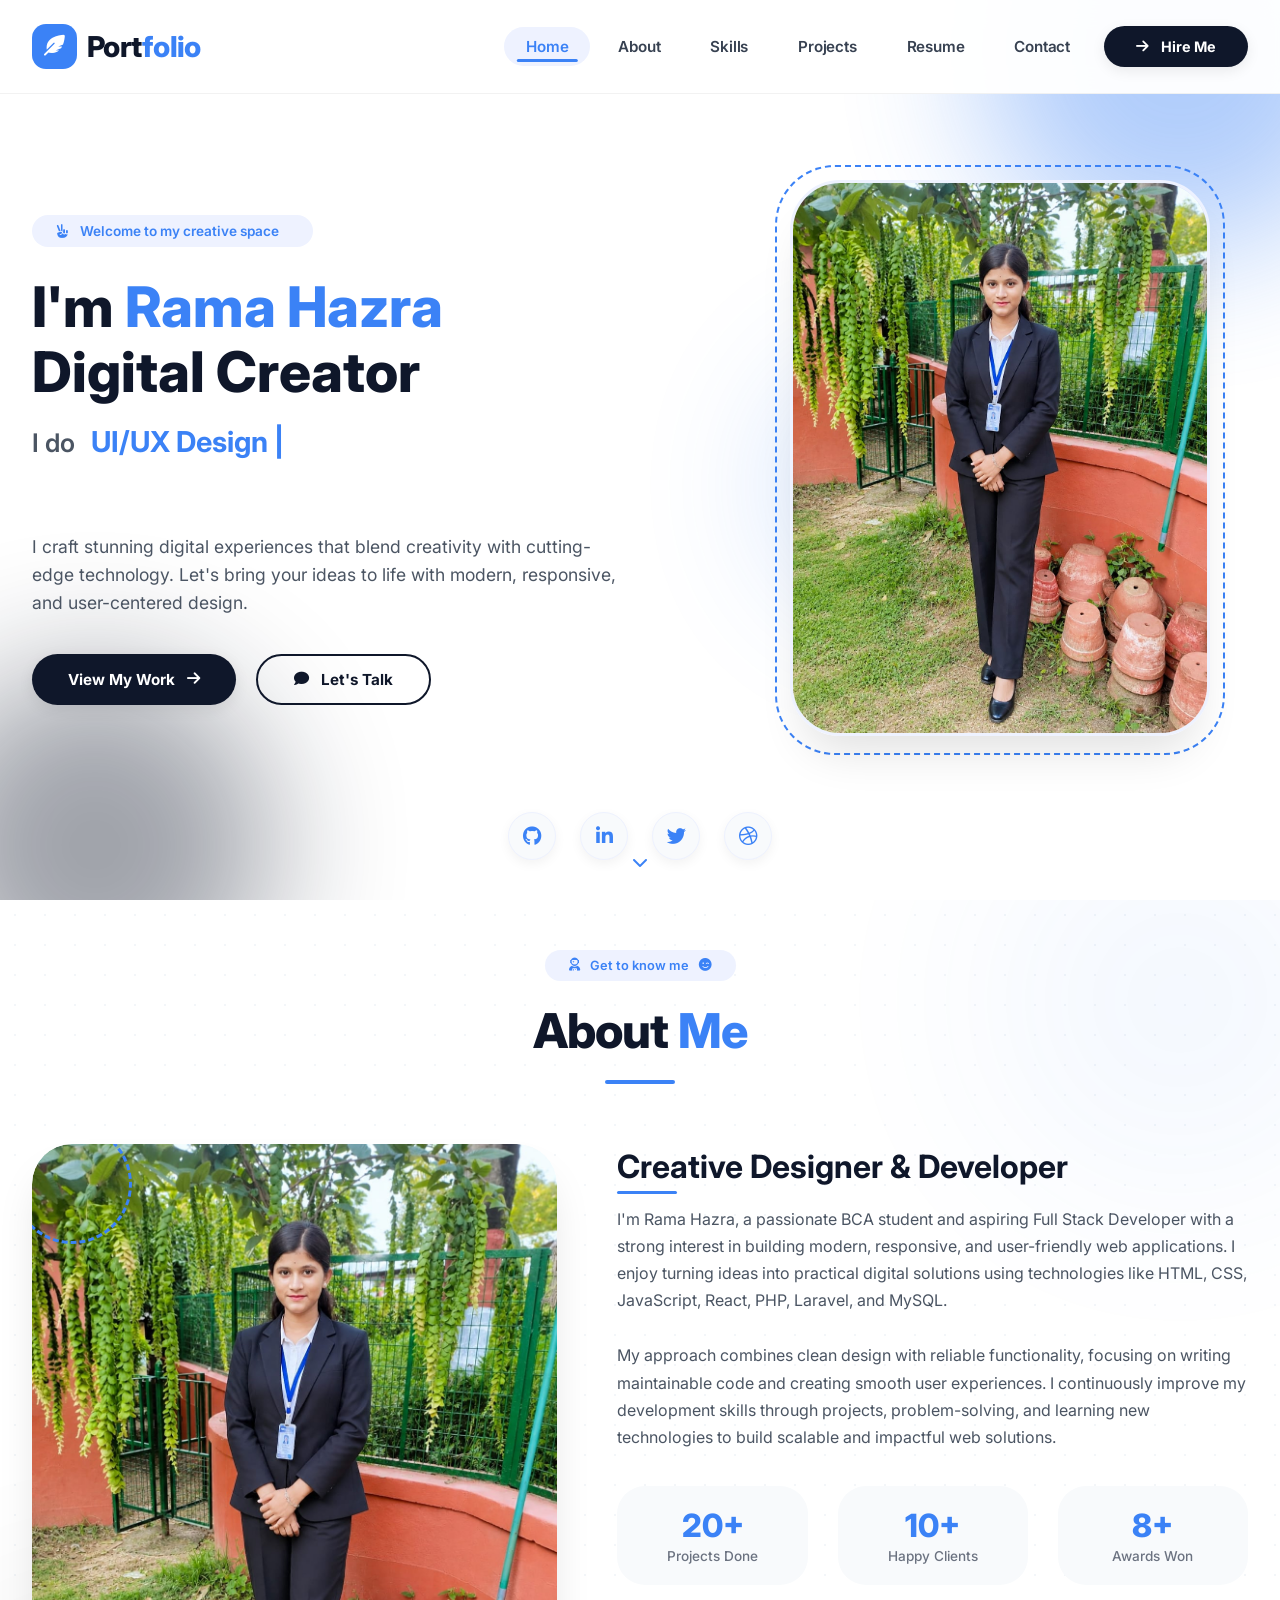
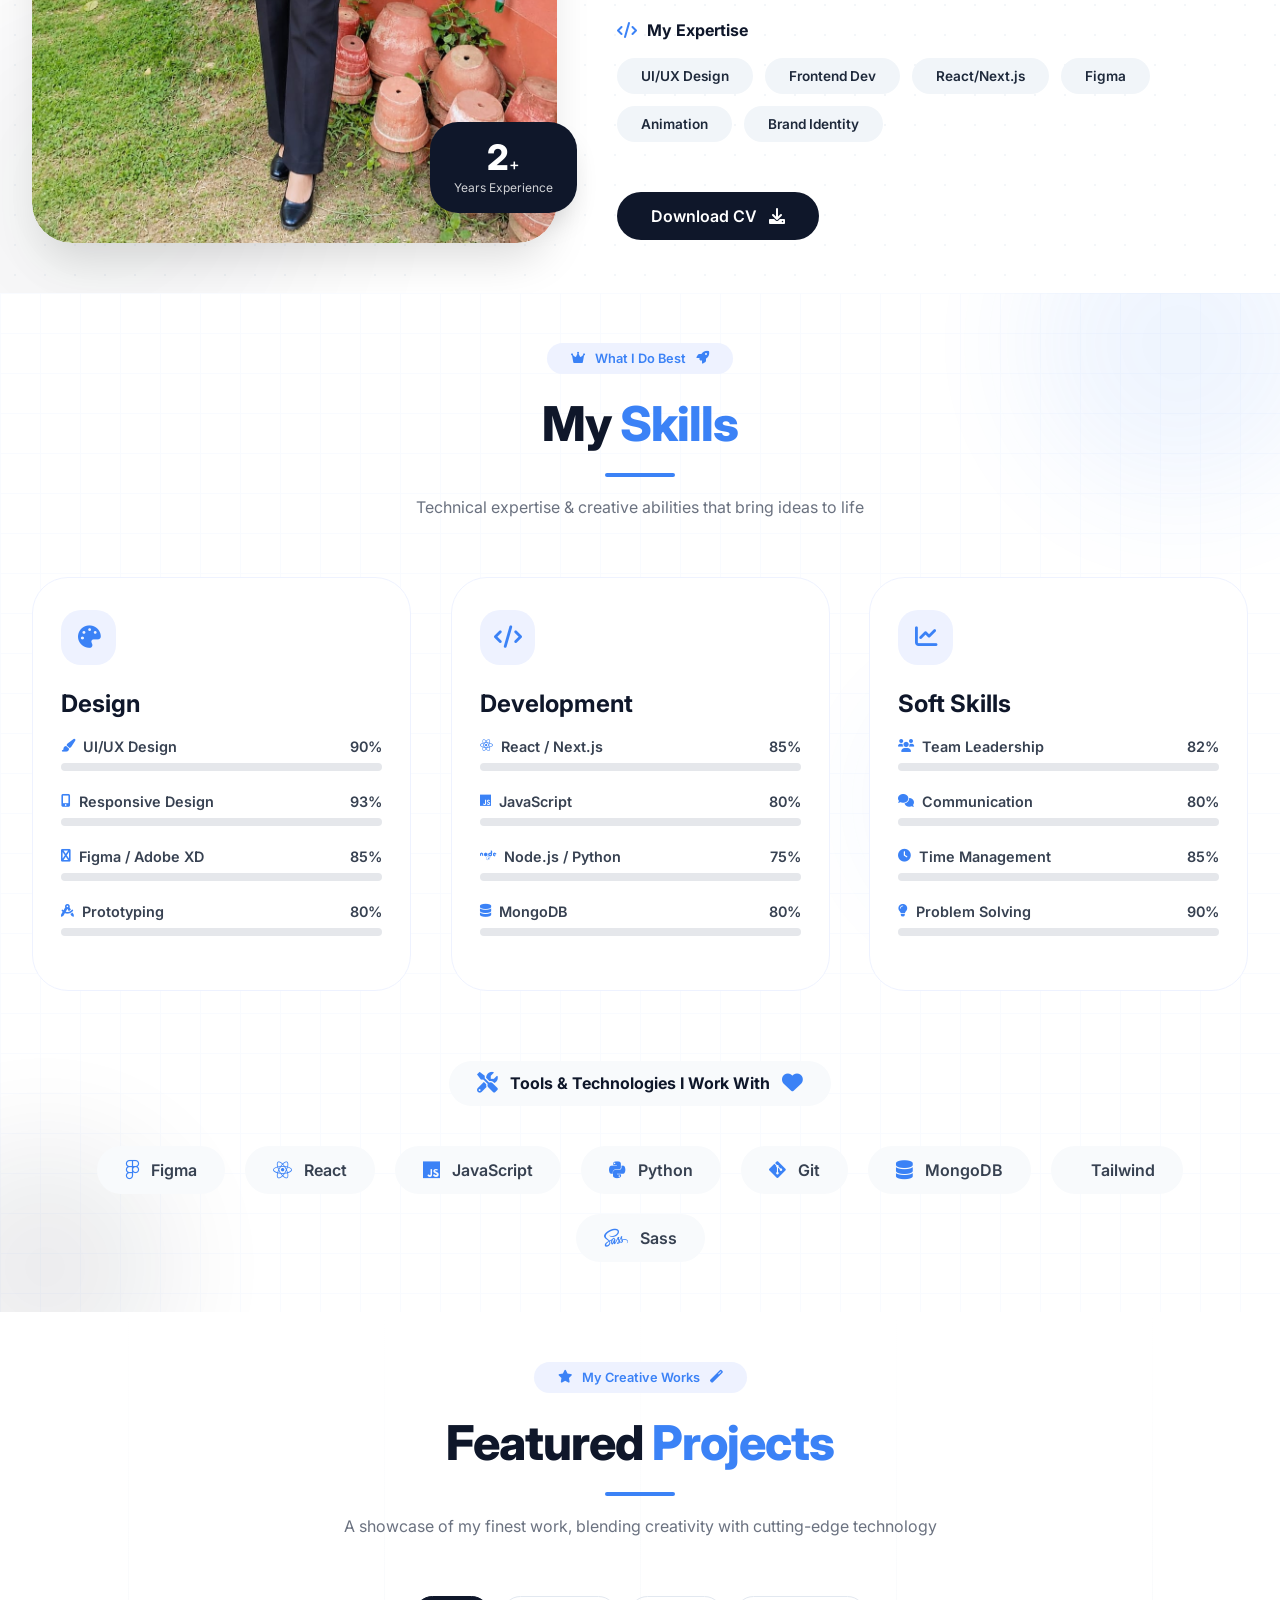
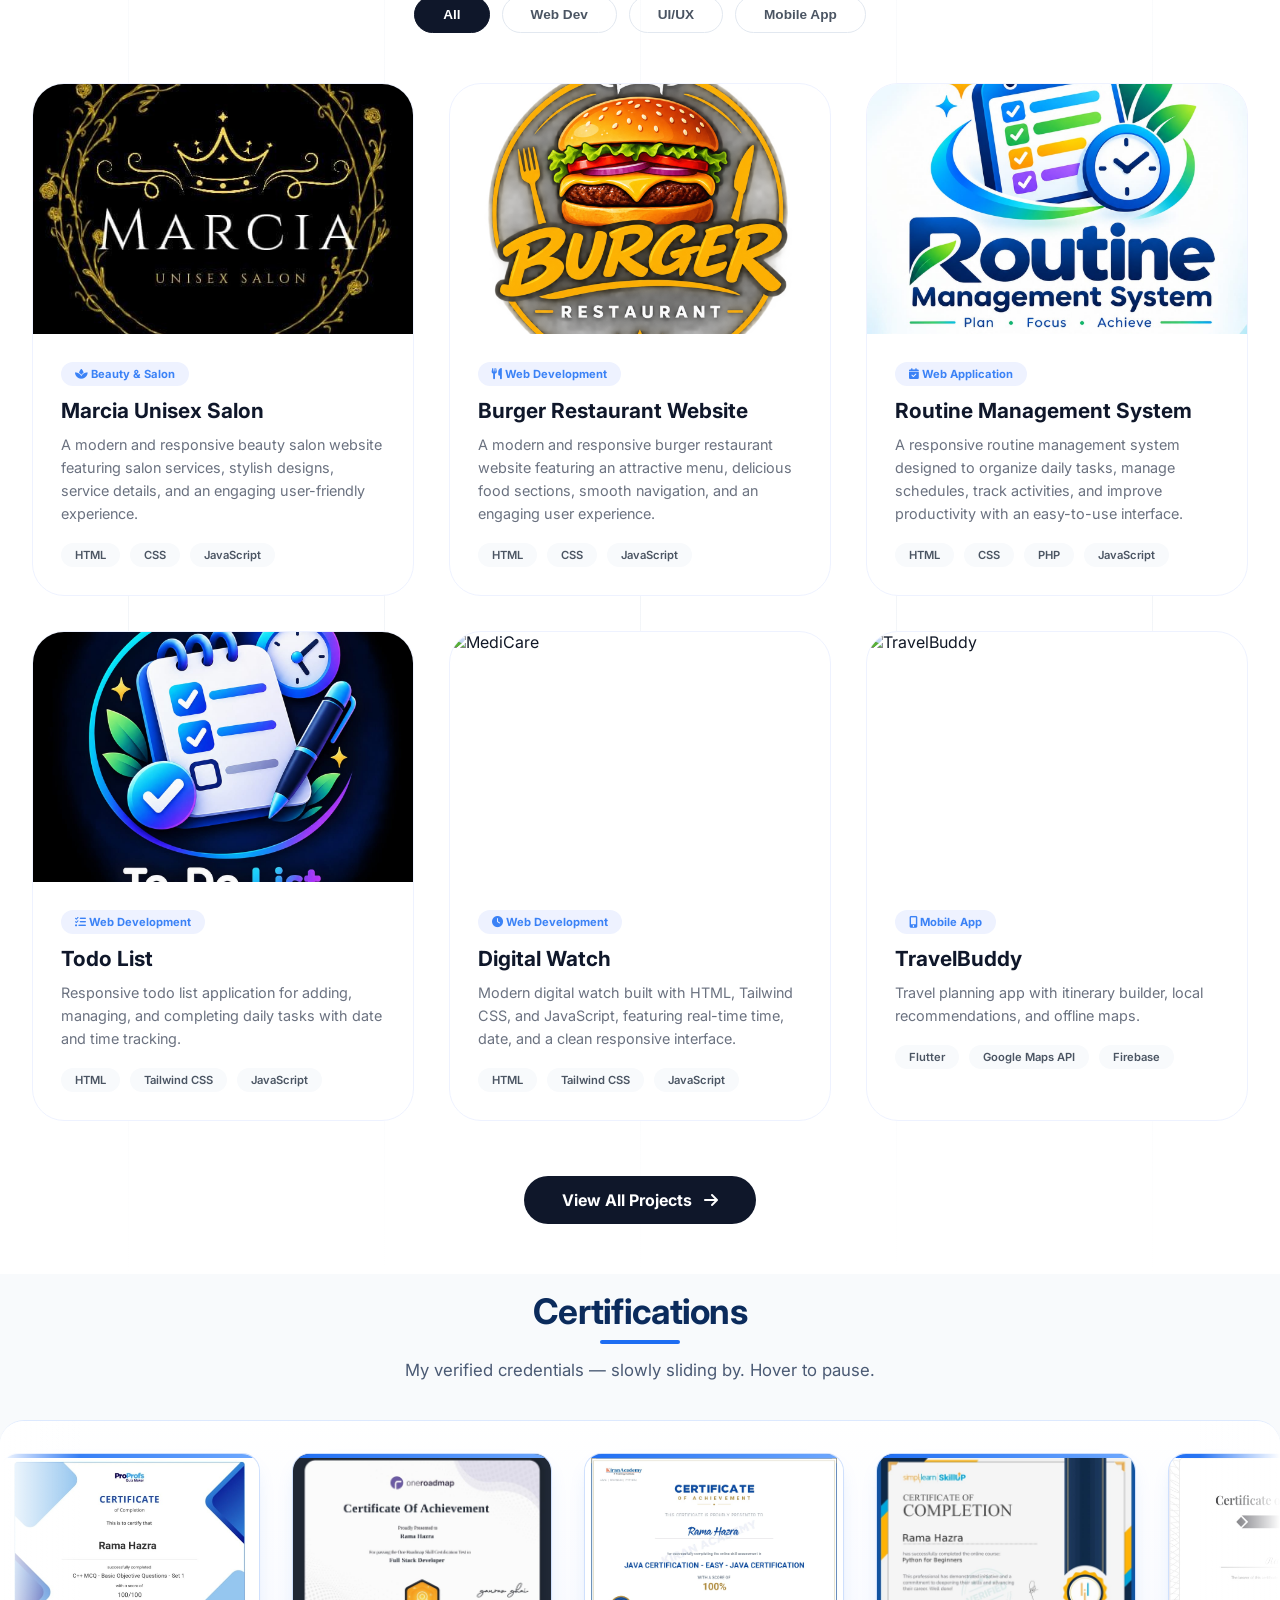
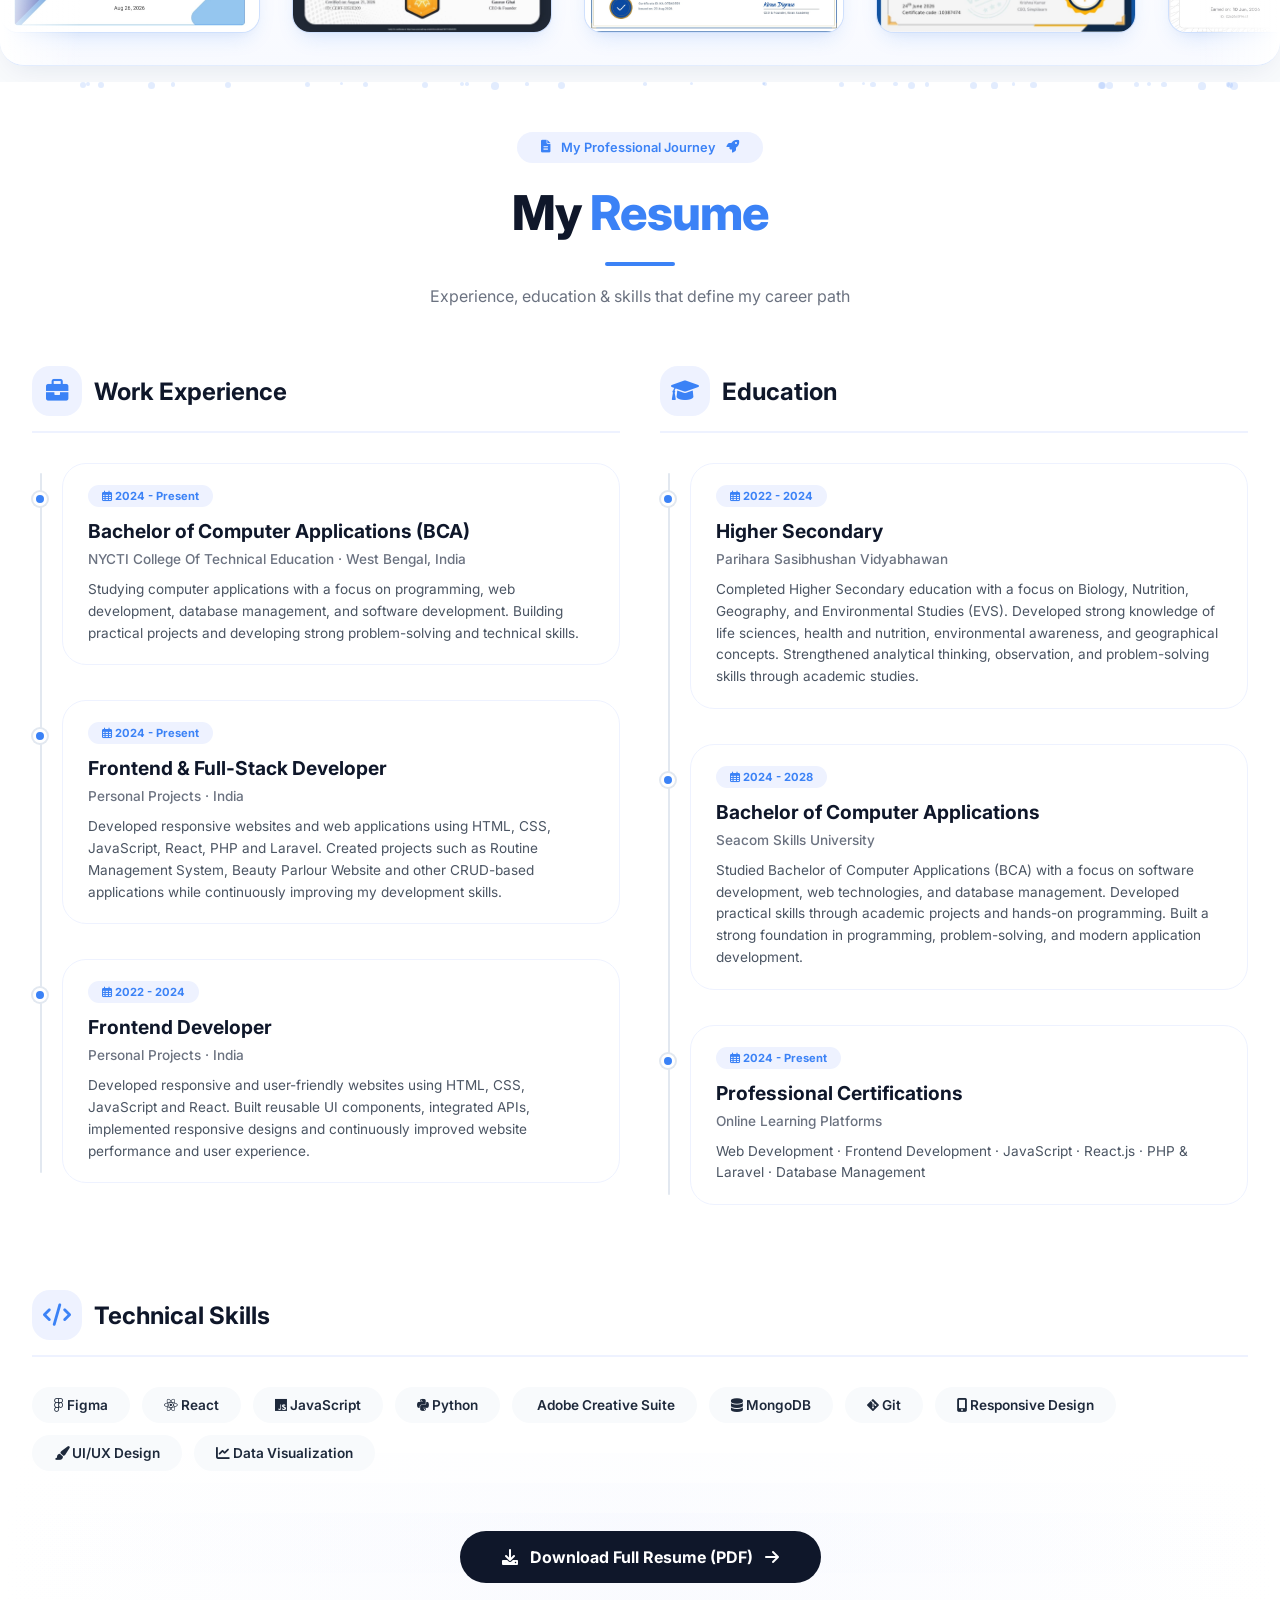
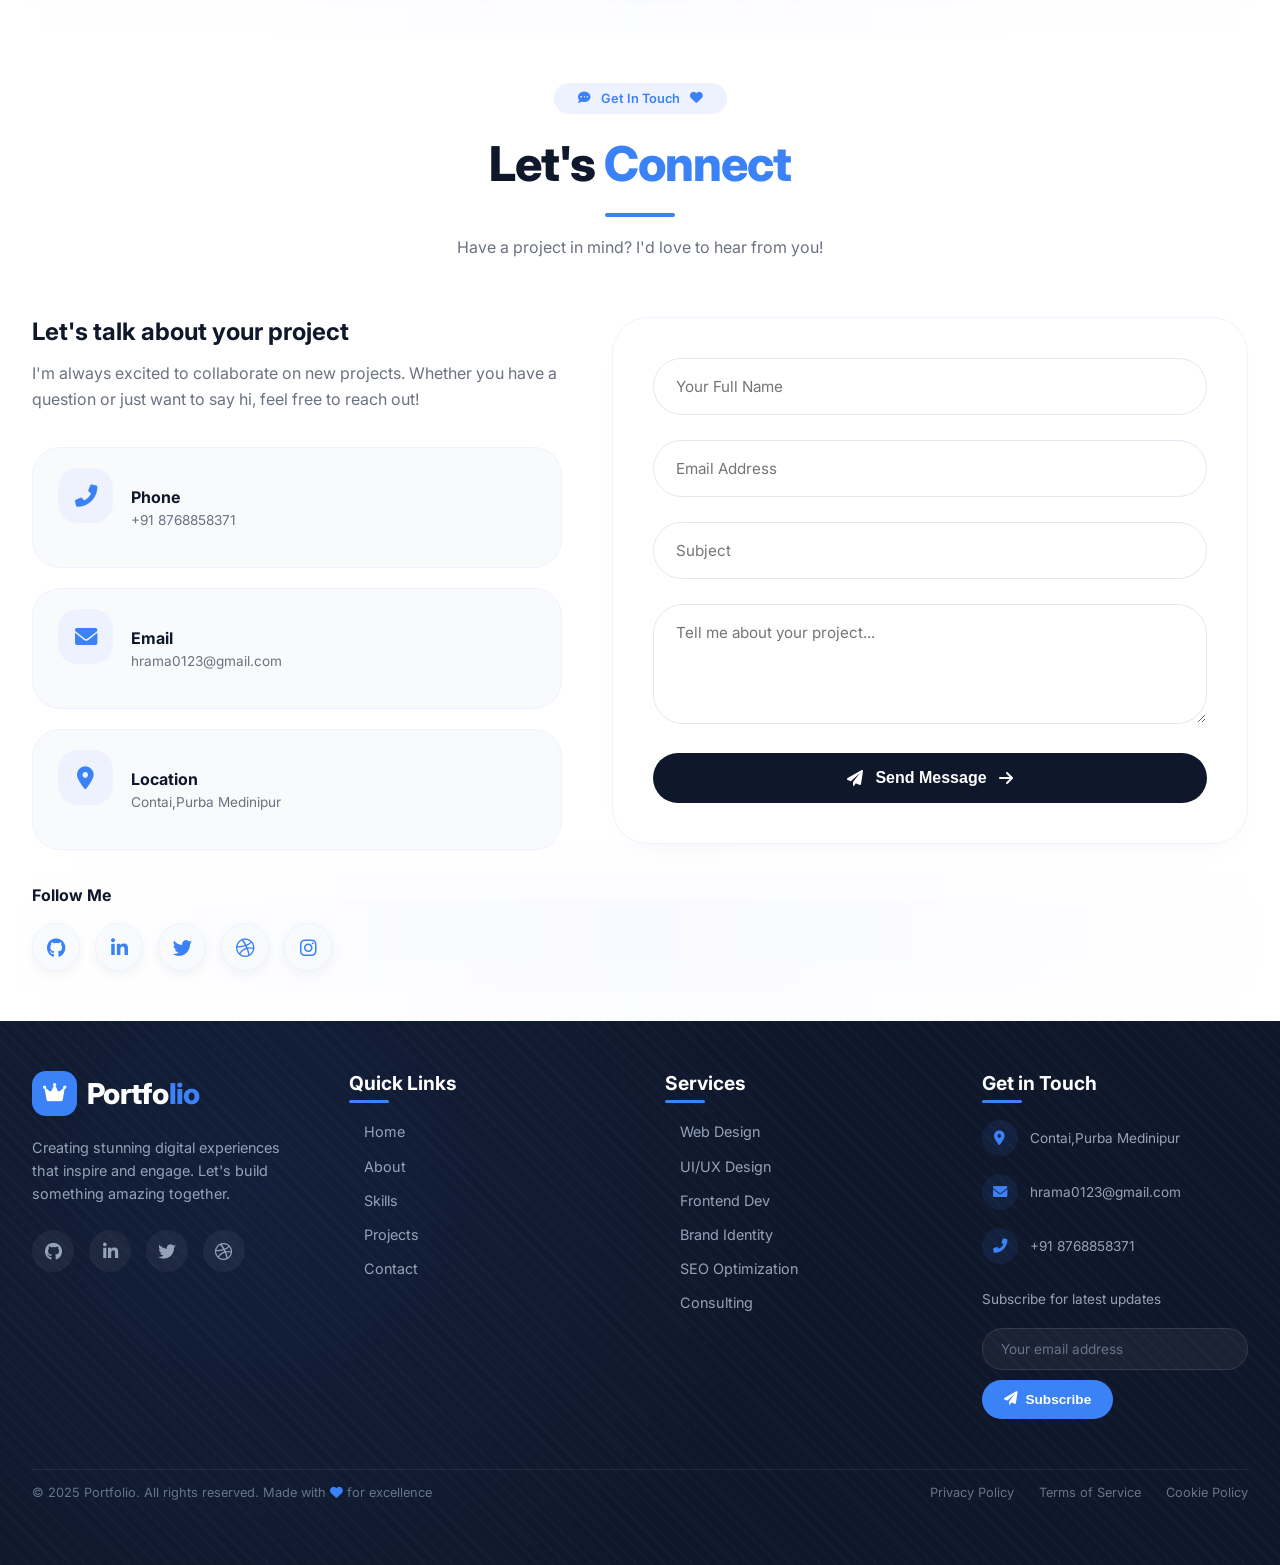
==== commit d964426e: "update project" ====
--- a/index.html
+++ b/index.html
@@ -838,9 +838,7 @@
               <div class="timeline-item">
                 <div class="timeline-dot"></div>
                 <span class="item-date"
-                  ><i class="far fa-calendar-alt"></i> 2024 - Present</span
-                >
-
+                  ><i class="far fa-calendar-alt"></i> 2024 - Present</span>
                 <h4>Bachelor of Computer Applications (BCA)</h4>
                 <div class="subtitle">
                   NYCTI College Of Technical Education · West Bengal, India
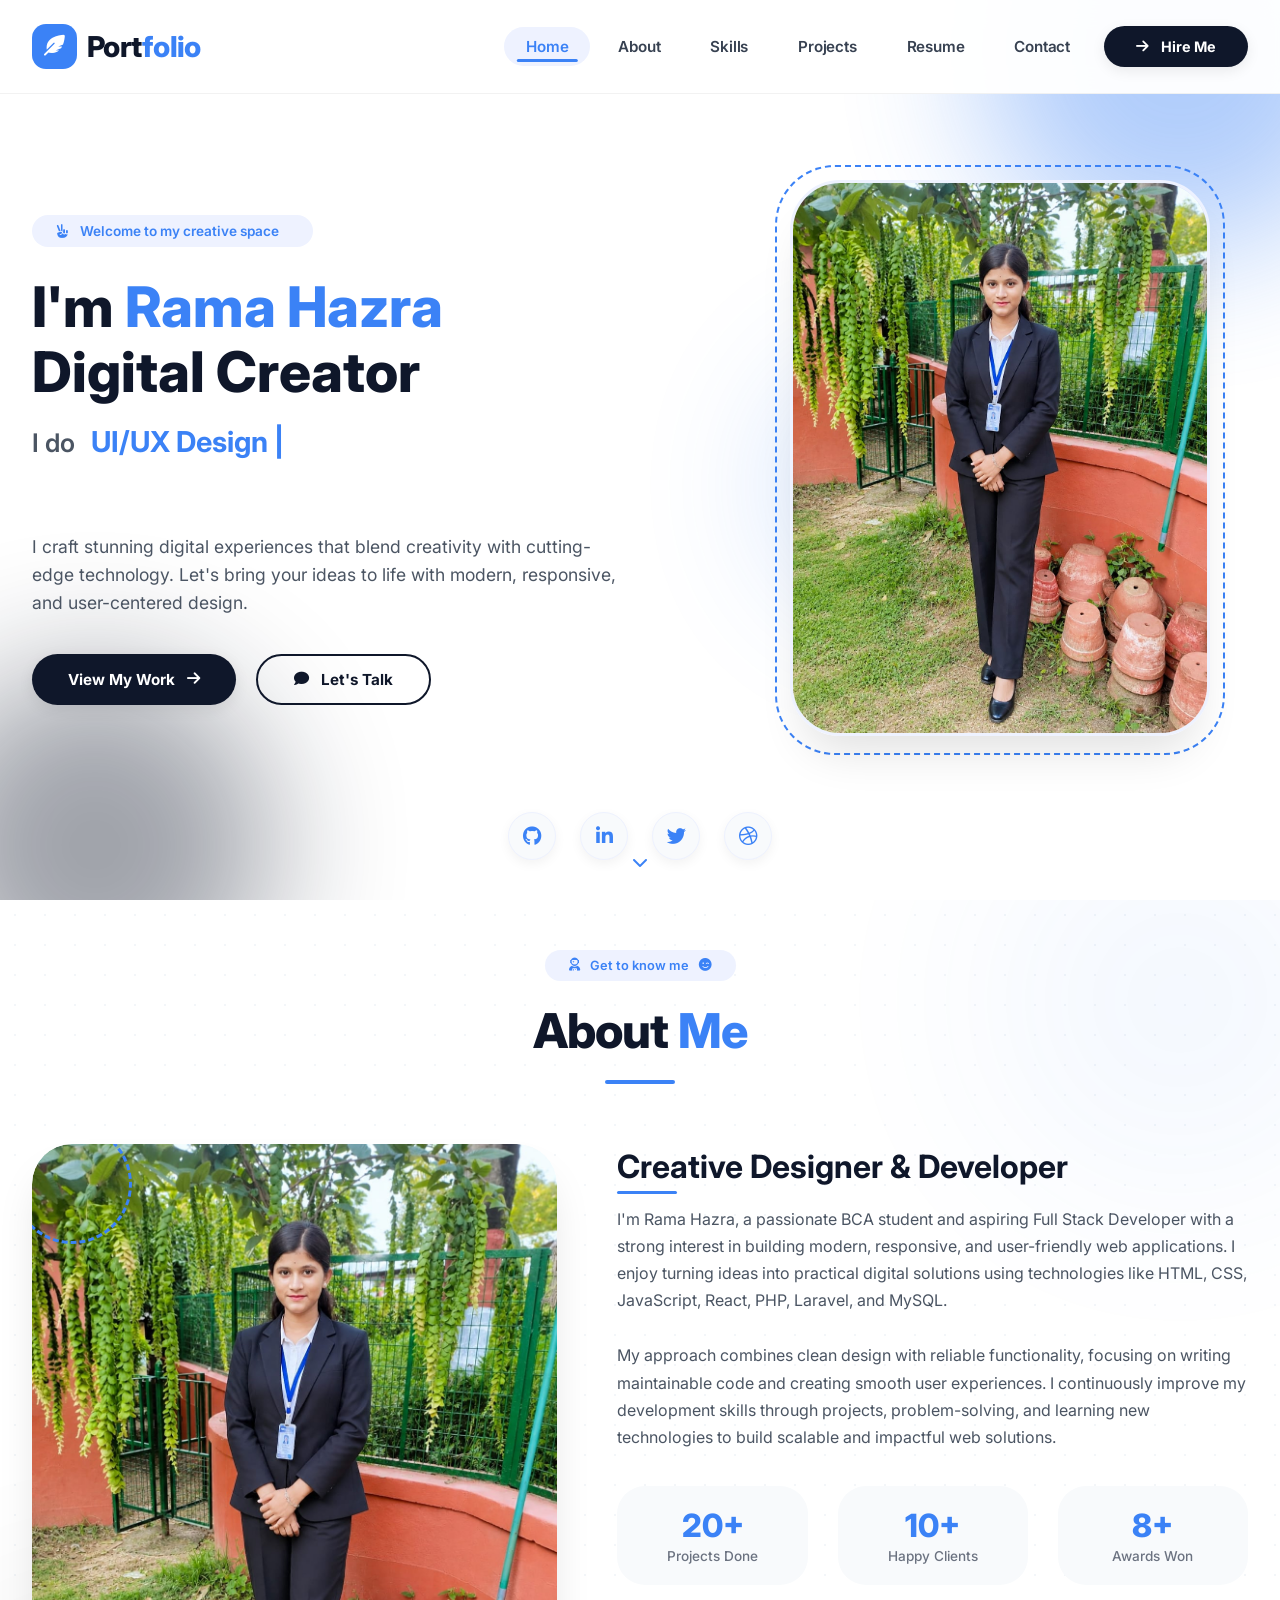
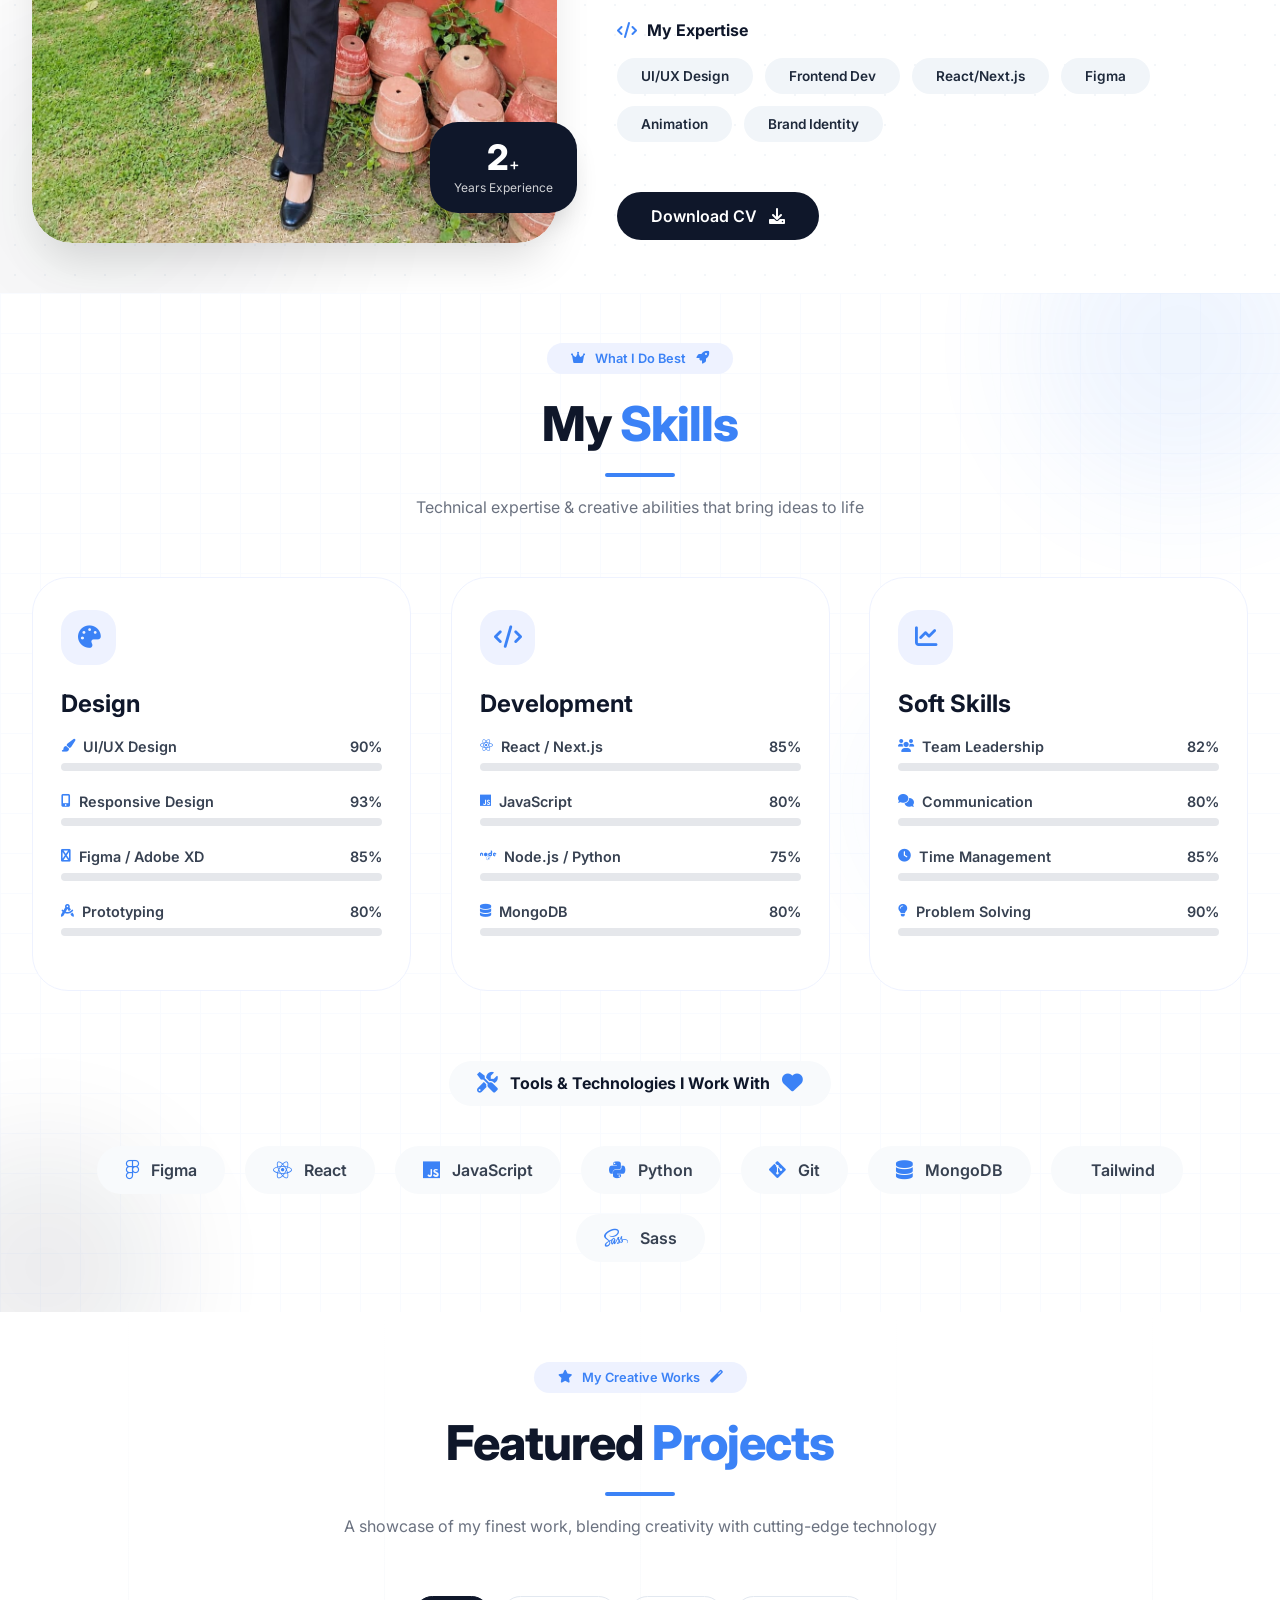
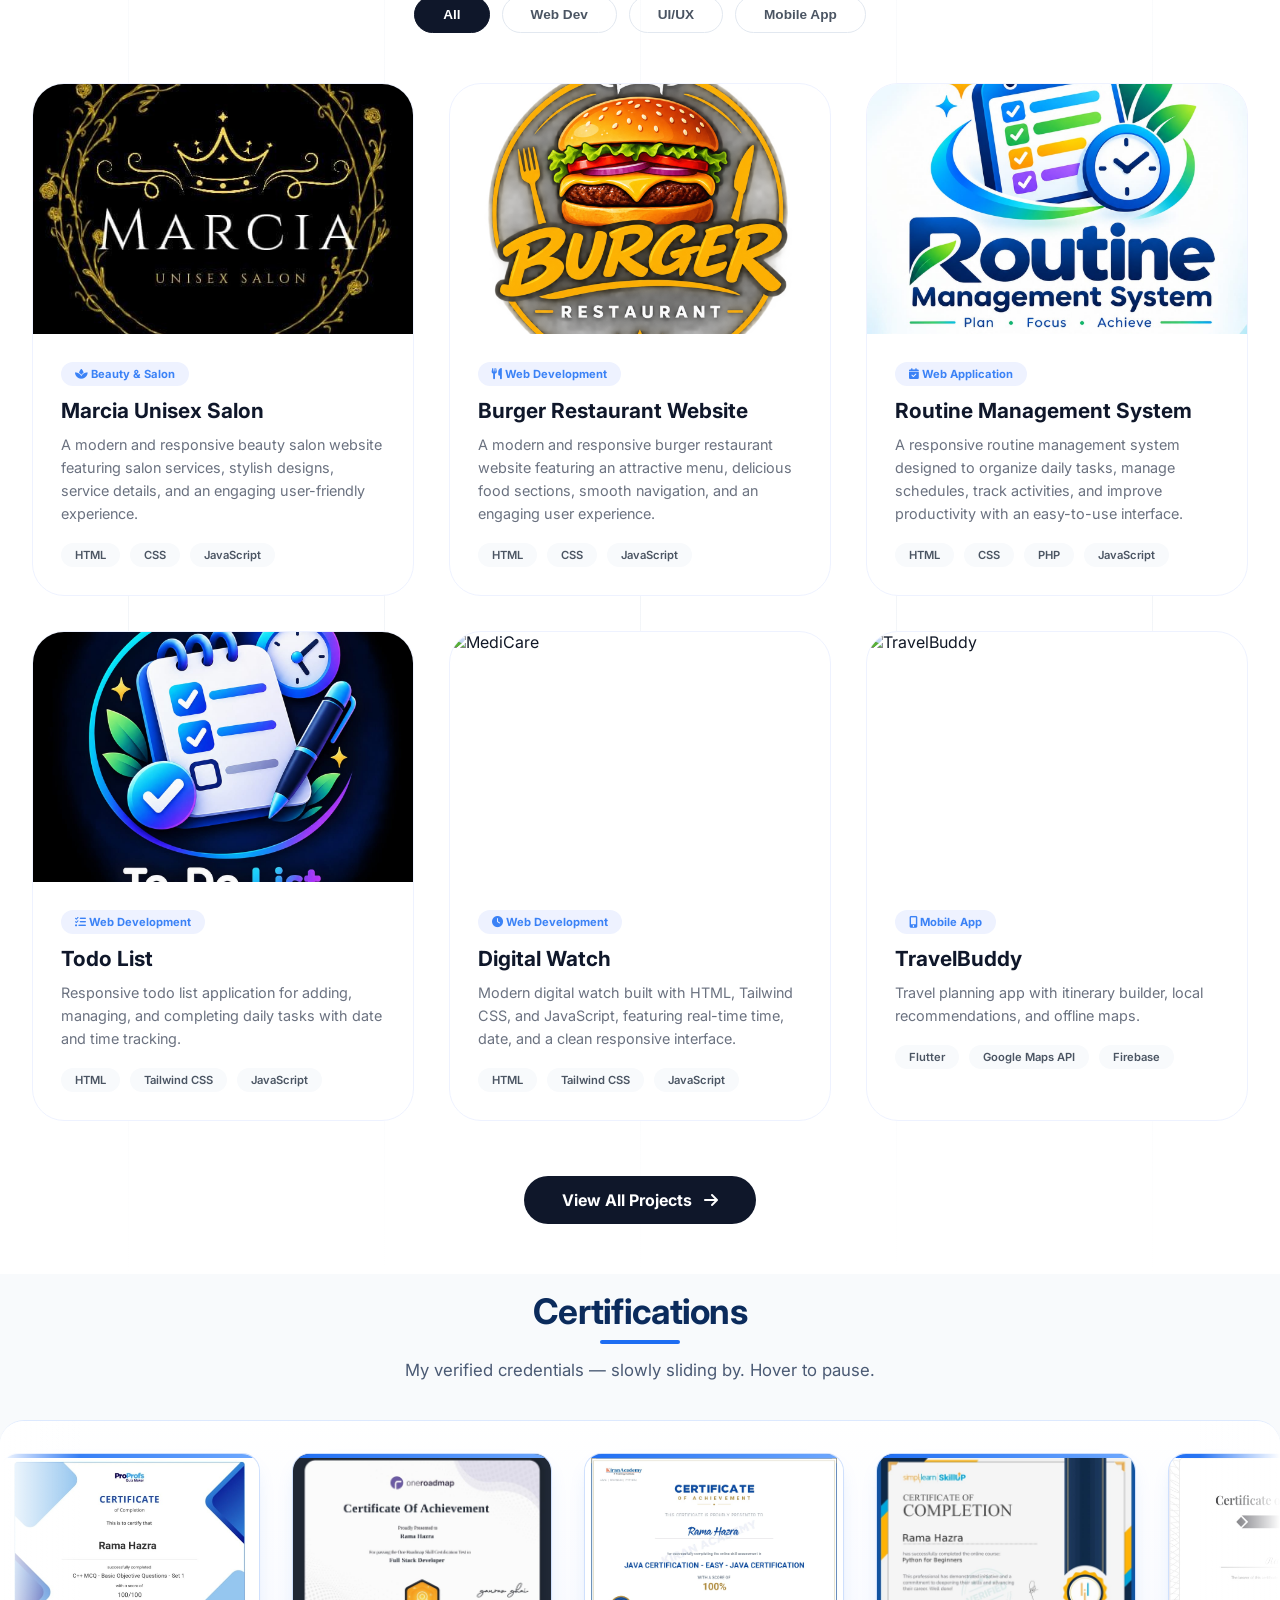
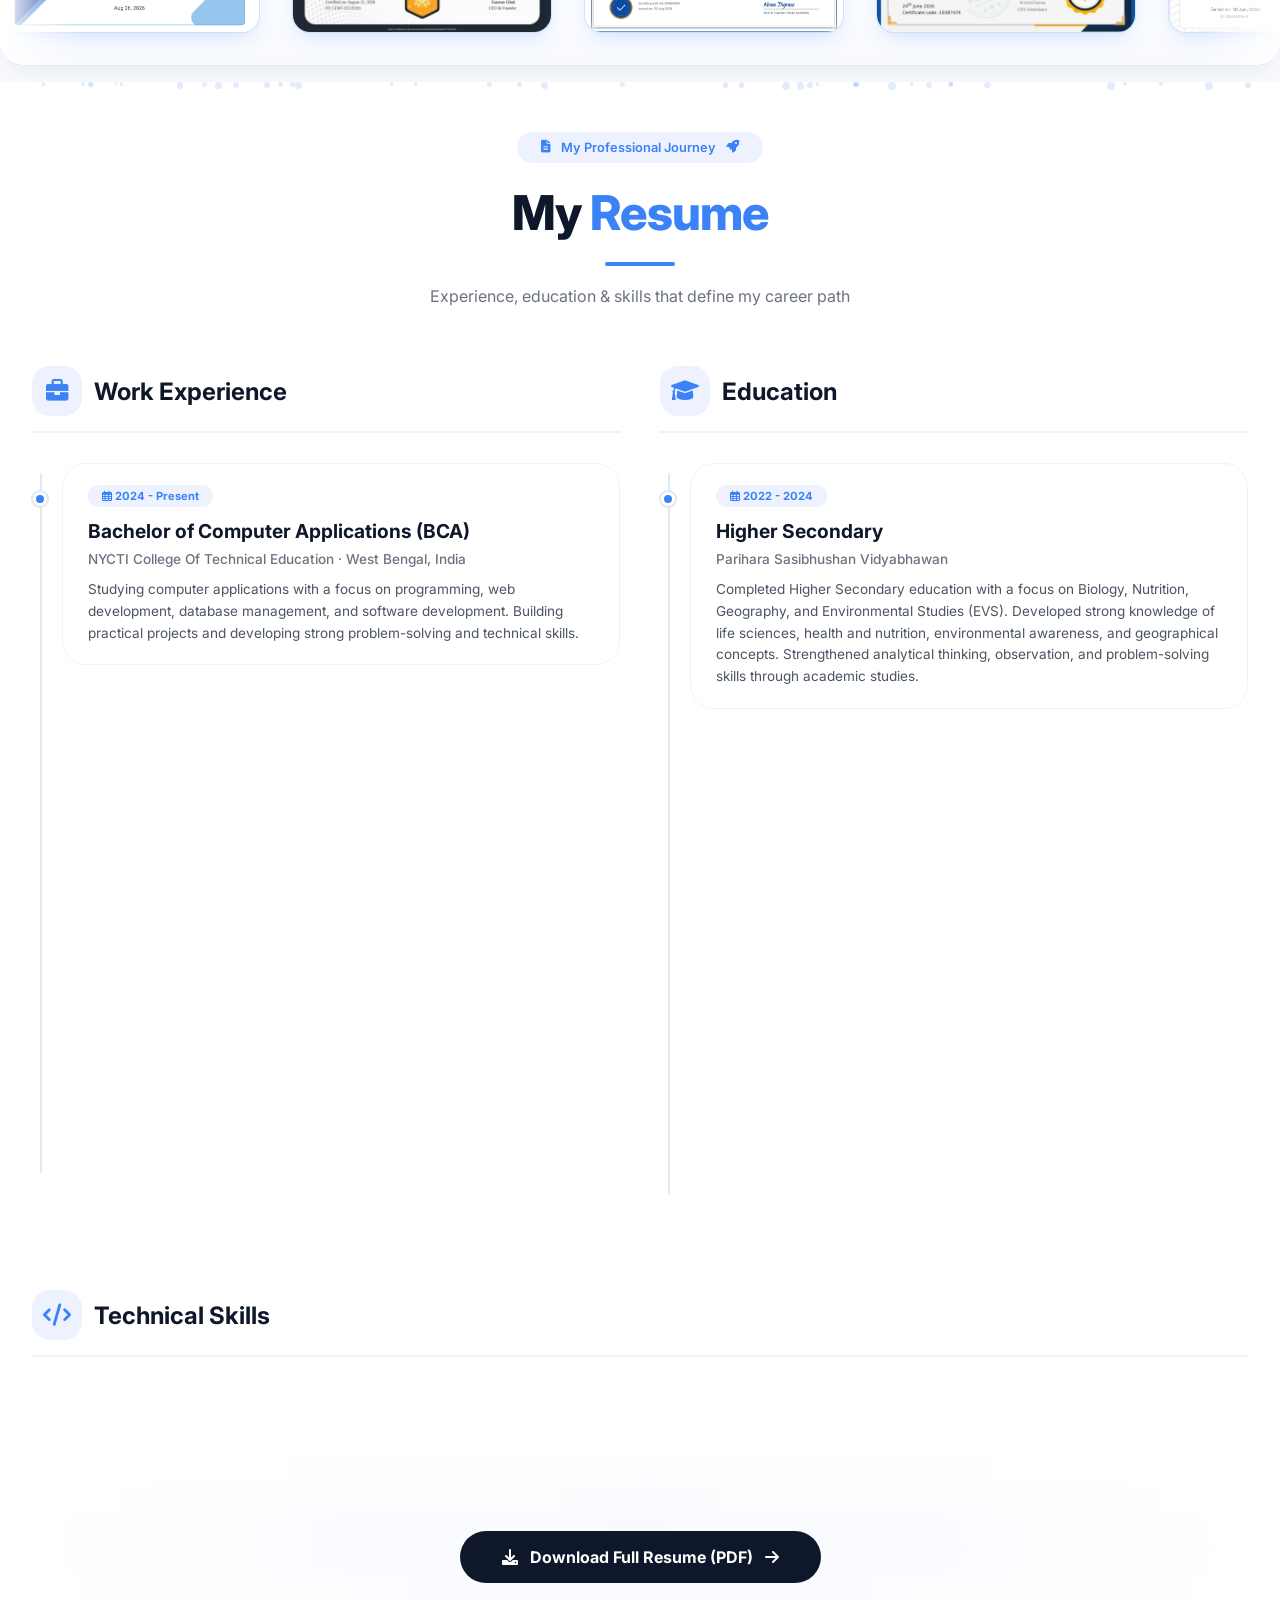
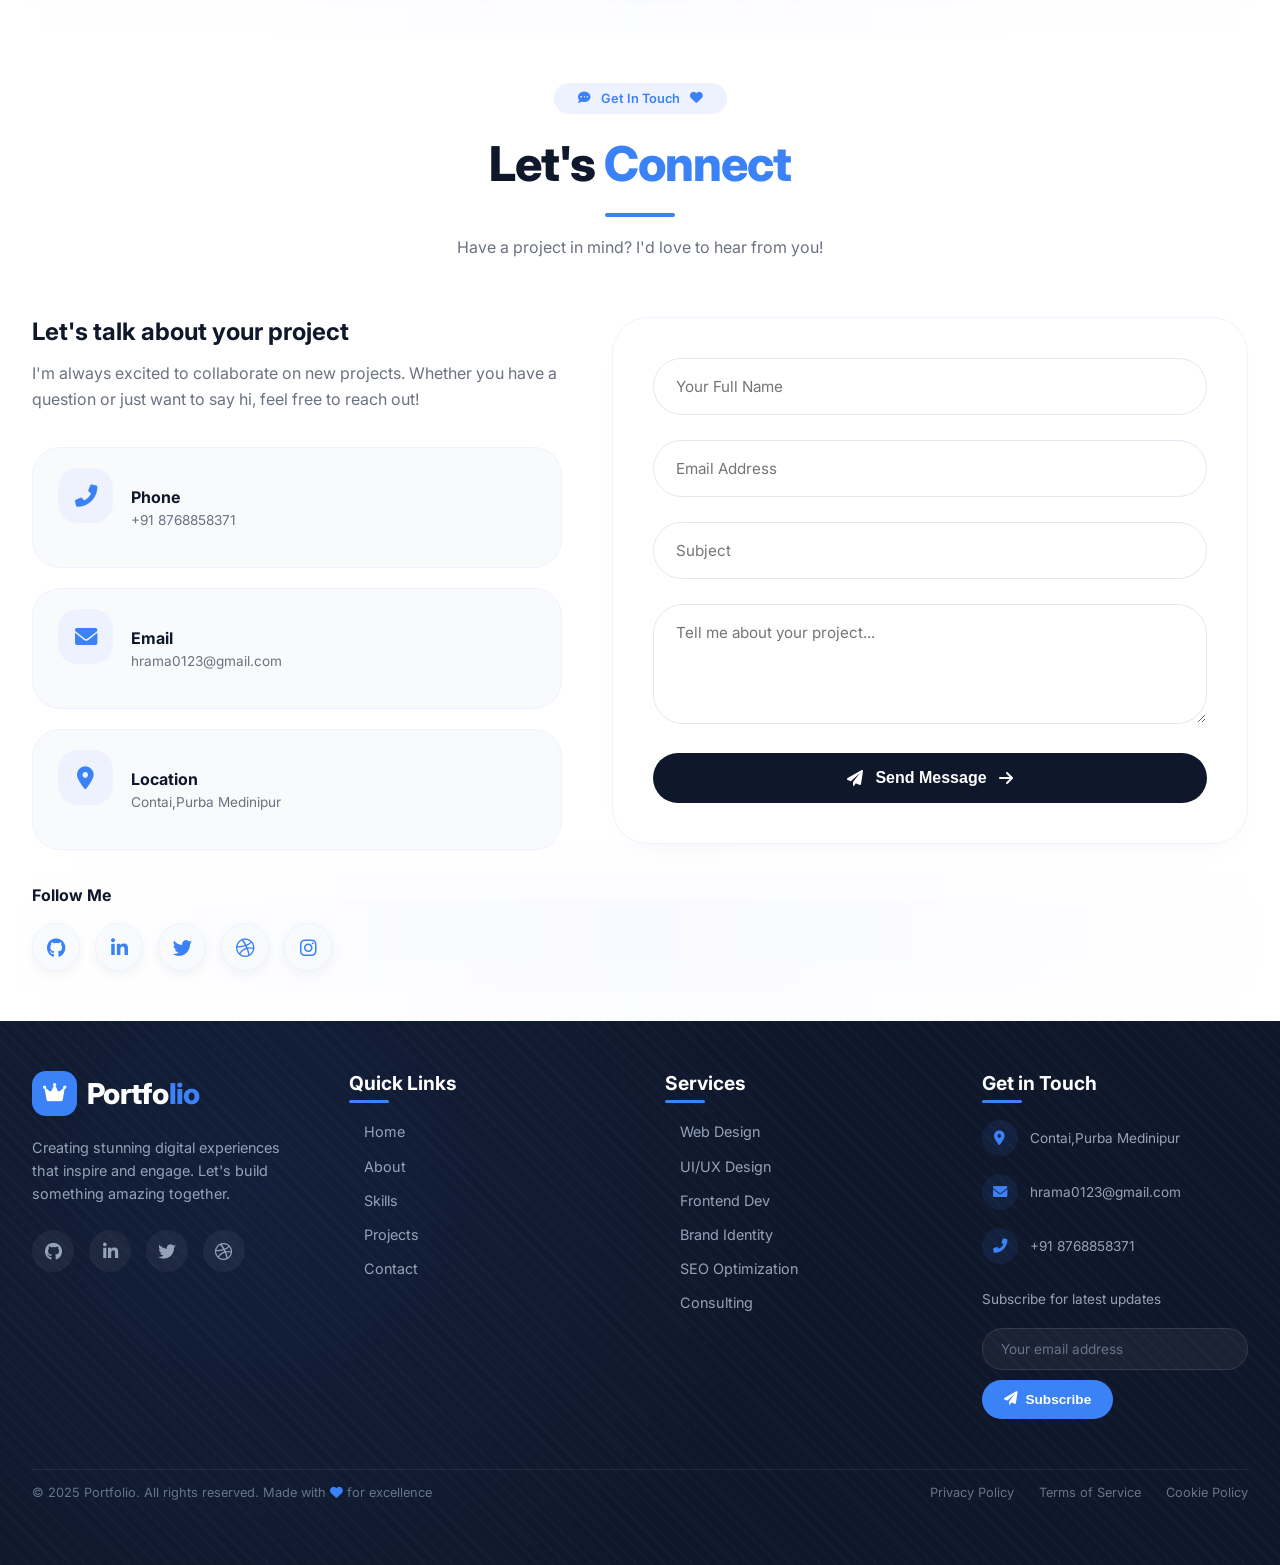
==== commit aa779490: "update project" ====
--- a/index.html
+++ b/index.html
@@ -805,10 +805,8 @@
         <div class="wave"></div>
         <div class="wave"></div>
       </div>
-
       <!-- Floating Dots -->
       <div class="floating-dots" id="floatingDots"></div>
-
       <div class="container">
         <!-- Section Header -->
         <div class="section-header">
@@ -823,7 +821,6 @@
             Experience, education & skills that define my career path
           </p>
         </div>
-
         <!-- Resume Grid -->
         <div class="resume-grid">
           <!-- Left Column - Experience -->
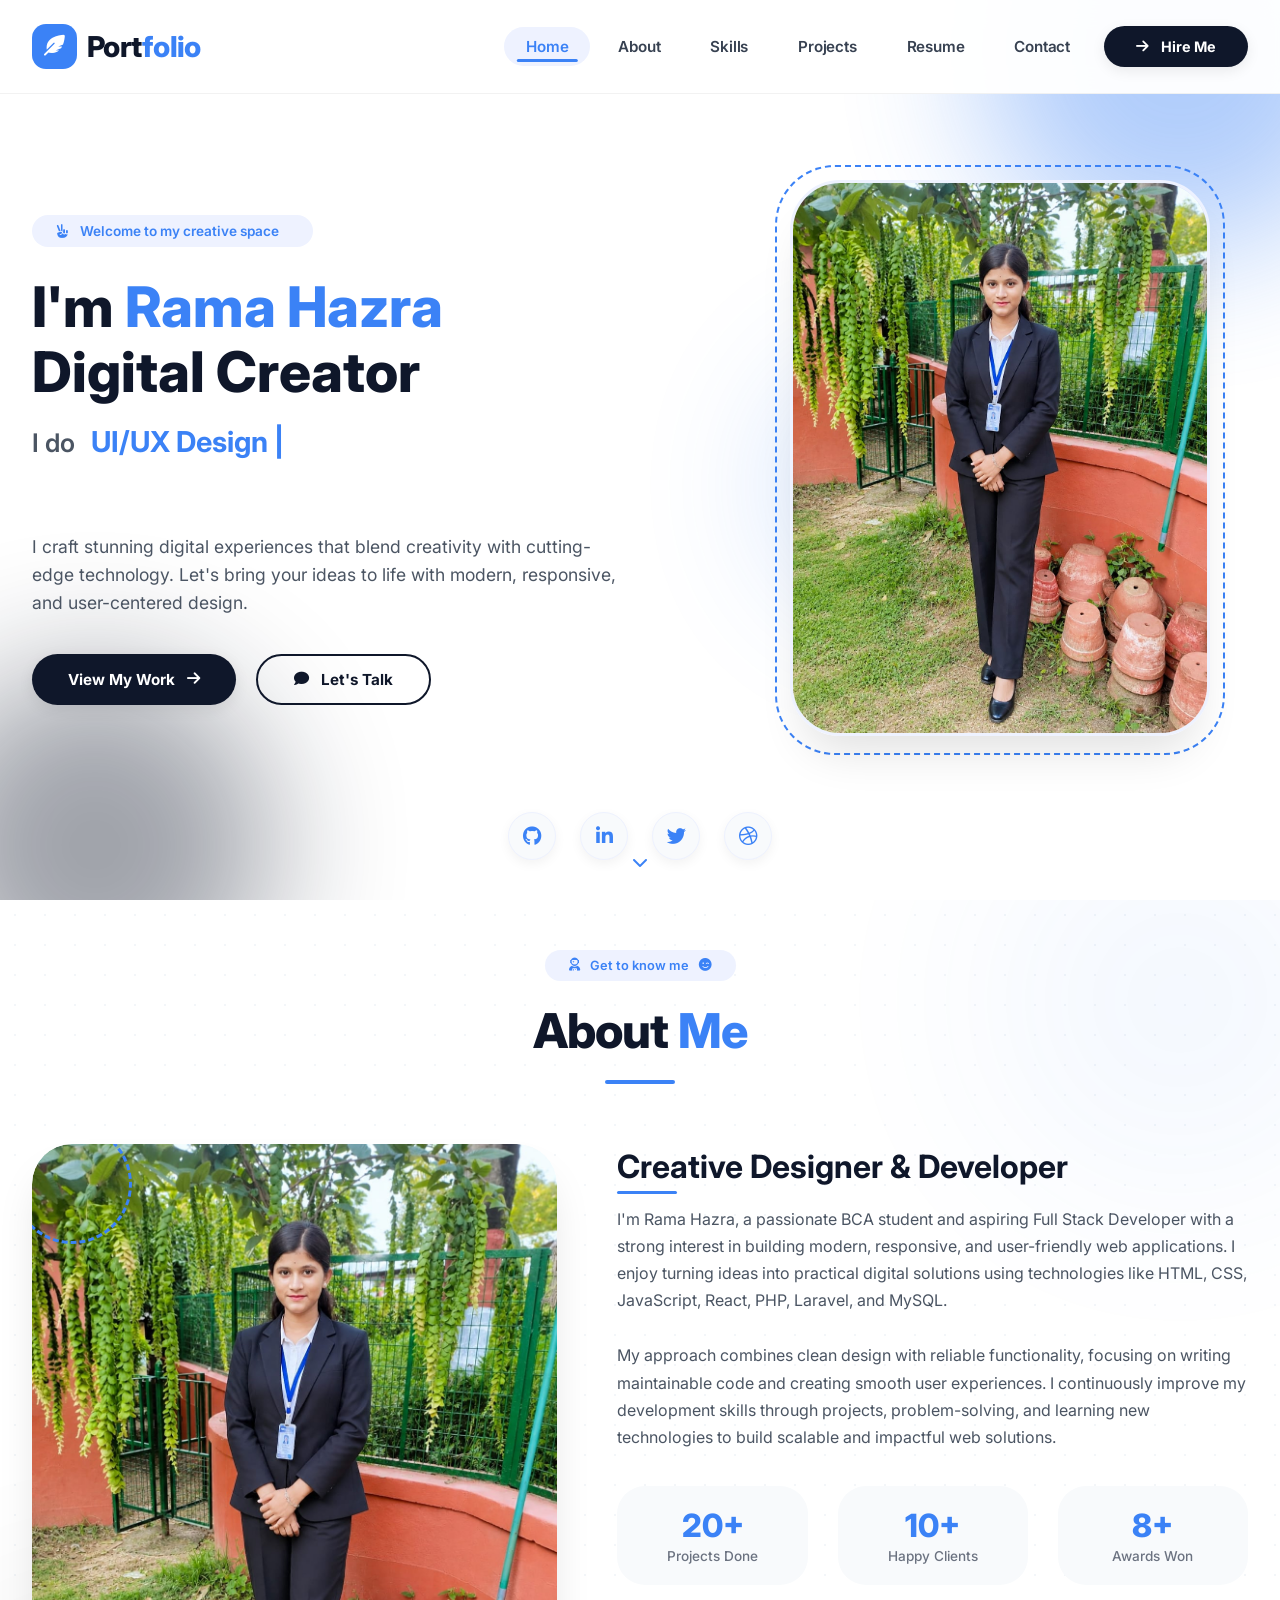
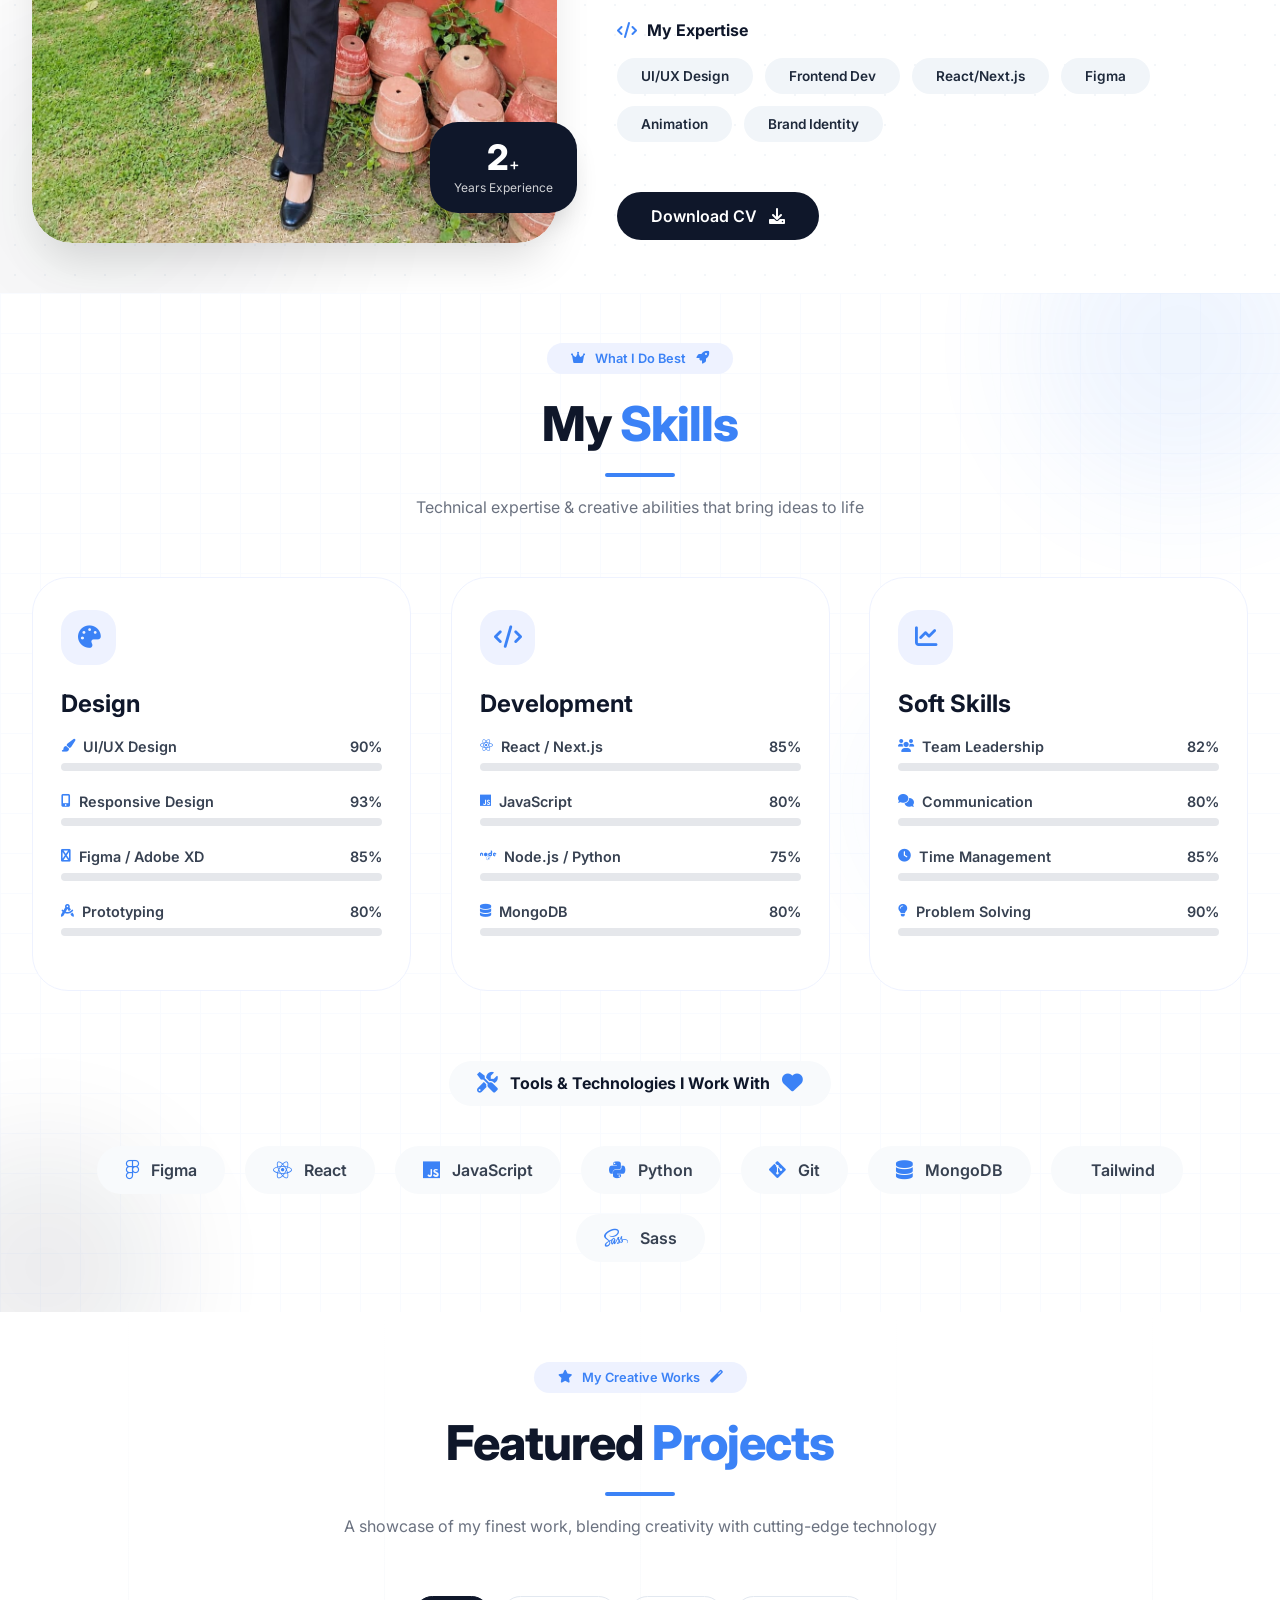
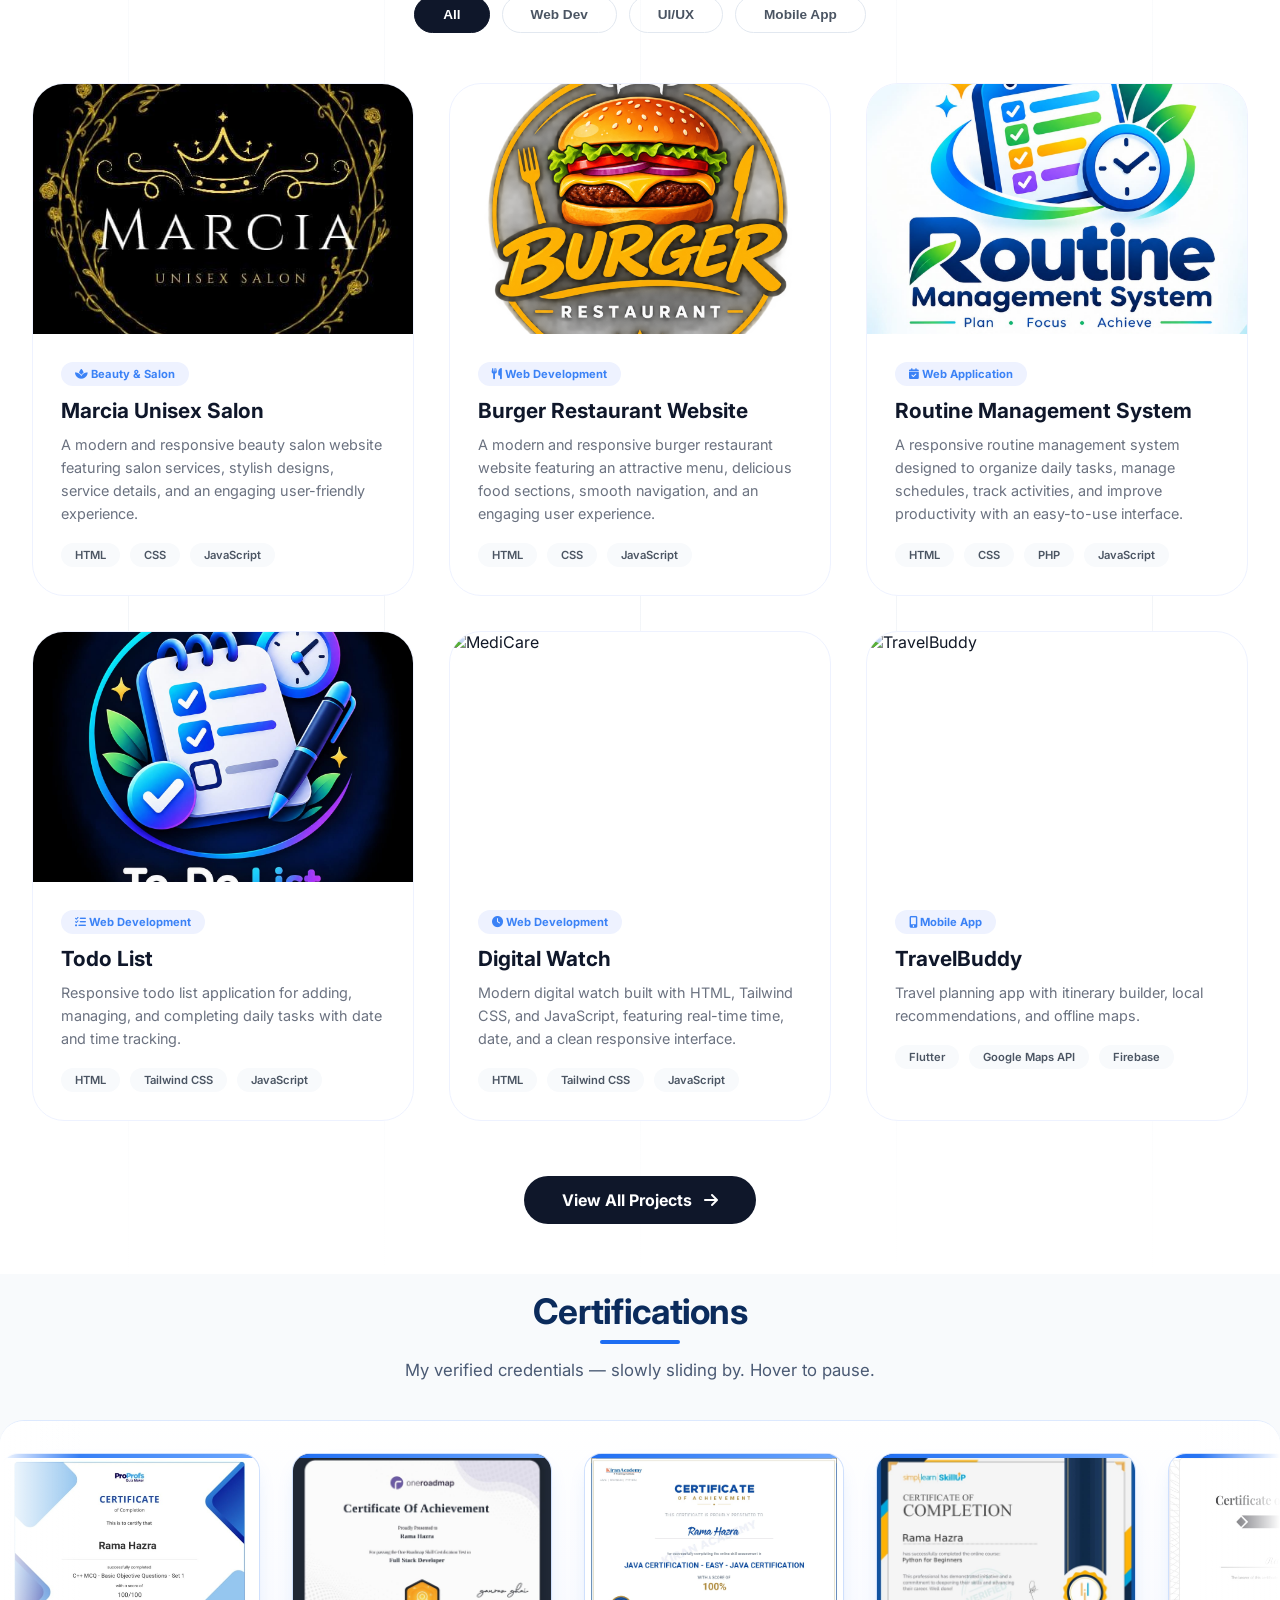
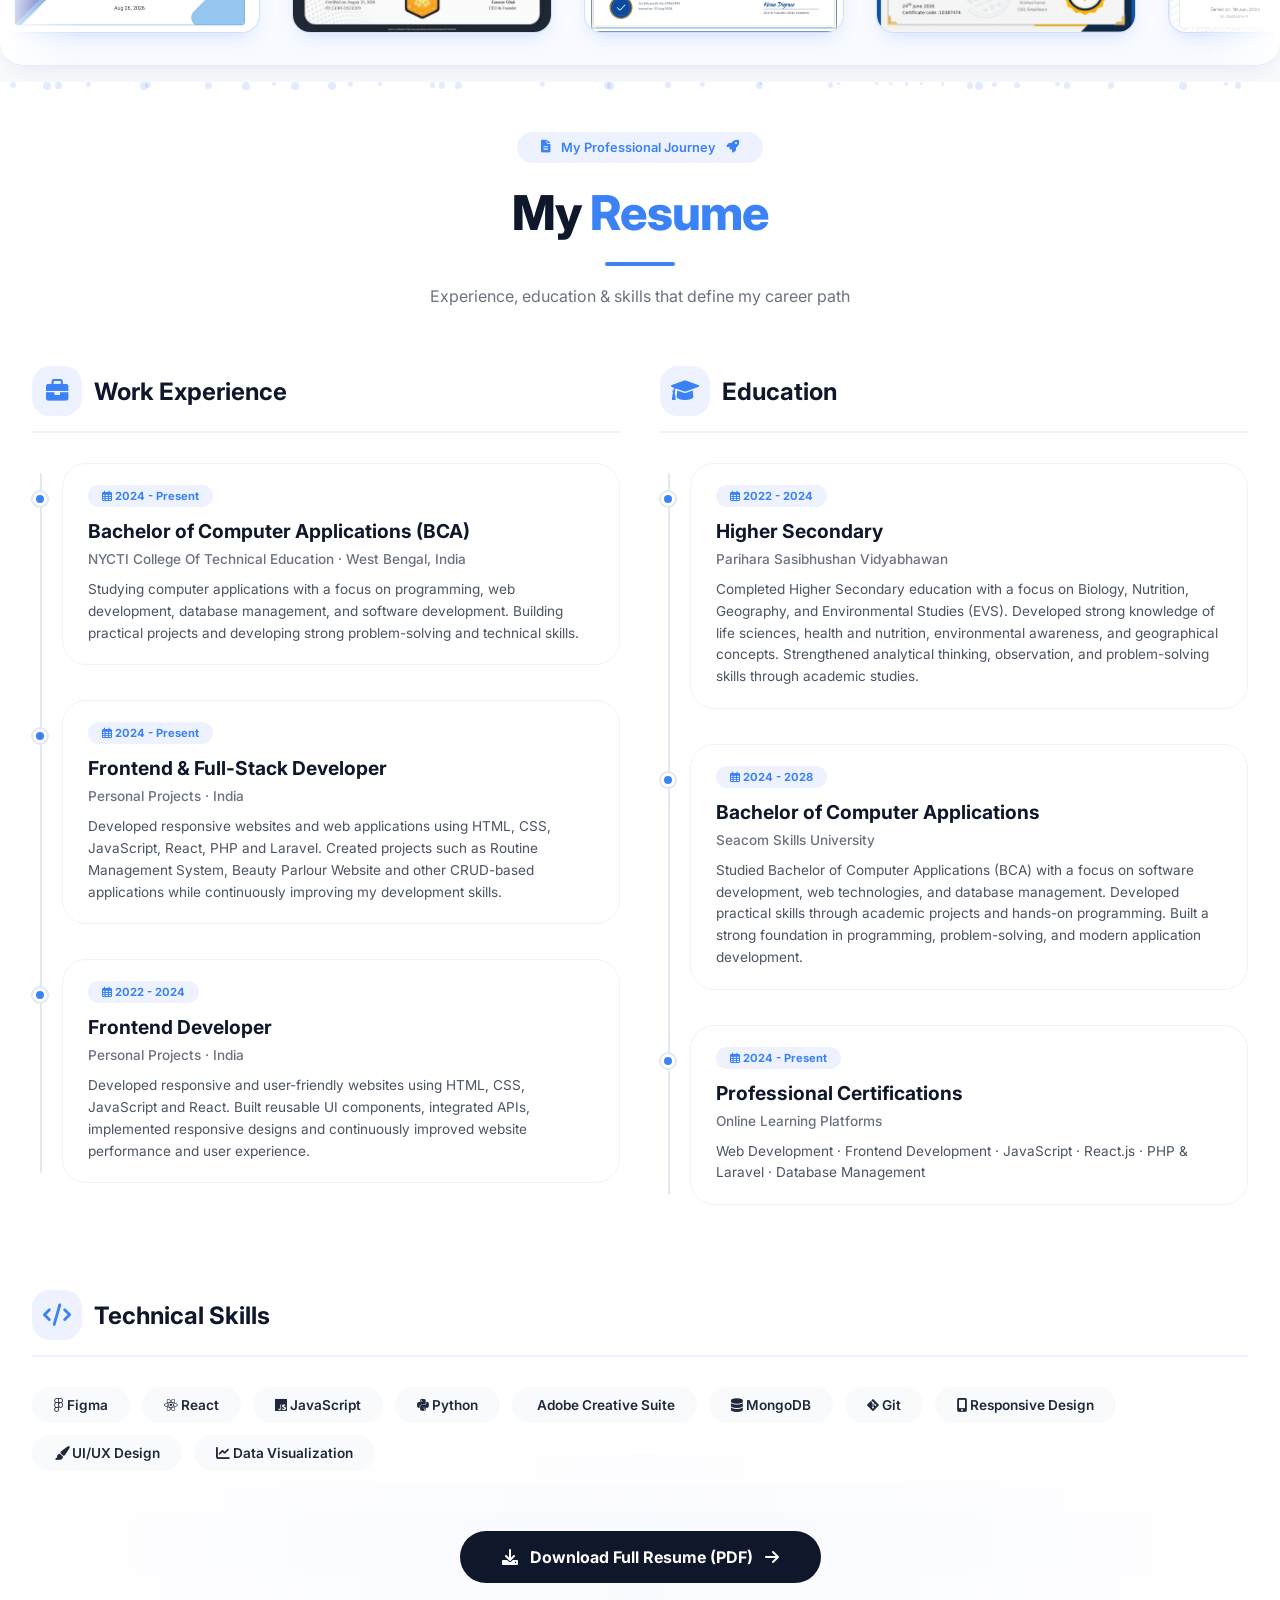
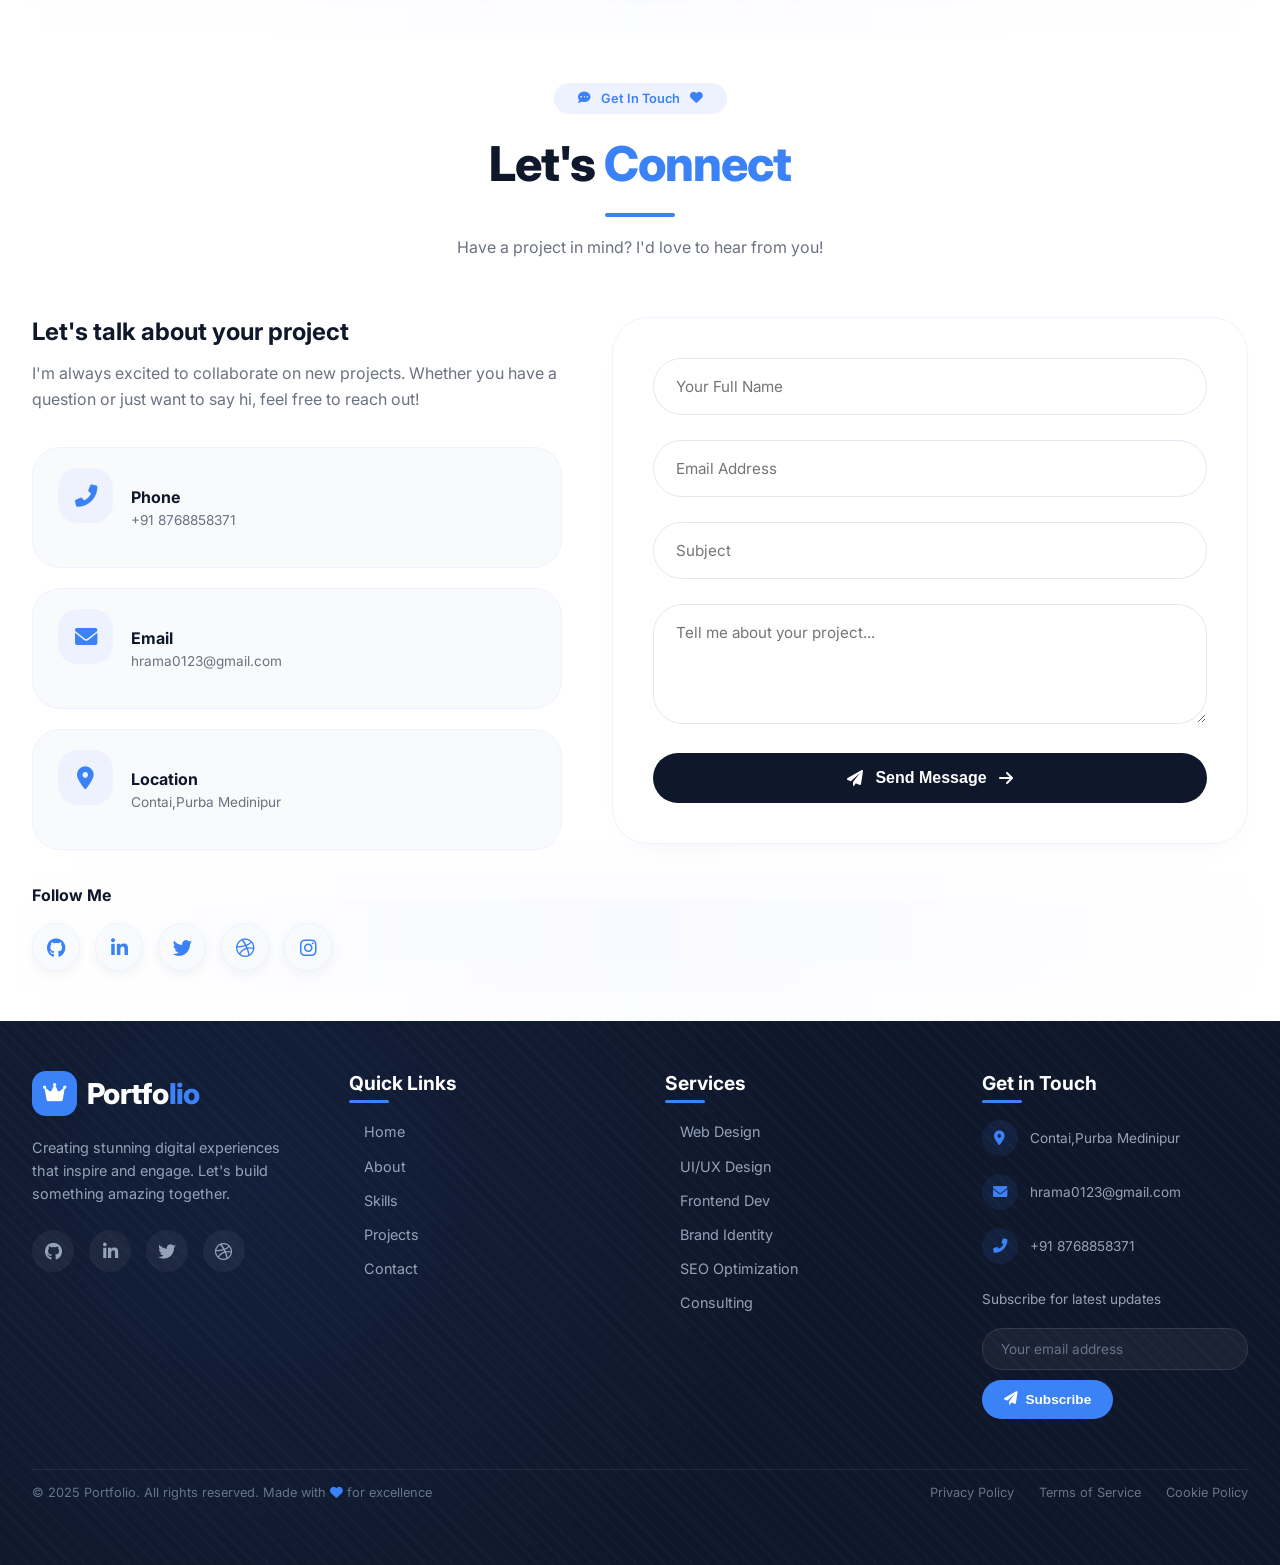
==== commit 8e62abc0: "update project" ====
--- a/index.html
+++ b/index.html
@@ -767,18 +767,15 @@
               alt="Certified Ethical Hacker certificate"
             />
           </div>
-
           <div class="portfolio-cert-card">
             <img
               src="img/cert5.jpg"
               alt="Microsoft Azure Fundamentals certificate"
             />
           </div>
-
           <div class="portfolio-cert-card">
             <img src="img/cert6.jpg" alt="TensorFlow Developer certificate" />
           </div>
-
           <!-- SECOND SET -->
           <div class="portfolio-cert-card">
             <img
@@ -786,7 +783,6 @@
               alt="AWS Certified Solutions Architect certificate"
             />
           </div>
-
           <div class="portfolio-cert-card">
             <img
               src="img/cert8.jpg"
@@ -796,7 +792,6 @@
         </div>
       </div>
     </section>
-
     <!-- ========= ANIMATED RESUME SECTION ========= -->
     <section class="resume-section" id="resume">
       <!-- Background Waves -->
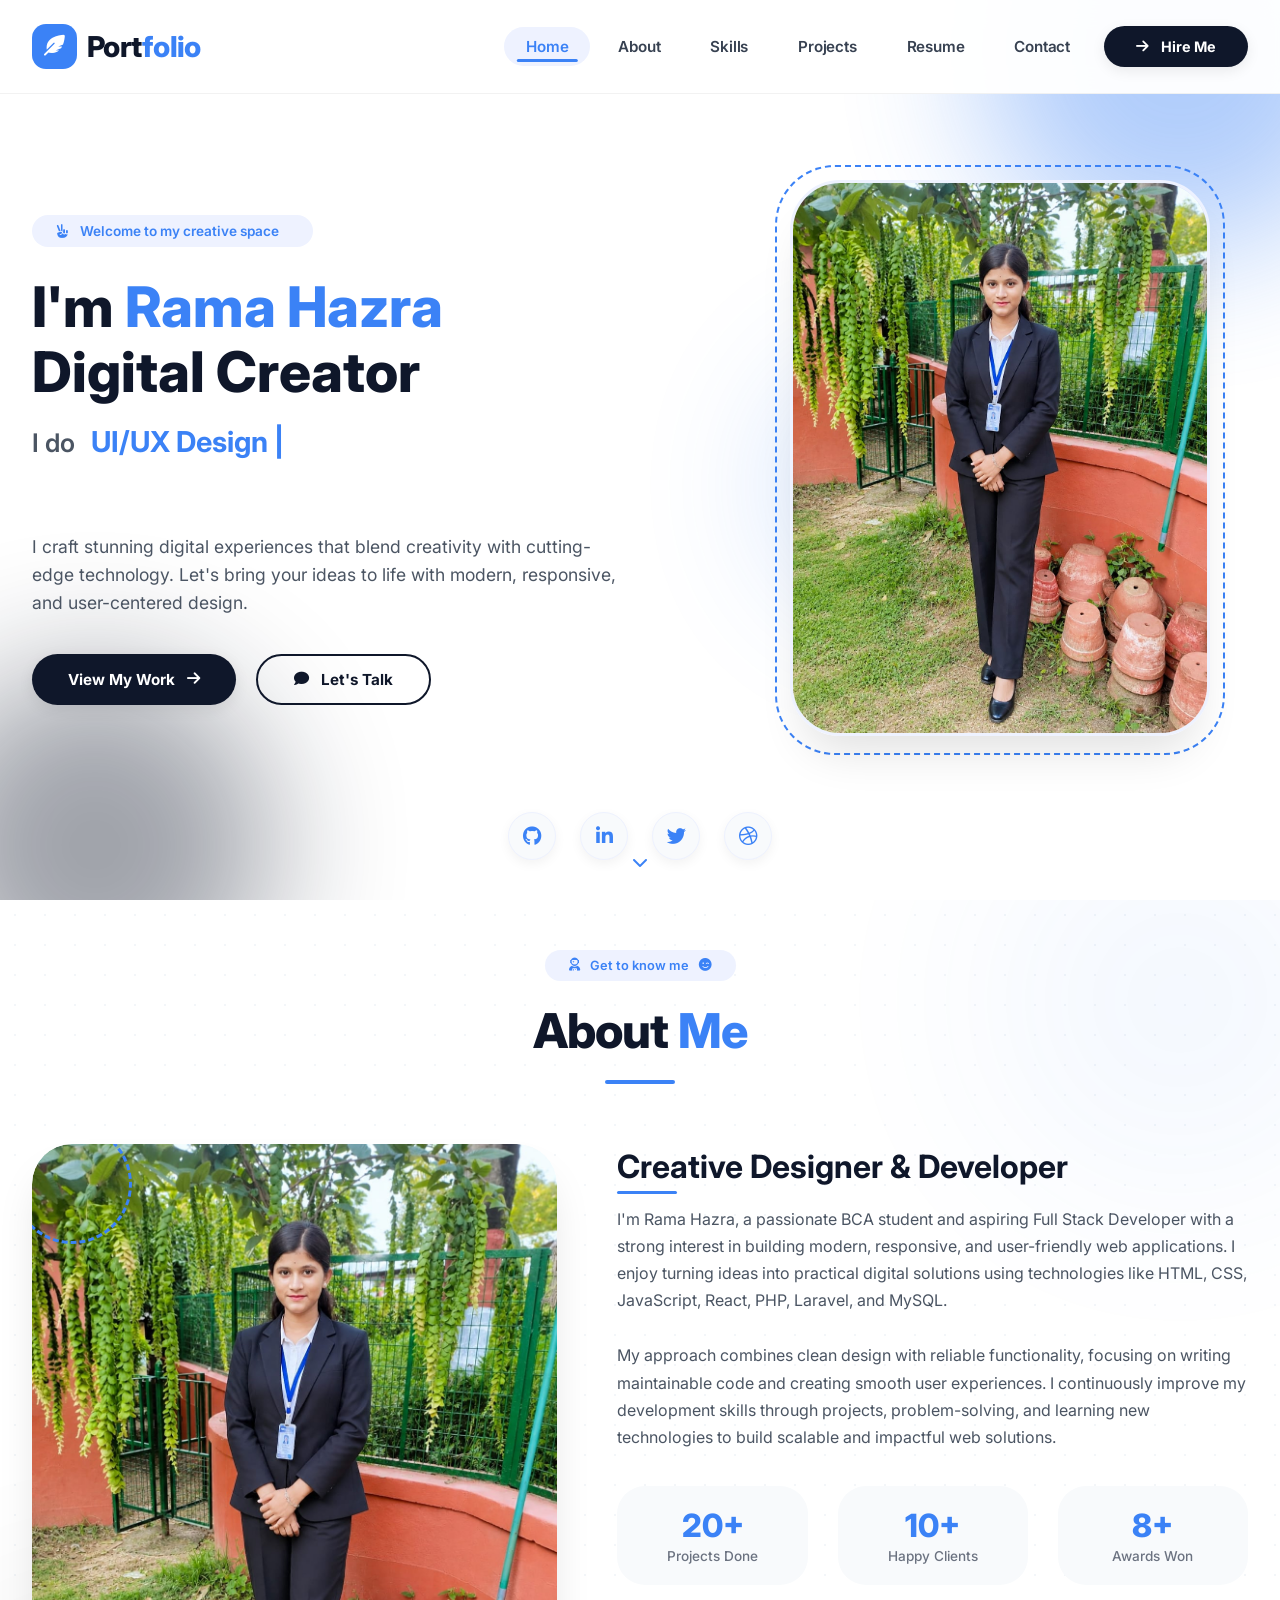
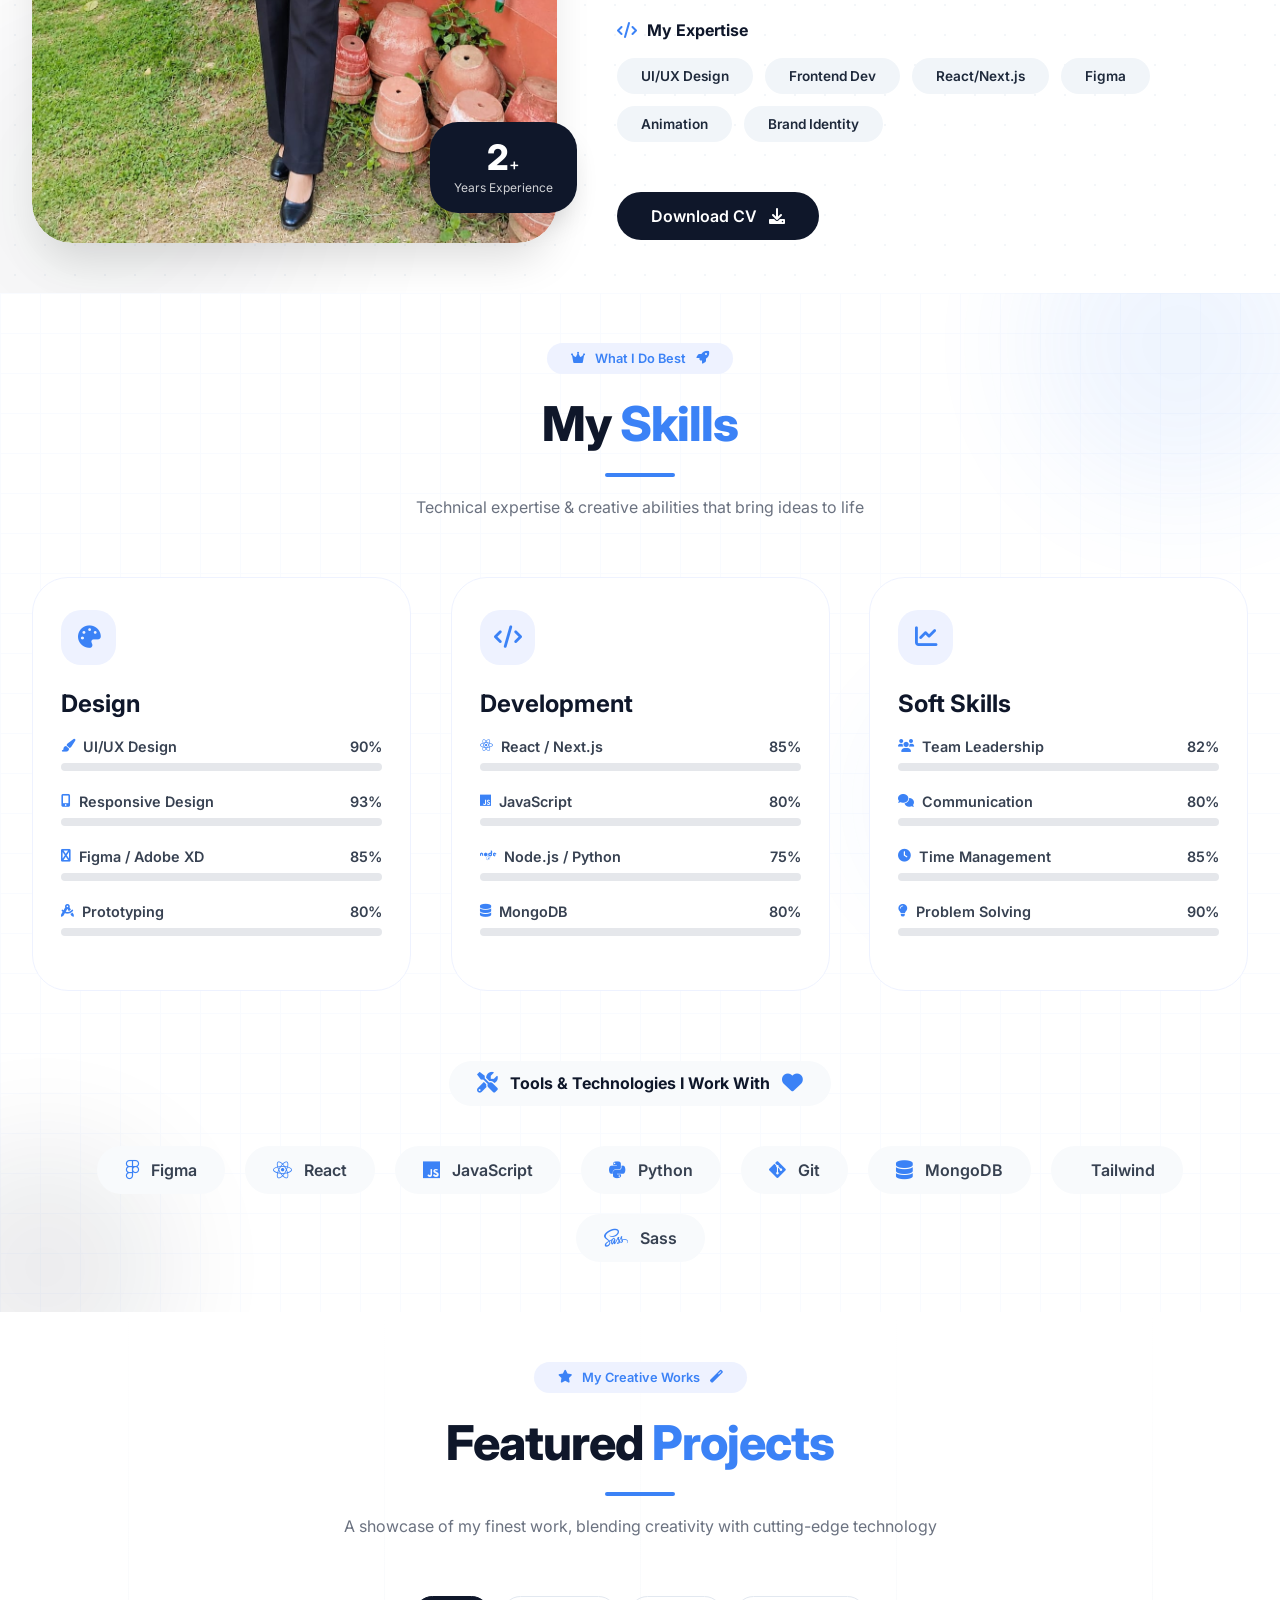
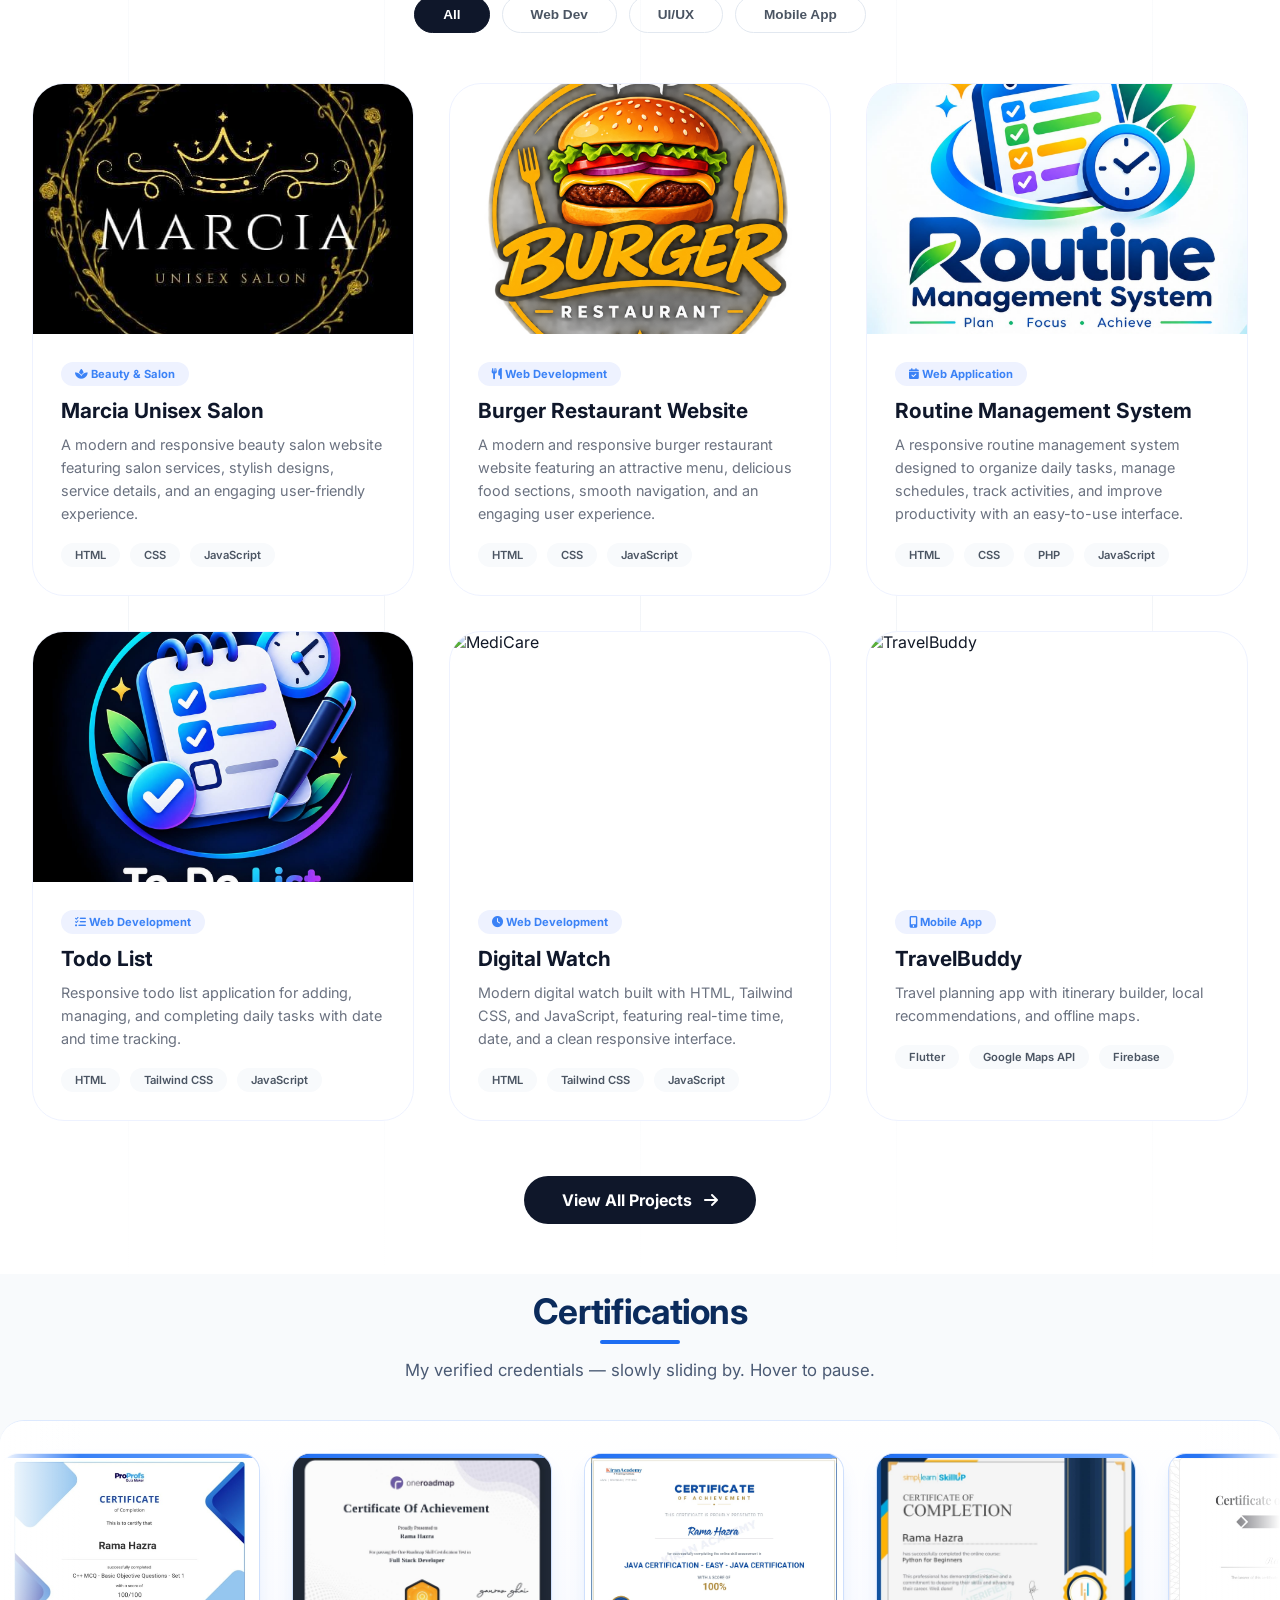
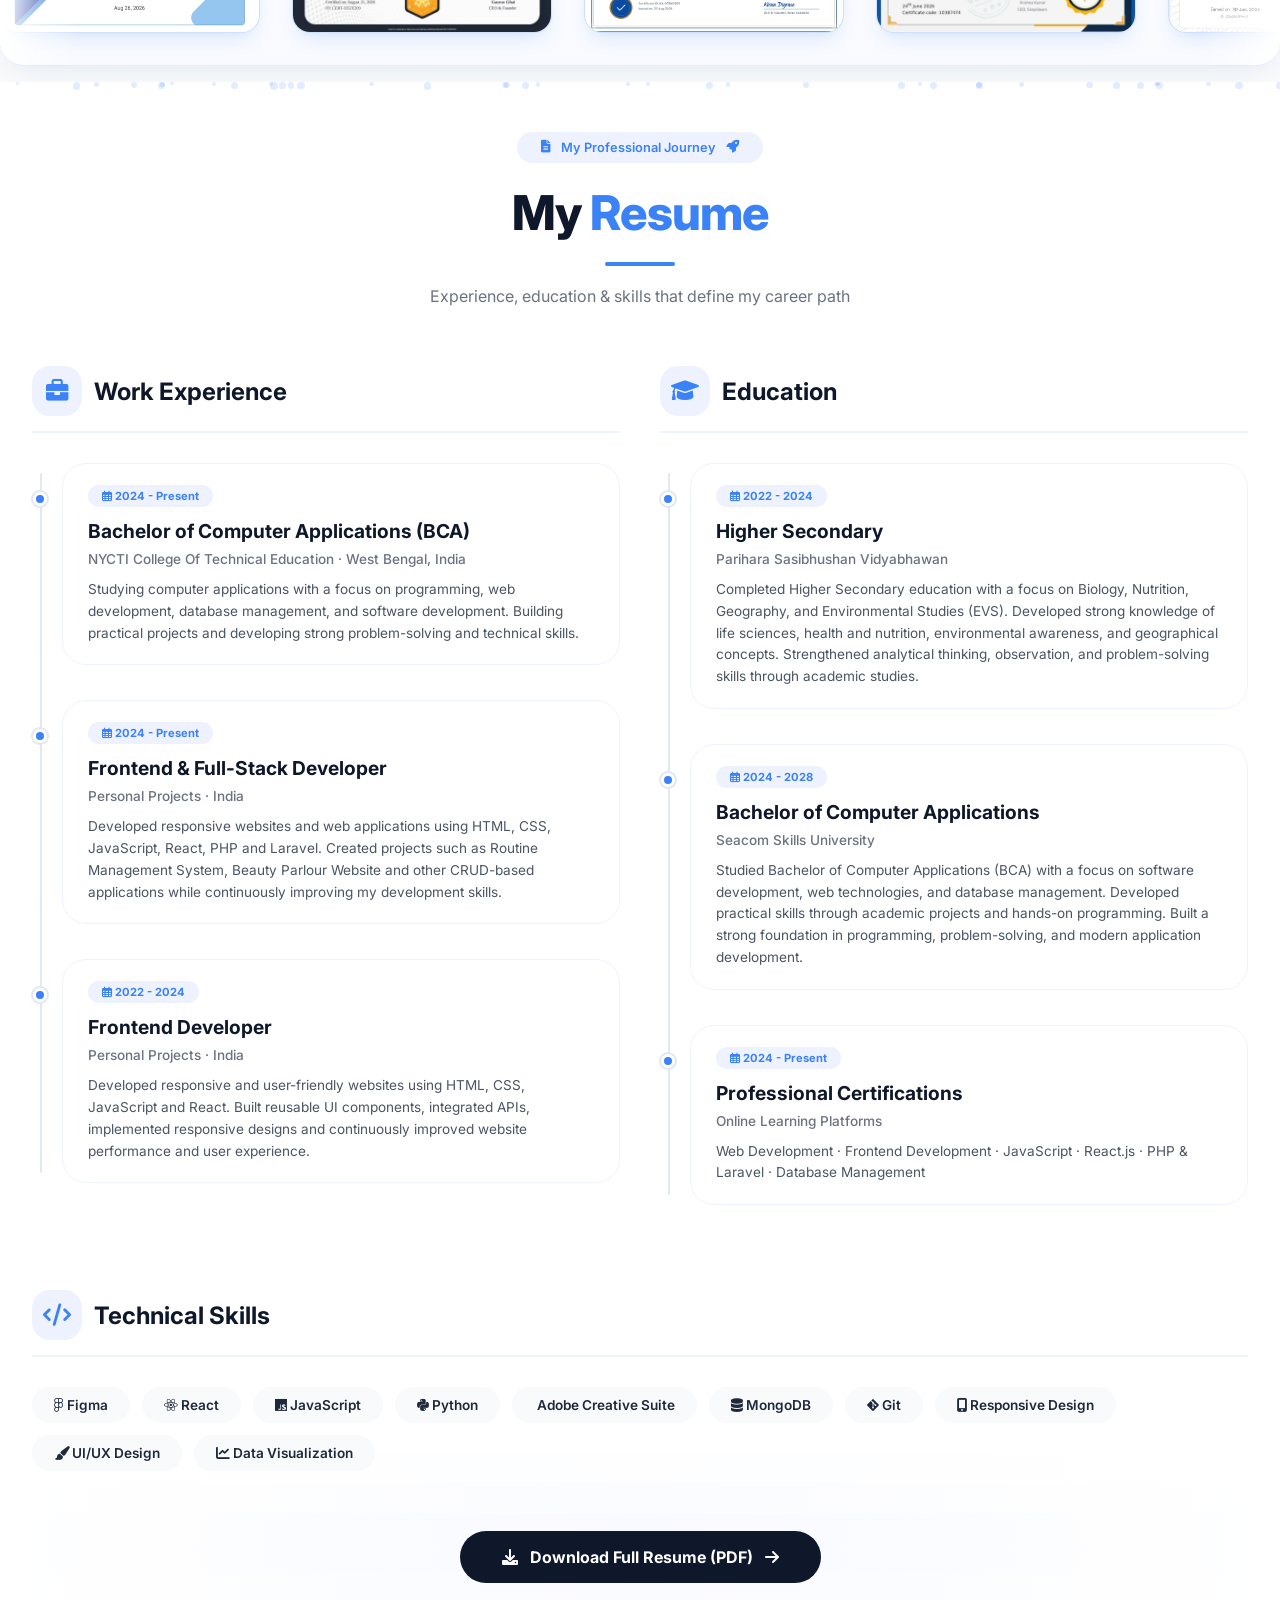
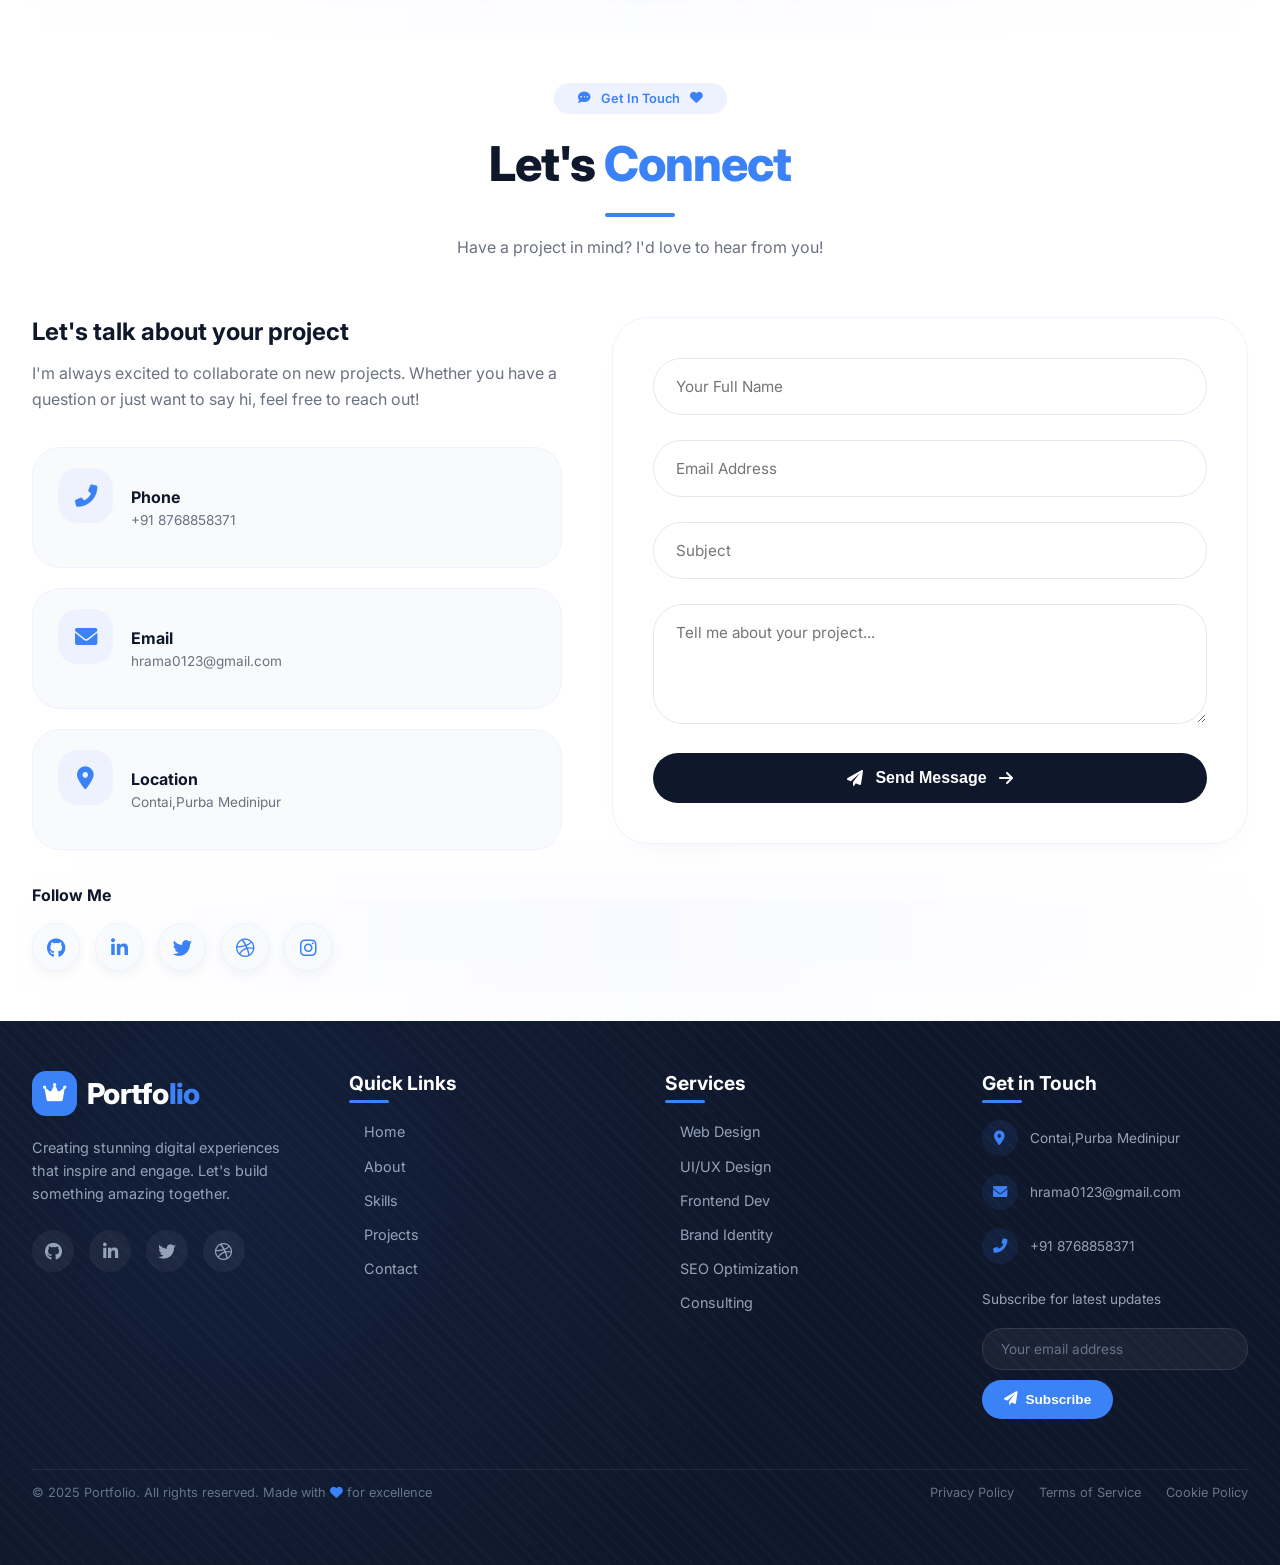
==== commit 2eb6a0a2: "update project" ====
--- a/index.html
+++ b/index.html
@@ -733,13 +733,11 @@
         </div>
       </div>
     </section>
-
     <section class="portfolio-cert-section">
       <div class="portfolio-cert-header">
         <h2>Certifications</h2>
         <p>My verified credentials — slowly sliding by. Hover to pause.</p>
       </div>
-
       <div class="portfolio-cert-marquee">
         <div class="portfolio-cert-track">
           <!-- FIRST SET -->
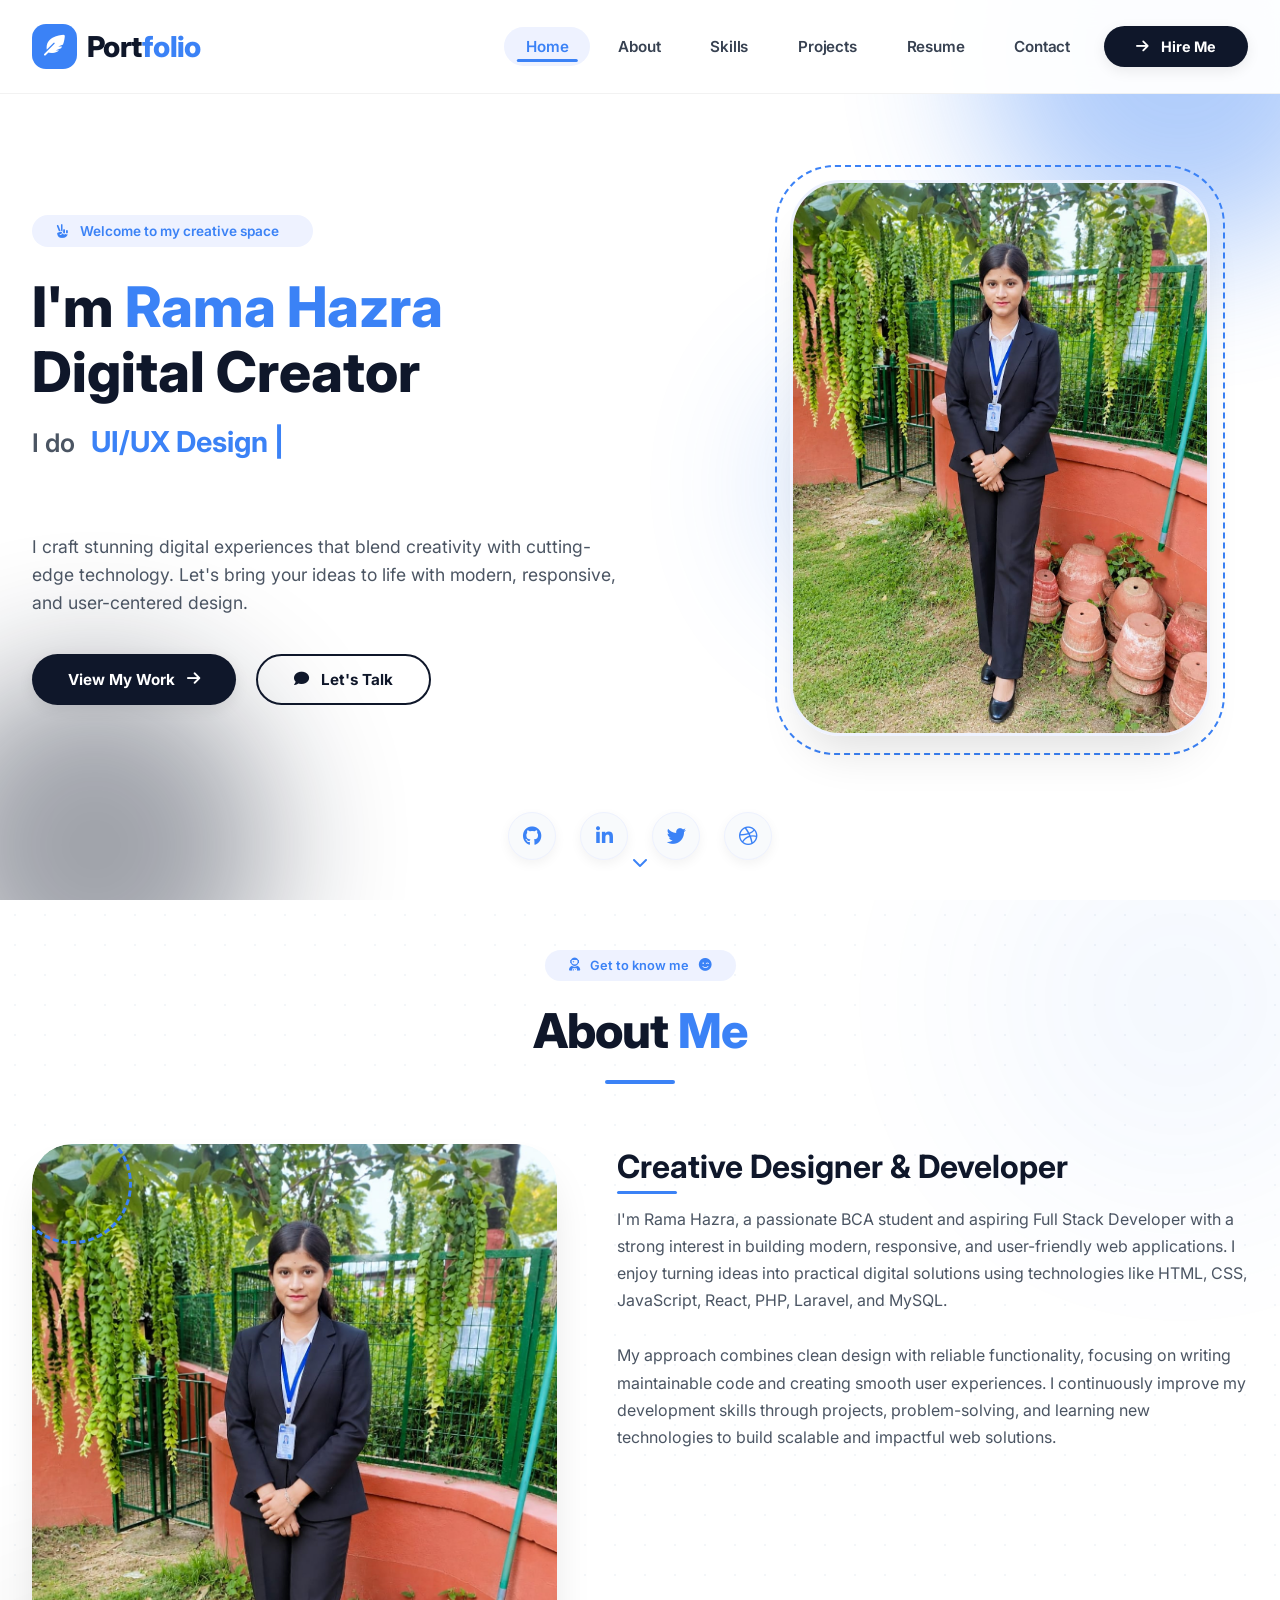
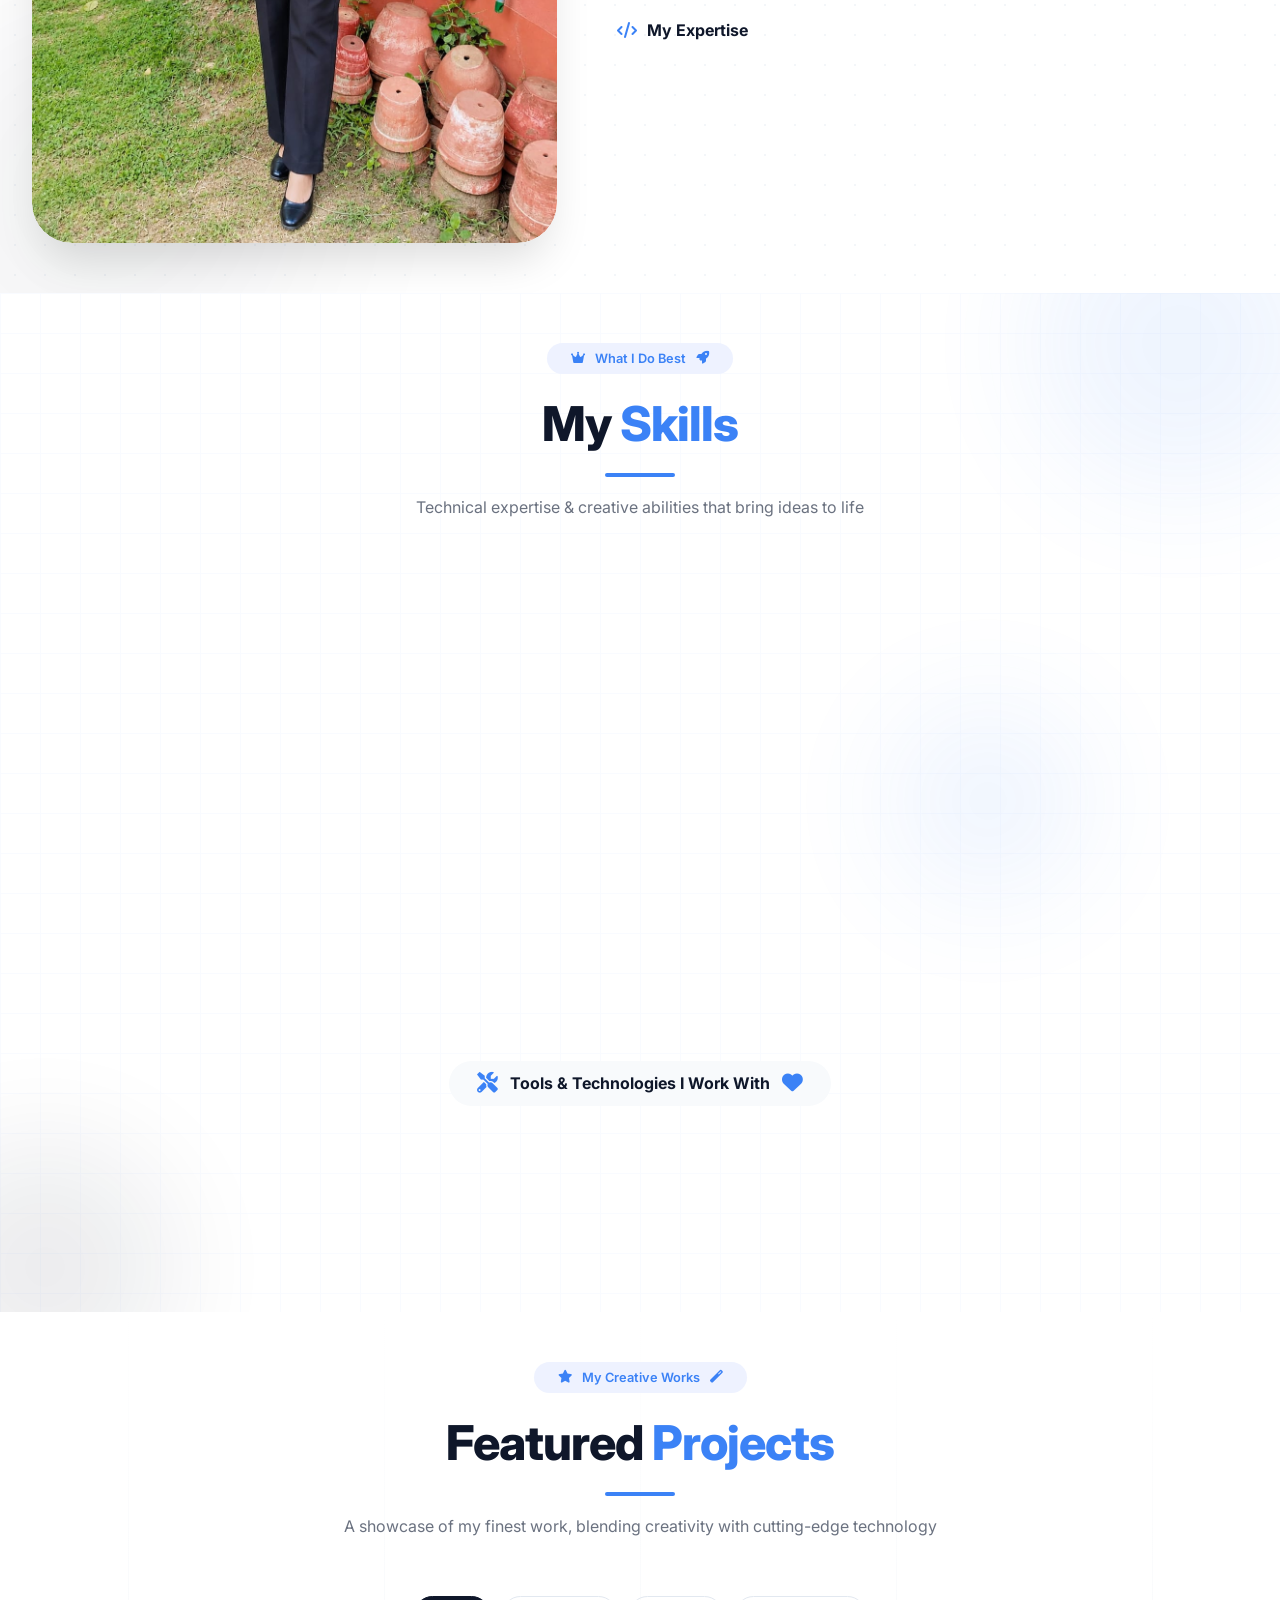
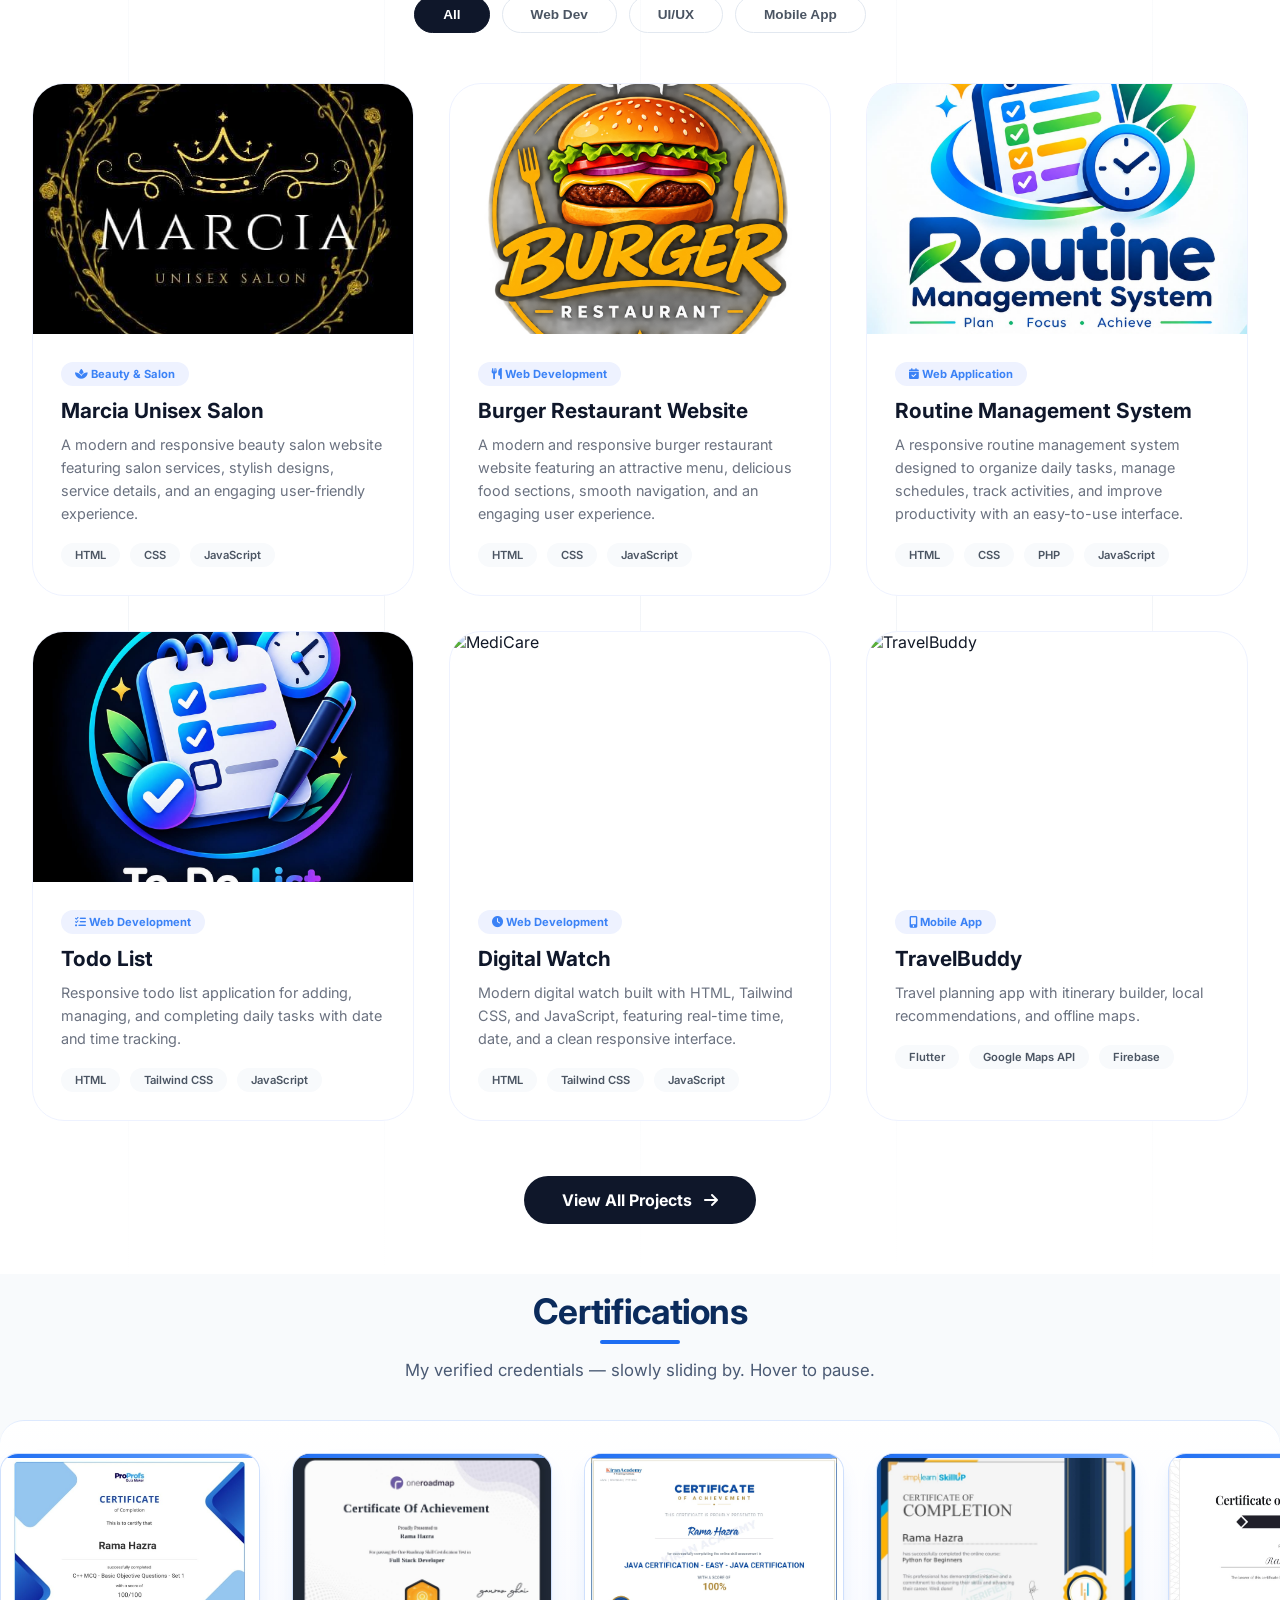
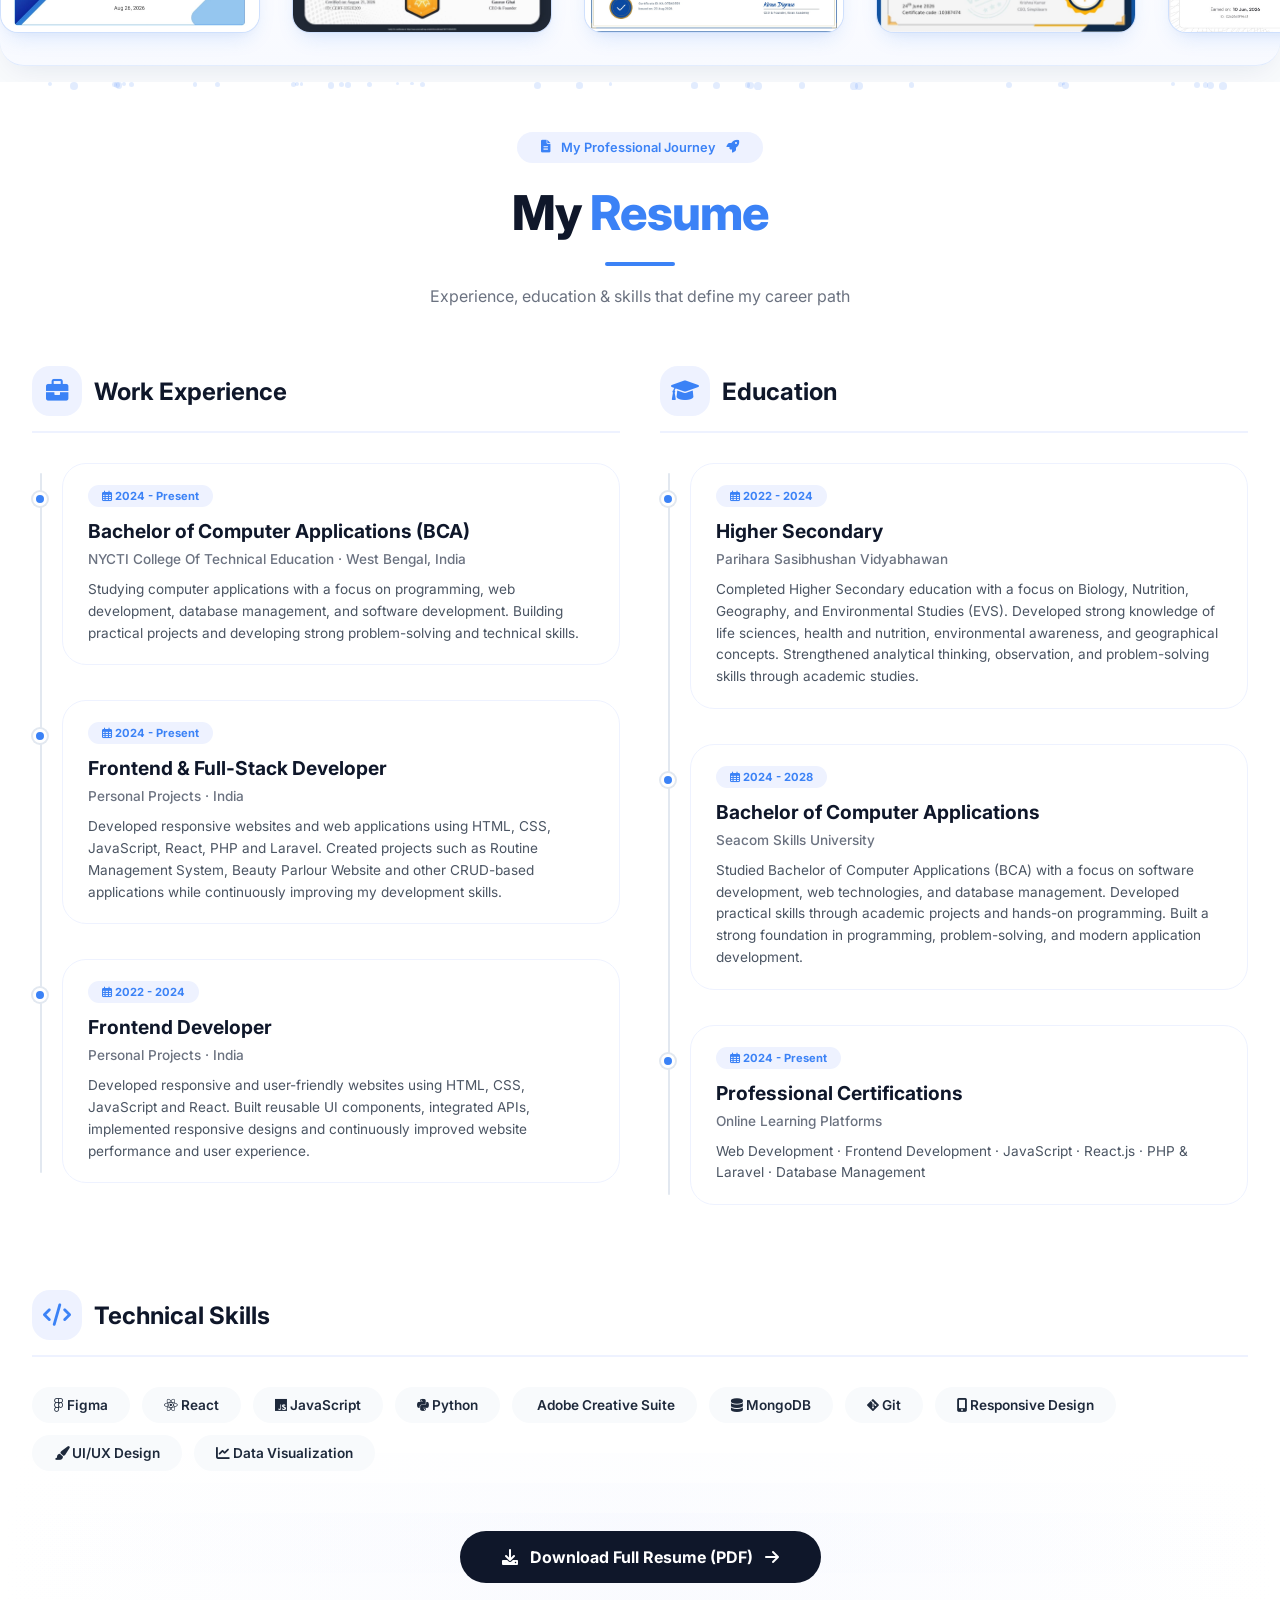
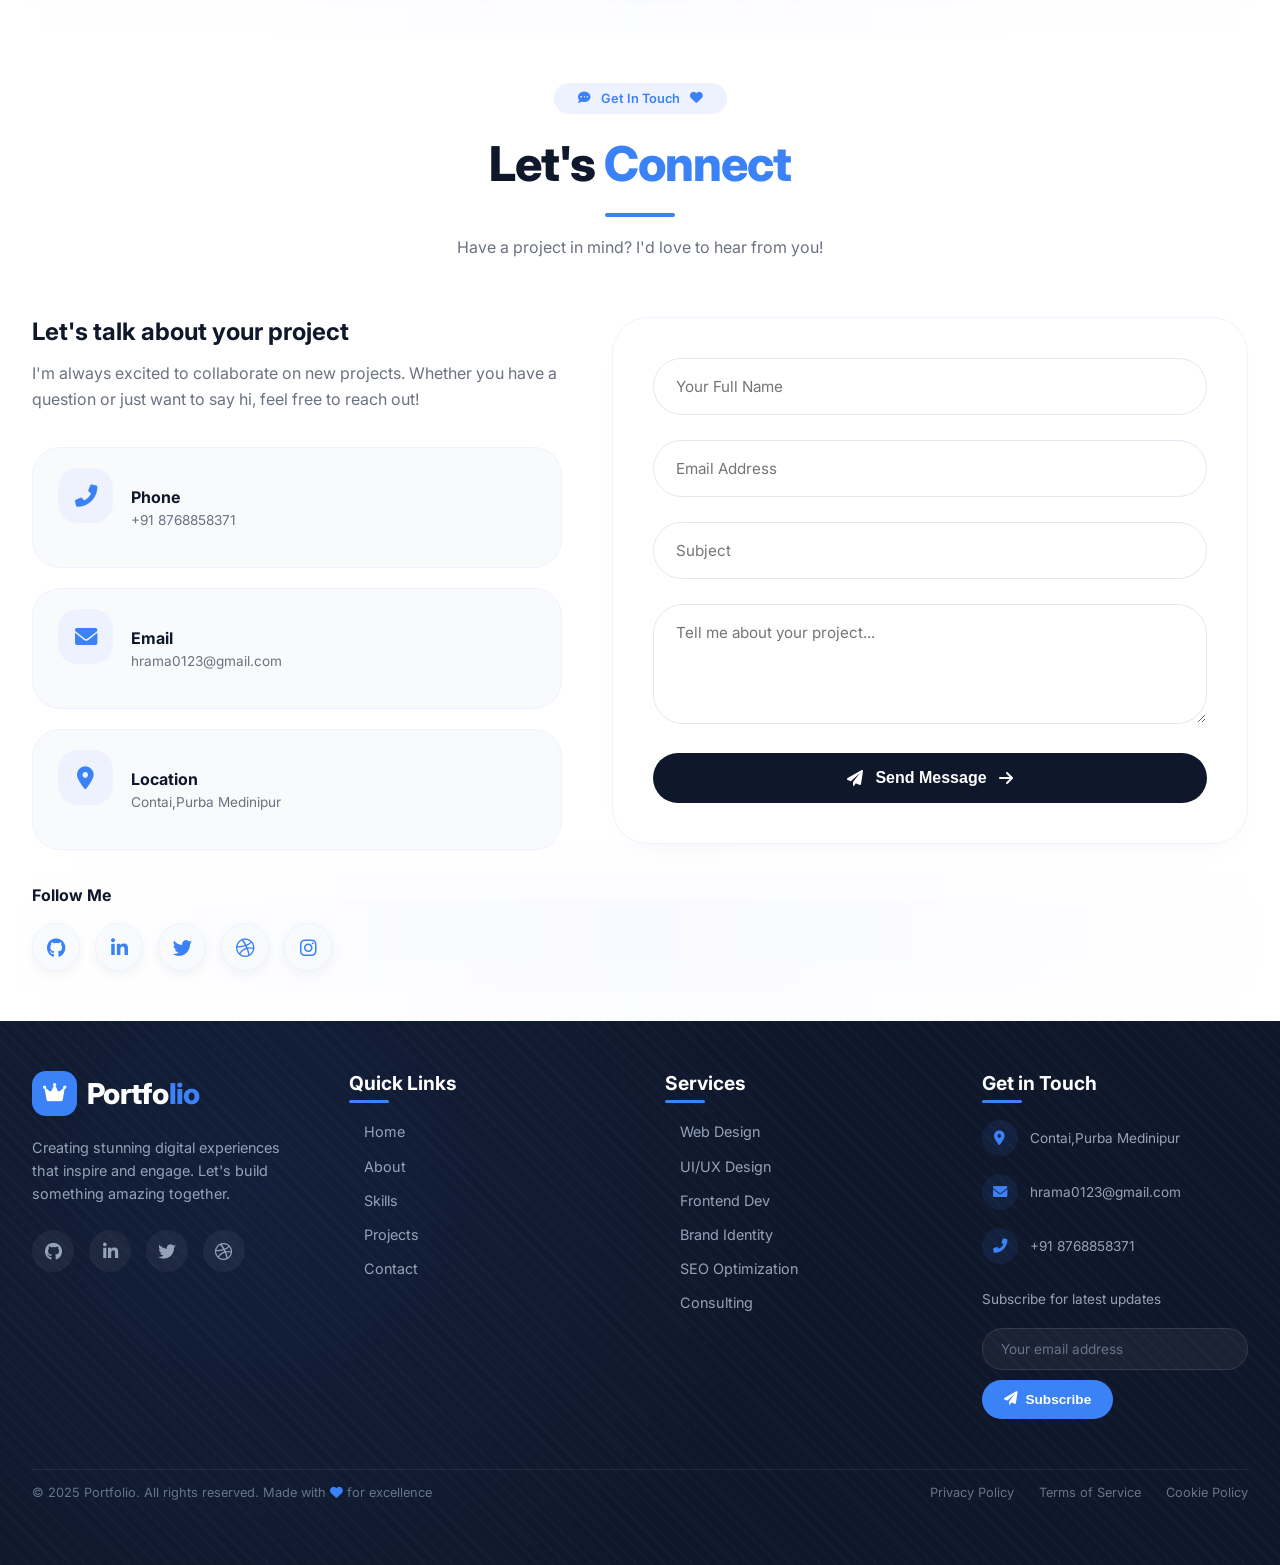
==== commit 0e5bddb5: "update project" ====
--- a/index.html
+++ b/index.html
@@ -506,11 +506,10 @@
                   href="https://ramahazra134.github.io/beauty/"
                   class="overlay-link"
                   target="_blank"
-                  rel="noopener noreferrer"
-                >
+                  rel="noopener noreferrer">
+                
                   <i class="fas fa-link"></i>
                 </a>
-
                 <a href="#" class="overlay-link">
                   <i class="fas fa-paint-brush"></i>
                 </a>
@@ -520,9 +519,7 @@
               <span class="project-category">
                 <i class="fas fa-spa"></i> Beauty & Salon
               </span>
-
               <h3>Marcia Unisex Salon</h3>
-
               <p>
                 A modern and responsive beauty salon website featuring salon
                 services, stylish designs, service details, and an engaging
@@ -551,7 +548,6 @@
                 >
                   <i class="fas fa-link"></i>
                 </a>
-
                 <a href="#" class="overlay-link">
                   <i class="fas fa-paint-brush"></i>
                 </a>
@@ -567,7 +563,6 @@
                 attractive menu, delicious food sections, smooth navigation, and
                 an engaging user experience.
               </p>
-
               <div class="tech-tags">
                 <span class="tech-tag">HTML</span>
                 <span class="tech-tag">CSS</span>
@@ -593,7 +588,6 @@
                 ></a>
               </div>
             </div>
-        
             <div class="project-info">
               <span class="project-category">
                 <i class="fas fa-calendar-check"></i> Web Application
@@ -604,7 +598,6 @@
                 daily tasks, manage schedules, track activities, and improve
                 productivity with an easy-to-use interface.
               </p>
-
               <div class="tech-tags">
                 <span class="tech-tag">HTML</span>
                 <span class="tech-tag">CSS</span>
@@ -613,7 +606,6 @@
               </div>
             </div>
           </div>
-
           <div class="project-card" data-category="web">
             <div class="project-img-container">
               <img
@@ -644,7 +636,6 @@
                 Responsive todo list application for adding, managing, and
                 completing daily tasks with date and time tracking.
               </p>
-
               <div class="tech-tags">
                 <span class="tech-tag">HTML</span>
                 <span class="tech-tag">Tailwind CSS</span>
@@ -665,8 +656,7 @@
                   href="https://ramahazra134.github.io/digital_watch/"
                   class="overlay-link"
                   target="_blank"
-                  rel="noopener noreferrer"
-                >
+                  rel="noopener noreferrer">
                   <i class="fas fa-link"></i>
                 </a>
                 <a href="#" class="overlay-link"
@@ -709,8 +699,7 @@
             </div>
             <div class="project-info">
               <span class="project-category"
-                ><i class="fas fa-mobile-alt"></i> Mobile App</span
-              >
+                ><i class="fas fa-mobile-alt"></i> Mobile App</span>
               <h3>TravelBuddy</h3>
               <p>
                 Travel planning app with itinerary builder, local
@@ -724,7 +713,6 @@
             </div>
           </div>
         </div>
-
         <!-- View All Button -->
         <div class="view-all">
           <a href="#" class="view-all-btn">
